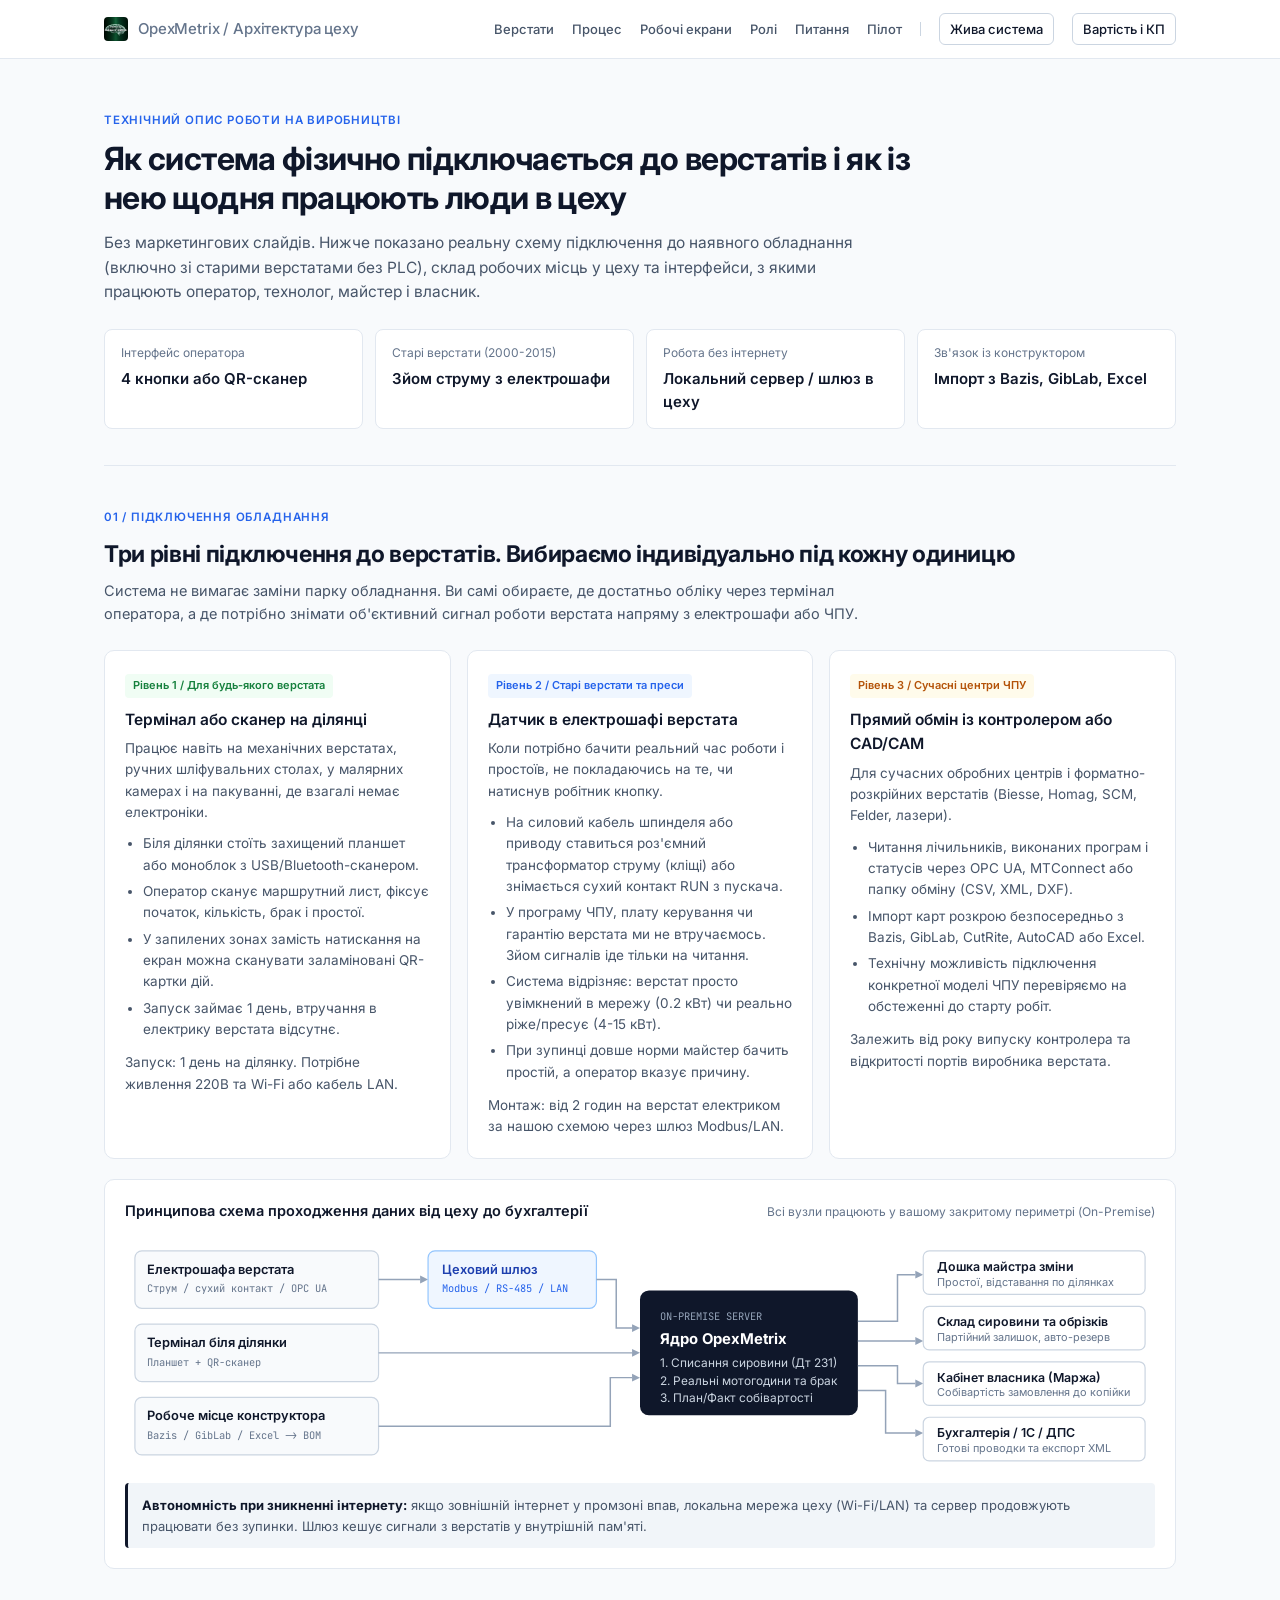
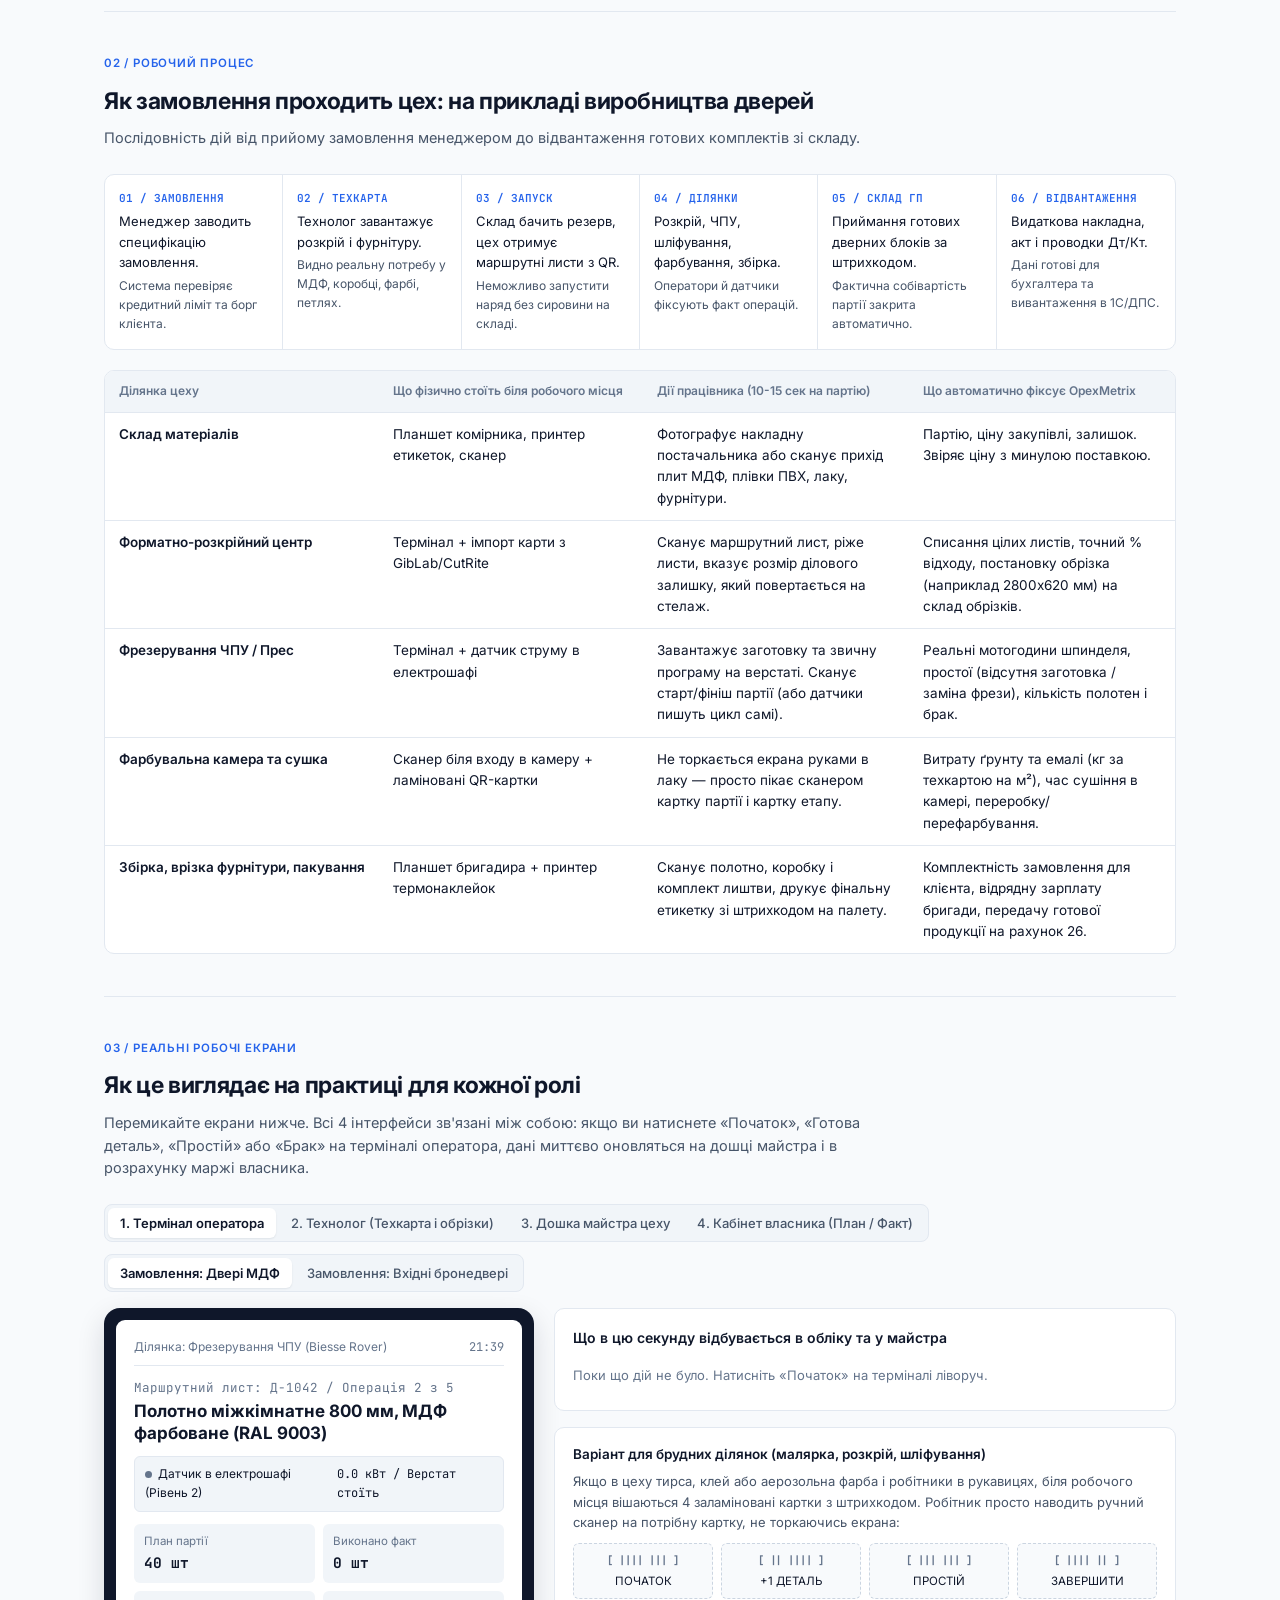
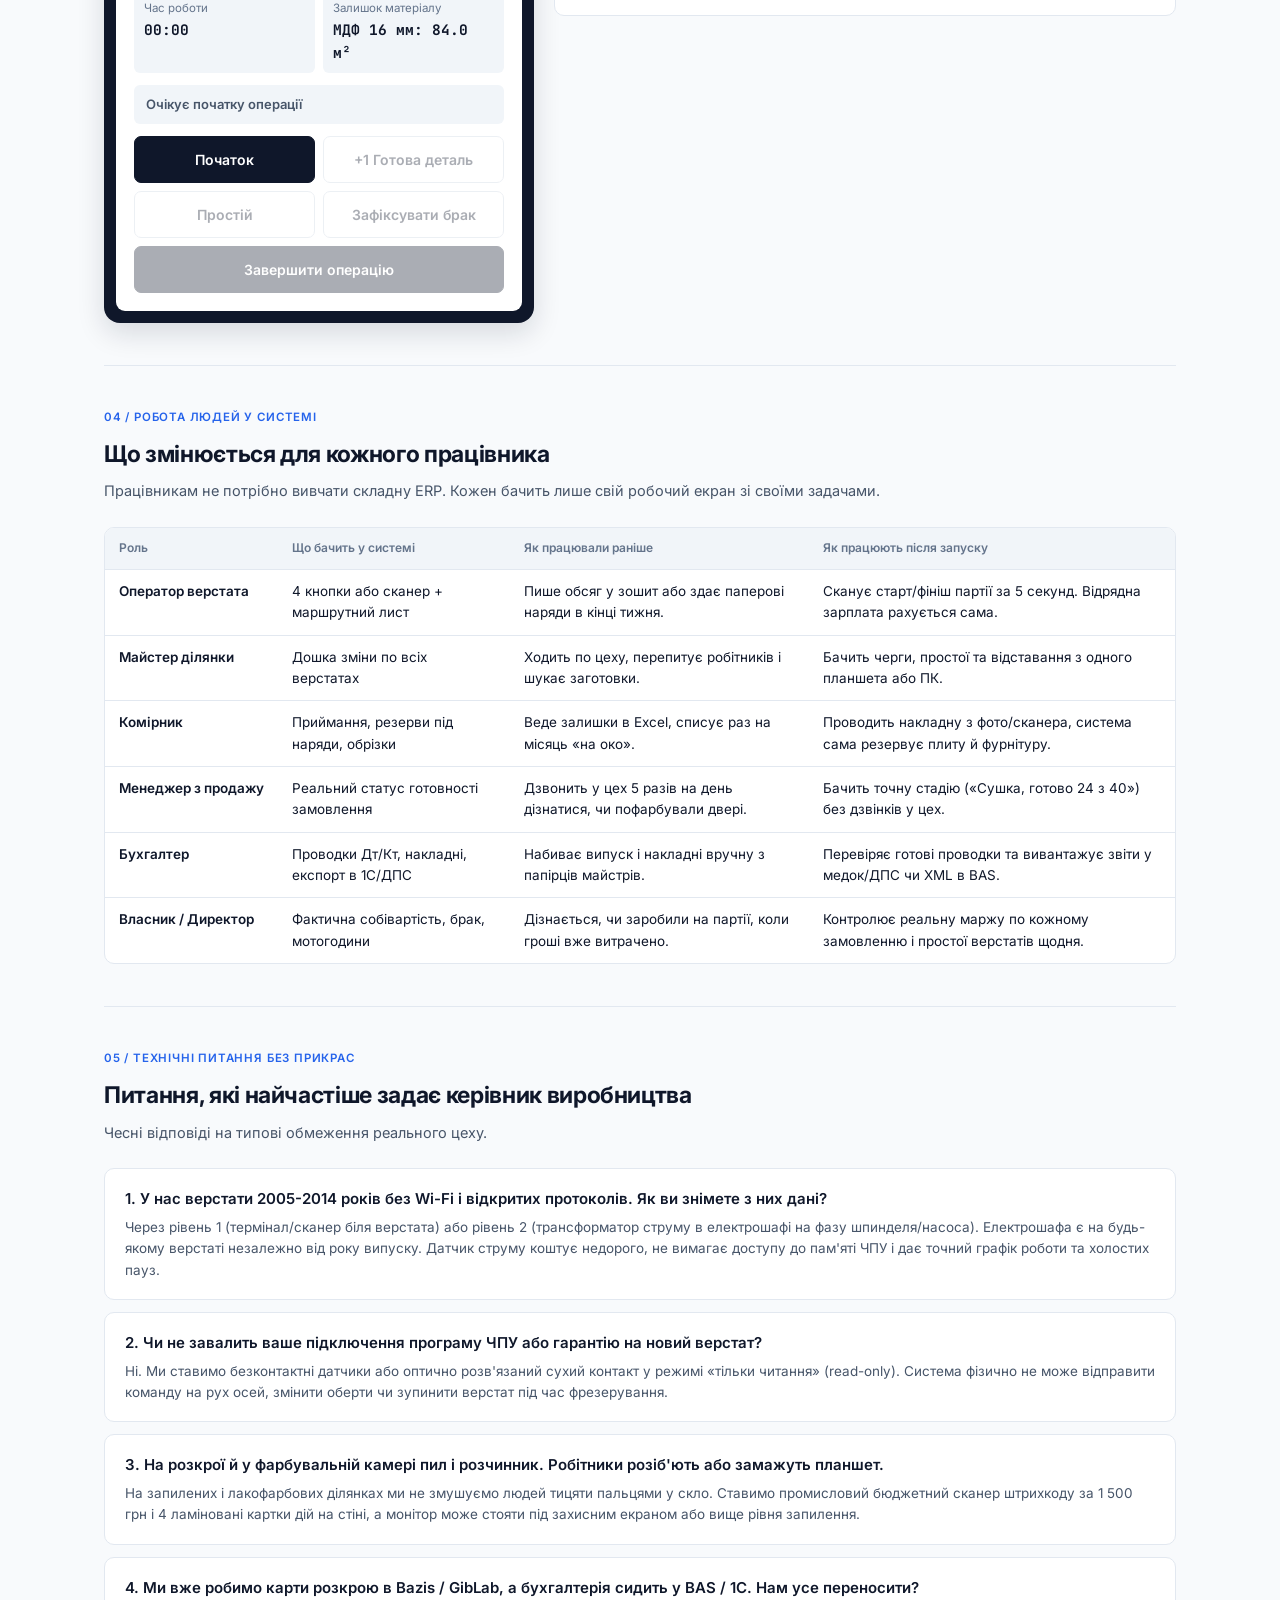
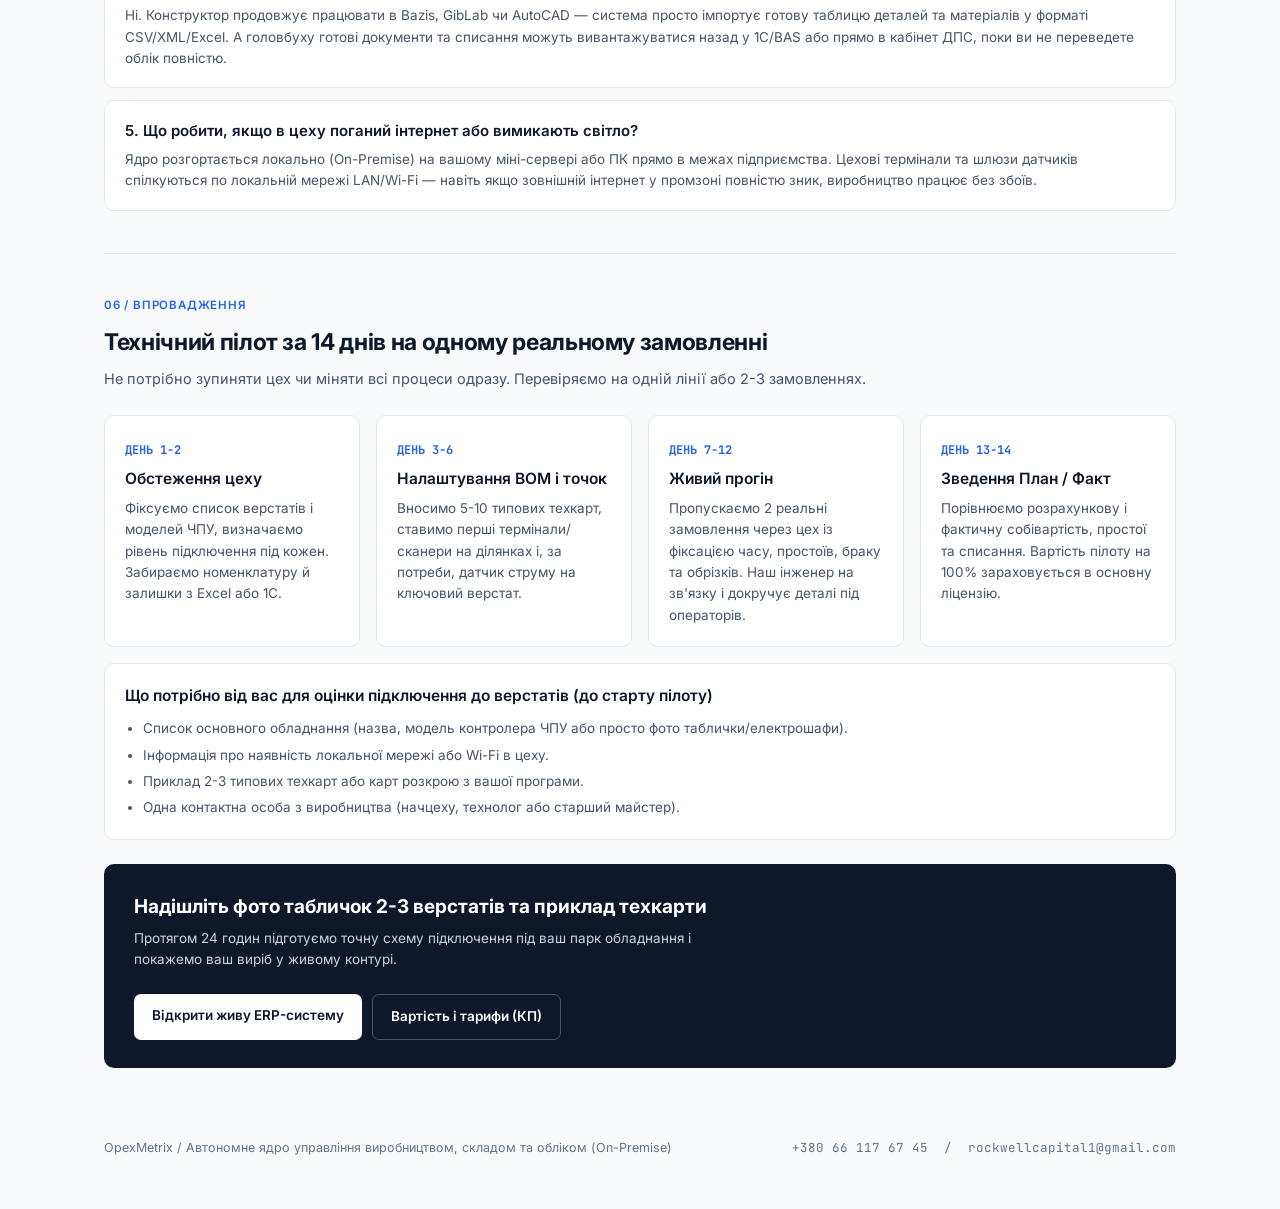
==== how-it-works.html @ ed842b0c "feat: add minimalist shopfloor & machine integration guide (how-it-works.html)" ====
<!DOCTYPE html>
<html lang="uk">
<head>
<meta charset="UTF-8" />
<meta name="viewport" content="width=device-width, initial-scale=1.0" />
<title>OpexMetrix — Архітектура цеху, підключення верстатів і робочі місця</title>
<link rel="icon" type="image/png" href="./opex-logo.png" />
<link rel="preconnect" href="https://fonts.googleapis.com" />
<link rel="preconnect" href="https://fonts.gstatic.com" crossorigin />
<link href="https://fonts.googleapis.com/css2?family=Inter:wght@400;500;600;700&family=JetBrains+Mono:wght@400;500;600&display=swap" rel="stylesheet" />
<style>
:root{
  --bg:#F8FAFC;
  --card:#FFFFFF;
  --subtle:#F1F5F9;
  --ink:#0F172A;
  --ink2:#475569;
  --muted:#64748B;
  --line:#E2E8F0;
  --line2:#CBD5E1;
  --blue:#2563EB;
  --blue-soft:#EFF6FF;
  --ok:#15803D;
  --ok-soft:#F0FDF4;
  --warn:#B45309;
  --warn-soft:#FFFBEB;
  --bad:#B91C1C;
  --bad-soft:#FEF2F2;
  --sans:'Inter',-apple-system,BlinkMacSystemFont,'Segoe UI',Roboto,sans-serif;
  --mono:'JetBrains Mono',monospace;
}
*{box-sizing:border-box;margin:0;padding:0}
html{scroll-behavior:smooth}
body{
  font-family:var(--sans);
  background:var(--bg);
  color:var(--ink);
  line-height:1.58;
  -webkit-font-smoothing:antialiased;
}
.mono{font-family:var(--mono);font-variant-numeric:tabular-nums}
.wrap{max-width:1120px;margin:0 auto;padding:0 24px}

header.top{
  position:sticky;
  top:0;
  z-index:40;
  background:rgba(255,255,255,0.96);
  backdrop-filter:blur(6px);
  border-bottom:1px solid var(--line);
}
header.top .wrap{
  display:flex;
  justify-content:space-between;
  align-items:center;
  min-height:58px;
  gap:16px;
  flex-wrap:wrap;
  padding-top:8px;
  padding-bottom:8px;
}
.brand{
  display:flex;
  align-items:center;
  gap:10px;
  font-weight:700;
  font-size:15px;
  letter-spacing:-0.01em;
  color:var(--ink);
  text-decoration:none;
}
.brand img{width:24px;height:24px;border-radius:4px}
.brand span{color:var(--muted);font-weight:500}
nav.nav{display:flex;align-items:center;gap:18px;flex-wrap:wrap}
nav.nav a{color:var(--ink2);text-decoration:none;font-size:13px;font-weight:500}
nav.nav a:hover{color:var(--ink)}
.nav-sep{width:1px;height:14px;background:var(--line2)}
.nav-link-out{
  padding:5px 10px;
  border:1px solid var(--line2);
  border-radius:6px;
  color:var(--ink) !important;
  background:#FFFFFF;
}
.nav-link-out:hover{background:var(--subtle)}

.hero{padding:52px 0 36px}
.eyebrow{
  font-size:11.5px;
  font-weight:600;
  color:var(--blue);
  letter-spacing:0.07em;
  text-transform:uppercase;
  margin-bottom:10px;
}
.hero h1{
  font-size:32px;
  line-height:1.22;
  letter-spacing:-0.02em;
  max-width:820px;
  font-weight:700;
}
.hero p{
  margin-top:14px;
  color:var(--ink2);
  max-width:760px;
  font-size:15.5px;
}
.hero-facts{
  display:grid;
  grid-template-columns:repeat(4,1fr);
  gap:12px;
  margin-top:24px;
}
.fact{
  background:var(--card);
  border:1px solid var(--line);
  border-radius:8px;
  padding:14px 16px;
}
.fact small{display:block;font-size:12px;color:var(--muted)}
.fact b{display:block;font-size:15px;margin-top:4px;font-weight:600}

section{padding:42px 0;border-top:1px solid var(--line)}
h2{font-size:23px;letter-spacing:-0.015em;font-weight:700;margin-bottom:8px}
.lead{color:var(--ink2);max-width:800px;margin-bottom:24px;font-size:14.5px}

.grid{display:grid;gap:16px}
.g3{grid-template-columns:repeat(3,1fr)}
.g2{grid-template-columns:repeat(2,1fr)}
.card{
  background:var(--card);
  border:1px solid var(--line);
  border-radius:10px;
  padding:20px;
}
.card h3{font-size:15.5px;font-weight:600;margin-bottom:6px}
.card p,.card li{font-size:13.5px;color:var(--ink2)}
.card ul{margin:10px 0 0 18px;display:flex;flex-direction:column;gap:5px}

.tag{
  display:inline-block;
  font-size:11px;
  font-weight:600;
  padding:3px 8px;
  border-radius:4px;
  background:var(--subtle);
  color:var(--ink2);
  margin-bottom:10px;
}
.tag.ok{background:var(--ok-soft);color:var(--ok)}
.tag.warn{background:var(--warn-soft);color:var(--warn)}
.tag.blue{background:var(--blue-soft);color:var(--blue)}
.note{font-size:12.5px;color:var(--muted);margin-top:12px}

.schema-box{
  margin-top:20px;
  background:var(--card);
  border:1px solid var(--line);
  border-radius:10px;
  padding:20px;
}
.schema-head{
  display:flex;
  justify-content:space-between;
  align-items:baseline;
  flex-wrap:wrap;
  gap:8px;
  margin-bottom:14px;
}
.schema-head h3{font-size:14.5px;font-weight:600}
.schema-head span{font-size:12px;color:var(--muted)}
.schema-svg{width:100%;height:auto;display:block}
.offline-note{
  margin-top:14px;
  padding:12px 14px;
  background:var(--subtle);
  border-left:3px solid var(--ink);
  border-radius:4px;
  font-size:13px;
  color:var(--ink2);
}
.offline-note strong{color:var(--ink)}

.flow{
  display:grid;
  grid-template-columns:repeat(6,1fr);
  border:1px solid var(--line);
  border-radius:10px;
  overflow:hidden;
  background:var(--card);
}
.flow div{padding:15px 14px;border-right:1px solid var(--line);font-size:13px}
.flow div:last-child{border-right:none}
.flow b{display:block;font-size:11px;color:var(--blue);margin-bottom:4px;font-weight:600;font-family:var(--mono)}
.flow span{color:var(--ink2);display:block;margin-top:4px;font-size:12px}

.table-wrap{overflow-x:auto;border:1px solid var(--line);border-radius:10px;background:var(--card)}
table{width:100%;border-collapse:collapse;font-size:13.5px}
th,td{text-align:left;padding:11px 14px;border-bottom:1px solid var(--line);vertical-align:top}
th{background:var(--subtle);font-size:12px;color:var(--muted);font-weight:600;white-space:nowrap}
tr:last-child td{border-bottom:none}
td.k{font-weight:600;white-space:nowrap;color:var(--ink)}

/* Live Workshop Workspace Controls */
.ws-bar{
  display:flex;
  justify-content:space-between;
  align-items:center;
  flex-wrap:wrap;
  gap:12px;
  margin-bottom:16px;
}
.seg{
  display:inline-flex;
  background:var(--subtle);
  border:1px solid var(--line);
  border-radius:8px;
  padding:3px;
  flex-wrap:wrap;
  gap:3px;
}
.seg button{
  border:none;
  background:transparent;
  padding:7px 12px;
  border-radius:6px;
  font:500 13px var(--sans);
  color:var(--ink2);
  cursor:pointer;
}
.seg button.active{
  background:var(--card);
  color:var(--ink);
  font-weight:600;
  box-shadow:0 1px 2px rgba(15,23,42,0.08);
}

.ws-panel{display:none}
.ws-panel.active{display:block}

/* Operator Terminal Mock */
.demo{display:grid;grid-template-columns:430px 1fr;gap:20px;align-items:start}
.tablet{background:#0F172A;border-radius:16px;padding:12px;box-shadow:0 10px 28px rgba(15,23,42,0.14)}
.screen{background:#FFFFFF;border-radius:9px;padding:18px;min-height:510px;display:flex;flex-direction:column;gap:12px}
.scr-head{display:flex;justify-content:space-between;align-items:center;font-size:12px;color:var(--muted);border-bottom:1px solid var(--line);padding-bottom:8px}
.scr-ord{font-size:12.5px;color:var(--muted)}
.scr-title{font-size:17px;font-weight:700;line-height:1.3;margin-top:2px}
.sensor-bar{
  display:flex;
  justify-content:space-between;
  align-items:center;
  padding:8px 10px;
  border-radius:6px;
  background:var(--subtle);
  border:1px solid var(--line);
  font-size:12px;
}
.sensor-dot{display:inline-block;width:7px;height:7px;border-radius:50%;background:var(--muted);margin-right:6px}
.sensor-bar.live .sensor-dot{background:var(--ok)}
.sensor-bar.idle .sensor-dot{background:var(--warn)}
.scr-meta{display:grid;grid-template-columns:1fr 1fr;gap:8px}
.scr-meta div{background:var(--subtle);border-radius:6px;padding:8px 10px;font-size:11.5px;color:var(--muted)}
.scr-meta b{display:block;color:var(--ink);font-size:14.5px;margin-top:2px}
.state{padding:9px 12px;border-radius:6px;font-size:13px;font-weight:600;background:var(--subtle);color:var(--ink2)}
.state.run{background:var(--ok-soft);color:var(--ok)}
.state.stop{background:var(--warn-soft);color:var(--warn)}

.reason-box{
  display:none;
  background:var(--subtle);
  border:1px solid var(--line2);
  border-radius:8px;
  padding:10px;
}
.reason-box.open{display:block}
.reason-box small{display:block;font-size:11.5px;font-weight:600;color:var(--ink);margin-bottom:8px}
.reason-grid{display:grid;grid-template-columns:1fr 1fr;gap:6px}
.reason-btn{
  border:1px solid var(--line2);
  background:#FFFFFF;
  border-radius:6px;
  padding:8px;
  font:500 12px var(--sans);
  color:var(--ink);
  cursor:pointer;
  text-align:left;
}
.reason-btn:hover{background:var(--blue-soft);border-color:var(--blue)}

.btns{display:grid;grid-template-columns:1fr 1fr;gap:8px;margin-top:auto}
.btn{
  border:1px solid var(--line2);
  background:#FFFFFF;
  border-radius:7px;
  padding:14px 10px;
  font:600 14px var(--sans);
  color:var(--ink);
  cursor:pointer;
}
.btn:hover:not(:disabled){background:var(--subtle)}
.btn.main{background:var(--ink);color:#FFFFFF;border-color:var(--ink)}
.btn.main:hover:not(:disabled){background:#1E293B}
.btn:disabled{opacity:0.35;cursor:not-allowed}

.side-stack{display:flex;flex-direction:column;gap:16px}
.log{background:var(--card);border:1px solid var(--line);border-radius:10px;padding:18px}
.log h3{font-size:14px;font-weight:600;margin-bottom:10px}
.log .row{
  display:grid;
  grid-template-columns:64px 1fr;
  gap:10px;
  padding:8px 0;
  border-bottom:1px solid var(--line);
  font-size:13px;
}
.log .row:last-child{border-bottom:none}
.log .t{font-family:var(--mono);color:var(--muted)}
.empty{color:var(--muted);font-size:13px;padding:6px 0}

.qr-hint{
  background:var(--card);
  border:1px solid var(--line);
  border-radius:10px;
  padding:16px 18px;
}
.qr-hint h4{font-size:13.5px;font-weight:600;margin-bottom:6px}
.qr-hint p{font-size:13px;color:var(--ink2);margin-bottom:10px}
.qr-cards{display:grid;grid-template-columns:repeat(4,1fr);gap:8px}
.qr-card{
  border:1px dashed var(--line2);
  border-radius:6px;
  padding:8px;
  text-align:center;
  font-size:11.5px;
  background:var(--bg);
}
.qr-card b{display:block;font-family:var(--mono);font-size:10.5px;color:var(--muted);margin-bottom:3px}

/* Other role views inside simulator */
.kpi{display:grid;grid-template-columns:repeat(4,1fr);gap:12px;margin-bottom:14px}
.kpi div{background:var(--card);border:1px solid var(--line);border-radius:10px;padding:14px}
.kpi small{color:var(--muted);font-size:12px}
.kpi b{display:block;font-size:21px;margin-top:2px;font-family:var(--mono)}
.board td.run{color:var(--ok);font-weight:600}
.board td.stop{color:var(--warn);font-weight:600}
.board td.wait{color:var(--muted);font-weight:600}

.faq-list{display:flex;flex-direction:column;gap:12px}
.faq-item{
  background:var(--card);
  border:1px solid var(--line);
  border-radius:10px;
  padding:18px 20px;
}
.faq-item h3{font-size:15px;font-weight:600;margin-bottom:6px;color:var(--ink)}
.faq-item p{font-size:13.5px;color:var(--ink2)}

.days{display:grid;grid-template-columns:repeat(4,1fr);gap:16px}
.days .card b{font-family:var(--mono);color:var(--blue);font-size:12px}

.cta{
  background:var(--ink);
  color:#FFFFFF;
  border-radius:10px;
  padding:28px 30px;
  display:flex;
  justify-content:space-between;
  align-items:center;
  gap:24px;
  flex-wrap:wrap;
  margin-top:24px;
}
.cta h3{font-size:19px;font-weight:700}
.cta p{color:#CBD5E1;font-size:13.5px;margin-top:6px;max-width:600px}
.cta-actions{display:flex;gap:10px;flex-wrap:wrap}
.cta a{
  background:#FFFFFF;
  color:var(--ink);
  padding:11px 18px;
  border-radius:7px;
  font-weight:600;
  text-decoration:none;
  font-size:13.5px;
}
.cta a.sec{
  background:transparent;
  color:#FFFFFF;
  border:1px solid #475569;
}

footer{
  padding:28px 0 52px;
  color:var(--muted);
  font-size:12.5px;
  display:flex;
  justify-content:space-between;
  flex-wrap:wrap;
  gap:12px;
}

@media(max-width:960px){
  .g3,.g2,.days,.hero-facts{grid-template-columns:1fr}
  .demo{grid-template-columns:1fr}
  .flow{grid-template-columns:1fr 1fr}
  .kpi{grid-template-columns:1fr 1fr}
  .qr-cards{grid-template-columns:1fr 1fr}
  .nav-sep{display:none}
}
@media(max-width:600px){
  .flow{grid-template-columns:1fr}
  .hero h1{font-size:26px}
}
</style>
</head>
<body>

<header class="top">
  <div class="wrap">
    <a href="./index.html" class="brand">
      <img src="./opex-logo.png" alt="OpexMetrix" />
      <span>OpexMetrix <span>/ Архітектура цеху</span></span>
    </a>
    <nav class="nav">
      <a href="#equipment">Верстати</a>
      <a href="#day">Процес</a>
      <a href="#screens">Робочі екрани</a>
      <a href="#roles">Ролі</a>
      <a href="#faq">Питання</a>
      <a href="#start">Пілот</a>
      <span class="nav-sep"></span>
      <a href="./index.html" class="nav-link-out">Жива система</a>
      <a href="./pitch.html" class="nav-link-out">Вартість і КП</a>
    </nav>
  </div>
</header>

<div class="wrap">

  <div class="hero">
    <div class="eyebrow">Технічний опис роботи на виробництві</div>
    <h1>Як система фізично підключається до верстатів і як із нею щодня працюють люди в цеху</h1>
    <p>Без маркетингових слайдів. Нижче показано реальну схему підключення до наявного обладнання (включно зі старими верстатами без PLC), склад робочих місць у цеху та інтерфейси, з якими працюють оператор, технолог, майстер і власник.</p>

    <div class="hero-facts">
      <div class="fact"><small>Інтерфейс оператора</small><b>4 кнопки або QR-сканер</b></div>
      <div class="fact"><small>Старі верстати (2000-2015)</small><b>Зйом струму з електрошафи</b></div>
      <div class="fact"><small>Робота без інтернету</small><b>Локальний сервер / шлюз в цеху</b></div>
      <div class="fact"><small>Зв'язок із конструктором</small><b>Імпорт з Bazis, GibLab, Excel</b></div>
    </div>
  </div>

  <!-- SECTION 1: MACHINE CONNECTION -->
  <section id="equipment">
    <div class="eyebrow">01 / Підключення обладнання</div>
    <h2>Три рівні підключення до верстатів. Вибираємо індивідуально під кожну одиницю</h2>
    <p class="lead">Система не вимагає заміни парку обладнання. Ви самі обираєте, де достатньо обліку через термінал оператора, а де потрібно знімати об'єктивний сигнал роботи верстата напряму з електрошафи або ЧПУ.</p>

    <div class="grid g3">
      <div class="card">
        <span class="tag ok">Рівень 1 / Для будь-якого верстата</span>
        <h3>Термінал або сканер на ділянці</h3>
        <p>Працює навіть на механічних верстатах, ручних шліфувальних столах, у малярних камерах і на пакуванні, де взагалі немає електроніки.</p>
        <ul>
          <li>Біля ділянки стоїть захищений планшет або моноблок з USB/Bluetooth-сканером.</li>
          <li>Оператор сканує маршрутний лист, фіксує початок, кількість, брак і простої.</li>
          <li>У запилених зонах замість натискання на екран можна сканувати заламіновані QR-картки дій.</li>
          <li>Запуск займає 1 день, втручання в електрику верстата відсутнє.</li>
        </ul>
        <p class="note">Запуск: 1 день на ділянку. Потрібне живлення 220В та Wi-Fi або кабель LAN.</p>
      </div>

      <div class="card">
        <span class="tag blue">Рівень 2 / Старі верстати та преси</span>
        <h3>Датчик в електрошафі верстата</h3>
        <p>Коли потрібно бачити реальний час роботи і простоїв, не покладаючись на те, чи натиснув робітник кнопку.</p>
        <ul>
          <li>На силовий кабель шпинделя або приводу ставиться роз'ємний трансформатор струму (кліщі) або знімається сухий контакт RUN з пускача.</li>
          <li>У програму ЧПУ, плату керування чи гарантію верстата ми не втручаємось. Зйом сигналів іде тільки на читання.</li>
          <li>Система відрізняє: верстат просто увімкнений в мережу (0.2 кВт) чи реально ріже/пресує (4-15 кВт).</li>
          <li>При зупинці довше норми майстер бачить простій, а оператор вказує причину.</li>
        </ul>
        <p class="note">Монтаж: від 2 годин на верстат електриком за нашою схемою через шлюз Modbus/LAN.</p>
      </div>

      <div class="card">
        <span class="tag warn">Рівень 3 / Сучасні центри ЧПУ</span>
        <h3>Прямий обмін із контролером або CAD/CAM</h3>
        <p>Для сучасних обробних центрів і форматно-розкрійних верстатів (Biesse, Homag, SCM, Felder, лазери).</p>
        <ul>
          <li>Читання лічильників, виконаних програм і статусів через OPC UA, MTConnect або папку обміну (CSV, XML, DXF).</li>
          <li>Імпорт карт розкрою безпосередньо з Bazis, GibLab, CutRite, AutoCAD або Excel.</li>
          <li>Технічну можливість підключення конкретної моделі ЧПУ перевіряємо на обстеженні до старту робіт.</li>
        </ul>
        <p class="note">Залежить від року випуску контролера та відкритості портів виробника верстата.</p>
      </div>
    </div>

    <div class="schema-box">
      <div class="schema-head">
        <h3>Принципова схема проходження даних від цеху до бухгалтерії</h3>
        <span>Всі вузли працюють у вашому закритому периметрі (On-Premise)</span>
      </div>
      <svg class="schema-svg" viewBox="0 0 1040 235" fill="none" xmlns="http://www.w3.org/2000/svg" role="img" aria-label="Схема підключення верстатів і терміналів до локального сервера OpexMetrix">
        <!-- Left column: sources -->
        <rect x="10" y="14" width="246" height="58" rx="7" fill="#F8FAFC" stroke="#CBD5E1" stroke-width="1.2"/>
        <text x="22" y="37" fill="#0F172A" font-family="Inter, sans-serif" font-size="13" font-weight="600">Електрошафа верстата</text>
        <text x="22" y="56" fill="#64748B" font-family="JetBrains Mono, monospace" font-size="10.5">Струм / сухий контакт / OPC UA</text>

        <rect x="10" y="88" width="246" height="58" rx="7" fill="#F8FAFC" stroke="#CBD5E1" stroke-width="1.2"/>
        <text x="22" y="111" fill="#0F172A" font-family="Inter, sans-serif" font-size="13" font-weight="600">Термінал біля ділянки</text>
        <text x="22" y="130" fill="#64748B" font-family="JetBrains Mono, monospace" font-size="10.5">Планшет + QR-сканер</text>

        <rect x="10" y="162" width="246" height="58" rx="7" fill="#F8FAFC" stroke="#CBD5E1" stroke-width="1.2"/>
        <text x="22" y="185" fill="#0F172A" font-family="Inter, sans-serif" font-size="13" font-weight="600">Робоче місце конструктора</text>
        <text x="22" y="204" fill="#64748B" font-family="JetBrains Mono, monospace" font-size="10.5">Bazis / GibLab / Excel -> BOM</text>

        <!-- Arrows col 1 -> col 2 -->
        <path d="M256 43 H298" stroke="#94A3B8" stroke-width="1.5"/>
        <polygon points="298,39 306,43 298,47" fill="#94A3B8"/>
        <path d="M256 117 H512" stroke="#94A3B8" stroke-width="1.5"/>
        <polygon points="512,113 520,117 512,121" fill="#94A3B8"/>
        <path d="M256 191 H490 V142 H512" stroke="#94A3B8" stroke-width="1.5"/>
        <polygon points="512,138 520,142 512,146" fill="#94A3B8"/>

        <!-- Gateway box -->
        <rect x="306" y="14" width="170" height="58" rx="7" fill="#EFF6FF" stroke="#93C5FD" stroke-width="1.2"/>
        <text x="320" y="37" fill="#1E40AF" font-family="Inter, sans-serif" font-size="13" font-weight="600">Цеховий шлюз</text>
        <text x="320" y="56" fill="#2563EB" font-family="JetBrains Mono, monospace" font-size="10.5">Modbus / RS-485 / LAN</text>

        <path d="M476 43 H496 V92 H512" stroke="#94A3B8" stroke-width="1.5"/>
        <polygon points="512,88 520,92 512,96" fill="#94A3B8"/>

        <!-- Core server -->
        <rect x="520" y="54" width="220" height="126" rx="9" fill="#0F172A"/>
        <text x="540" y="84" fill="#94A3B8" font-family="JetBrains Mono, monospace" font-size="10.5">ON-PREMISE SERVER</text>
        <text x="540" y="108" fill="#FFFFFF" font-family="Inter, sans-serif" font-size="15" font-weight="700">Ядро OpexMetrix</text>
        <text x="540" y="131" fill="#CBD5E1" font-family="Inter, sans-serif" font-size="12">1. Списання сировини (Дт 231)</text>
        <text x="540" y="149" fill="#CBD5E1" font-family="Inter, sans-serif" font-size="12">2. Реальні мотогодини та брак</text>
        <text x="540" y="167" fill="#CBD5E1" font-family="Inter, sans-serif" font-size="12">3. План/Факт собівартості</text>

        <!-- Arrows col 3 -> col 4 -->
        <path d="M740 85 H780 V38 H798" stroke="#94A3B8" stroke-width="1.5"/>
        <polygon points="798,34 806,38 798,42" fill="#94A3B8"/>
        <path d="M740 105 H798" stroke="#94A3B8" stroke-width="1.5"/>
        <polygon points="798,101 806,105 798,109" fill="#94A3B8"/>
        <path d="M740 130 H780 V148 H798" stroke="#94A3B8" stroke-width="1.5"/>
        <polygon points="798,144 806,148 798,152" fill="#94A3B8"/>
        <path d="M740 155 H768 V198 H798" stroke="#94A3B8" stroke-width="1.5"/>
        <polygon points="798,194 806,198 798,202" fill="#94A3B8"/>

        <!-- Outputs -->
        <rect x="806" y="14" width="224" height="44" rx="6" fill="#FFFFFF" stroke="#CBD5E1" stroke-width="1.2"/>
        <text x="820" y="34" fill="#0F172A" font-family="Inter, sans-serif" font-size="12.5" font-weight="600">Дошка майстра зміни</text>
        <text x="820" y="49" fill="#64748B" font-family="Inter, sans-serif" font-size="11">Простої, відставання по ділянках</text>

        <rect x="806" y="70" width="224" height="44" rx="6" fill="#FFFFFF" stroke="#CBD5E1" stroke-width="1.2"/>
        <text x="820" y="90" fill="#0F172A" font-family="Inter, sans-serif" font-size="12.5" font-weight="600">Склад сировини та обрізків</text>
        <text x="820" y="105" fill="#64748B" font-family="Inter, sans-serif" font-size="11">Партійний залишок, авто-резерв</text>

        <rect x="806" y="126" width="224" height="44" rx="6" fill="#FFFFFF" stroke="#CBD5E1" stroke-width="1.2"/>
        <text x="820" y="146" fill="#0F172A" font-family="Inter, sans-serif" font-size="12.5" font-weight="600">Кабінет власника (Маржа)</text>
        <text x="820" y="161" fill="#64748B" font-family="Inter, sans-serif" font-size="11">Собівартість замовлення до копійки</text>

        <rect x="806" y="182" width="224" height="44" rx="6" fill="#FFFFFF" stroke="#CBD5E1" stroke-width="1.2"/>
        <text x="820" y="202" fill="#0F172A" font-family="Inter, sans-serif" font-size="12.5" font-weight="600">Бухгалтерія / 1С / ДПС</text>
        <text x="820" y="217" fill="#64748B" font-family="Inter, sans-serif" font-size="11">Готові проводки та експорт XML</text>
      </svg>
      <div class="offline-note">
        <strong>Автономність при зникненні інтернету:</strong> якщо зовнішній інтернет у промзоні впав, локальна мережа цеху (Wi-Fi/LAN) та сервер продовжують працювати без зупинки. Шлюз кешує сигнали з верстатів у внутрішній пам'яті.
      </div>
    </div>
  </section>

  <!-- SECTION 2: ORDER JOURNEY -->
  <section id="day">
    <div class="eyebrow">02 / Робочий процес</div>
    <h2>Як замовлення проходить цех: на прикладі виробництва дверей</h2>
    <p class="lead">Послідовність дій від прийому замовлення менеджером до відвантаження готових комплектів зі складу.</p>

    <div class="flow">
      <div><b>01 / ЗАМОВЛЕННЯ</b>Менеджер заводить специфікацію замовлення.<span>Система перевіряє кредитний ліміт та борг клієнта.</span></div>
      <div><b>02 / ТЕХКАРТА</b>Технолог завантажує розкрій і фурнітуру.<span>Видно реальну потребу у МДФ, коробці, фарбі, петлях.</span></div>
      <div><b>03 / ЗАПУСК</b>Склад бачить резерв, цех отримує маршрутні листи з QR.<span>Неможливо запустити наряд без сировини на складі.</span></div>
      <div><b>04 / ДІЛЯНКИ</b>Розкрій, ЧПУ, шліфування, фарбування, збірка.<span>Оператори й датчики фіксують факт операцій.</span></div>
      <div><b>05 / СКЛАД ГП</b>Приймання готових дверних блоків за штрихкодом.<span>Фактична собівартість партії закрита автоматично.</span></div>
      <div><b>06 / ВІДВАНТАЖЕННЯ</b>Видаткова накладна, акт і проводки Дт/Кт.<span>Дані готові для бухгалтера та вивантаження в 1С/ДПС.</span></div>
    </div>

    <div class="table-wrap" style="margin-top:20px">
      <table>
        <thead>
          <tr>
            <th>Ділянка цеху</th>
            <th>Що фізично стоїть біля робочого місця</th>
            <th>Дії працівника (10-15 сек на партію)</th>
            <th>Що автоматично фіксує OpexMetrix</th>
          </tr>
        </thead>
        <tbody>
          <tr>
            <td class="k">Склад матеріалів</td>
            <td>Планшет комірника, принтер етикеток, сканер</td>
            <td>Фотографує накладну постачальника або сканує прихід плит МДФ, плівки ПВХ, лаку, фурнітури.</td>
            <td>Партію, ціну закупівлі, залишок. Звіряє ціну з минулою поставкою.</td>
          </tr>
          <tr>
            <td class="k">Форматно-розкрійний центр</td>
            <td>Термінал + імпорт карти з GibLab/CutRite</td>
            <td>Сканує маршрутний лист, ріже листи, вказує розмір ділового залишку, який повертається на стелаж.</td>
            <td>Списання цілих листів, точний % відходу, постановку обрізка (наприклад 2800x620 мм) на склад обрізків.</td>
          </tr>
          <tr>
            <td class="k">Фрезерування ЧПУ / Прес</td>
            <td>Термінал + датчик струму в електрошафі</td>
            <td>Завантажує заготовку та звичну програму на верстаті. Сканує старт/фініш партії (або датчики пишуть цикл самі).</td>
            <td>Реальні мотогодини шпинделя, простої (відсутня заготовка / заміна фрези), кількість полотен і брак.</td>
          </tr>
          <tr>
            <td class="k">Фарбувальна камера та сушка</td>
            <td>Сканер біля входу в камеру + ламіновані QR-картки</td>
            <td>Не торкається екрана руками в лаку — просто пікає сканером картку партії і картку етапу.</td>
            <td>Витрату ґрунту та емалі (кг за техкартою на м²), час сушіння в камері, переробку/перефарбування.</td>
          </tr>
          <tr>
            <td class="k">Збірка, врізка фурнітури, пакування</td>
            <td>Планшет бригадира + принтер термонаклейок</td>
            <td>Сканує полотно, коробку і комплект лиштви, друкує фінальну етикетку зі штрихкодом на палету.</td>
            <td>Комплектність замовлення для клієнта, відрядну зарплату бригади, передачу готової продукції на рахунок 26.</td>
          </tr>
        </tbody>
      </table>
    </div>
  </section>

  <!-- SECTION 3: INTERACTIVE LIVE WORKSPACE -->
  <section id="screens">
    <div class="eyebrow">03 / Реальні робочі екрани</div>
    <h2>Як це виглядає на практиці для кожної ролі</h2>
    <p class="lead">Перемикайте екрани нижче. Всі 4 інтерфейси зв'язані між собою: якщо ви натиснете «Початок», «Готова деталь», «Простій» або «Брак» на терміналі оператора, дані миттєво оновляться на дошці майстра і в розрахунку маржі власника.</p>

    <div class="ws-bar">
      <div class="seg" id="role-tabs">
        <button type="button" class="active" data-role="operator">1. Термінал оператора</button>
        <button type="button" data-role="tech">2. Технолог (Техкарта і обрізки)</button>
        <button type="button" data-role="master">3. Дошка майстра цеху</button>
        <button type="button" data-role="owner">4. Кабінет власника (План / Факт)</button>
      </div>
      <div class="seg" id="preset-tabs">
        <button type="button" class="active" data-preset="doors">Замовлення: Двері МДФ</button>
        <button type="button" data-preset="metal">Замовлення: Вхідні бронедвері</button>
      </div>
    </div>

    <!-- ROLE 1: OPERATOR TERMINAL -->
    <div class="ws-panel active" id="panel-operator">
      <div class="demo">
        <div class="tablet">
          <div class="screen">
            <div class="scr-head">
              <span id="op-station">Ділянка: Фрезерування ЧПУ (Biesse Rover)</span>
              <span class="mono" id="clock">08:00</span>
            </div>

            <div>
              <div class="scr-ord mono" id="op-order-id">Маршрутний лист: Д-1042 / Операція 2 з 5</div>
              <div class="scr-title" id="op-title">Полотно міжкімнатне 800 мм, МДФ фарбоване</div>
            </div>

            <div class="sensor-bar" id="sensor-bar">
              <span><span class="sensor-dot"></span><span id="sensor-label">Датчик в електрошафі (Рівень 2)</span></span>
              <span class="mono" id="sensor-val">0.2 кВт / Очікує</span>
            </div>

            <div class="scr-meta">
              <div>План партії<b class="mono" id="op-plan">40 шт</b></div>
              <div>Виконано факт<b class="mono" id="done">0 шт</b></div>
              <div>Час роботи<b class="mono" id="elapsed">00:00</b></div>
              <div>Залишок матеріалу<b class="mono" id="op-mat-left">МДФ 16мм: 84.0 м²</b></div>
            </div>

            <div class="state" id="state">Очікує початку операції</div>

            <div class="reason-box" id="reason-box">
              <small id="reason-title">Оберіть причину простою:</small>
              <div class="reason-grid" id="reason-grid"></div>
            </div>

            <div class="btns">
              <button type="button" class="btn main" id="bStart">Початок</button>
              <button type="button" class="btn" id="bPiece" disabled>+1 Готова деталь</button>
              <button type="button" class="btn" id="bStop" disabled>Простій</button>
              <button type="button" class="btn" id="bScrap" disabled>Зафіксувати брак</button>
              <button type="button" class="btn main" id="bEnd" style="grid-column:1/3" disabled>Завершити операцію</button>
            </div>
          </div>
        </div>

        <div class="side-stack">
          <div class="log">
            <h3>Що в цю секунду відбувається в обліку та у майстра</h3>
            <div id="logbox"><div class="empty">Поки що дій не було. Натисніть «Початок» на терміналі ліворуч.</div></div>
          </div>

          <div class="qr-hint">
            <h4>Варіант для брудних ділянок (малярка, розкрій, шліфування)</h4>
            <p>Якщо в цеху тирса, клей або аерозольна фарба і робітники в рукавицях, біля робочого місця вішаються 4 заламіновані картки з штрихкодом. Робітник просто наводить ручний сканер на потрібну картку, не торкаючись екрана:</p>
            <div class="qr-cards">
              <div class="qr-card"><b>[ |||| ||| ]</b>ПОЧАТОК</div>
              <div class="qr-card"><b>[ || |||| ]</b>+1 ДЕТАЛЬ</div>
              <div class="qr-card"><b>[ ||| ||| ]</b>ПРОСТІЙ</div>
              <div class="qr-card"><b>[ |||| || ]</b>ЗАВЕРШИТИ</div>
            </div>
          </div>
        </div>
      </div>
    </div>

    <!-- ROLE 2: TECHNOLOGIST / BOM -->
    <div class="ws-panel" id="panel-tech">
      <div class="card">
        <div class="ws-bar" style="margin-bottom:14px">
          <div>
            <h3 id="tech-title">Технологічна карта (BOM) і розрахунок сировини на 40 шт — Замовлення Д-1042</h3>
            <p class="note" style="margin-top:2px">Завантажено з карти розкрою (CSV/XML з GibLab/Bazis). Списання зі складу йде рівно за цими нормами.</p>
          </div>
          <span class="tag ok" id="tech-badge">Сировина зарезервована на складі (Рах. 201)</span>
        </div>
        <div class="table-wrap">
          <table>
            <thead>
              <tr>
                <th>Матеріал / комплектуючий</th>
                <th>Джерело</th>
                <th>Норма на 1 виріб</th>
                <th>Потреба на партію</th>
                <th>Залишок на складі</th>
                <th>Вартість у партії</th>
              </tr>
            </thead>
            <tbody id="tech-tbody"></tbody>
          </table>
        </div>
        <div class="offline-note" id="tech-remnant" style="margin-top:14px"></div>
      </div>
    </div>

    <!-- ROLE 3: MASTER SHIFT BOARD -->
    <div class="ws-panel" id="panel-master">
      <div class="kpi">
        <div><small>Виконано за зміну</small><b id="kpi-shift-done">186 / 240</b></div>
        <div><small>Зафіксовано простоїв</small><b id="kpi-shift-idle">1.8 год</b></div>
        <div><small>Брак по цеху</small><b id="kpi-shift-scrap">2.4%</b></div>
        <div><small>Поточна ділянка (ЧПУ/Прес)</small><b id="kpi-shift-station">0 / 40</b></div>
      </div>
      <div class="table-wrap">
        <table class="board">
          <thead>
            <tr>
              <th>Ділянка</th>
              <th>Замовлення</th>
              <th>Датчик / Статус</th>
              <th>План / Факт</th>
              <th>Примітка майстра в реальному часі</th>
            </tr>
          </thead>
          <tbody id="master-tbody"></tbody>
        </table>
      </div>
      <p class="note">Спробуйте на вкладці «1. Термінал оператора» натиснути «Початок», додати пару деталей чи ввімкнути «Простій» — рядок вашої ділянки тут оновиться миттєво.</p>
    </div>

    <!-- ROLE 4: OWNER COST & MARGIN -->
    <div class="ws-panel" id="panel-owner">
      <div class="kpi">
        <div><small>Виручка по замовленню</small><b id="own-rev">420 000 ₴</b></div>
        <div><small>Планова собівартість</small><b id="own-plan-cost">268 400 ₴</b></div>
        <div><small>Фактичні втрати на брак</small><b id="own-scrap-cost">0 ₴</b></div>
        <div><small>Прогноз маржі зараз</small><b id="own-margin">36.1%</b></div>
      </div>
      <div class="table-wrap">
        <table>
          <thead>
            <tr>
              <th>Стаття витрат по замовленню</th>
              <th>План (за техкартою)</th>
              <th>Факт (за даними цеху зараз)</th>
              <th>Відхилення</th>
            </tr>
          </thead>
          <tbody id="owner-tbody"></tbody>
        </table>
      </div>
      <p class="note">Власник бачить перевитрату сировини, вартість браку і збиток від простоїв до відвантаження замовлення, а не через три тижні після закриття місяця в 1С.</p>
    </div>
  </section>

  <!-- SECTION 4: ROLES MATRIX -->
  <section id="roles">
    <div class="eyebrow">04 / Робота людей у системі</div>
    <h2>Що змінюється для кожного працівника</h2>
    <p class="lead">Працівникам не потрібно вивчати складну ERP. Кожен бачить лише свій робочий екран зі своїми задачами.</p>
    <div class="table-wrap">
      <table>
        <thead>
          <tr>
            <th>Роль</th>
            <th>Що бачить у системі</th>
            <th>Як працювали раніше</th>
            <th>Як працюють після запуску</th>
          </tr>
        </thead>
        <tbody>
          <tr>
            <td class="k">Оператор верстата</td>
            <td>4 кнопки або сканер + маршрутний лист</td>
            <td>Пише обсяг у зошит або здає паперові наряди в кінці тижня.</td>
            <td>Сканує старт/фініш партії за 5 секунд. Відрядна зарплата рахується сама.</td>
          </tr>
          <tr>
            <td class="k">Майстер ділянки</td>
            <td>Дошка зміни по всіх верстатах</td>
            <td>Ходить по цеху, перепитує робітників і шукає заготовки.</td>
            <td>Бачить черги, простої та відставання з одного планшета або ПК.</td>
          </tr>
          <tr>
            <td class="k">Комірник</td>
            <td>Приймання, резерви під наряди, обрізки</td>
            <td>Веде залишки в Excel, списує раз на місяць «на око».</td>
            <td>Проводить накладну з фото/сканера, система сама резервує плиту й фурнітуру.</td>
          </tr>
          <tr>
            <td class="k">Менеджер з продажу</td>
            <td>Реальний статус готовності замовлення</td>
            <td>Дзвонить у цех 5 разів на день дізнатися, чи пофарбували двері.</td>
            <td>Бачить точну стадію («Сушка, готово 24 з 40») без дзвінків у цех.</td>
          </tr>
          <tr>
            <td class="k">Бухгалтер</td>
            <td>Проводки Дт/Кт, накладні, експорт в 1С/ДПС</td>
            <td>Набиває випуск і накладні вручну з папірців майстрів.</td>
            <td>Перевіряє готові проводки та вивантажує звіти у медок/ДПС чи XML в BAS.</td>
          </tr>
          <tr>
            <td class="k">Власник / Директор</td>
            <td>Фактична собівартість, брак, мотогодини</td>
            <td>Дізнається, чи заробили на партії, коли гроші вже витрачено.</td>
            <td>Контролює реальну маржу по кожному замовленню і простої верстатів щодня.</td>
          </tr>
        </tbody>
      </table>
    </div>
  </section>

  <!-- SECTION 5: HARD TECHNICAL FAQ -->
  <section id="faq">
    <div class="eyebrow">05 / Технічні питання без прикрас</div>
    <h2>Питання, які найчастіше задає керівник виробництва</h2>
    <p class="lead">Чесні відповіді на типові обмеження реального цеху.</p>

    <div class="faq-list">
      <div class="faq-item">
        <h3>1. У нас верстати 2005-2014 років без Wi-Fi і відкритих протоколів. Як ви знімете з них дані?</h3>
        <p>Через рівень 1 (термінал/сканер біля верстата) або рівень 2 (трансформатор струму в електрошафі на фазу шпинделя/насоса). Електрошафа є на будь-якому верстаті незалежно від року випуску. Датчик струму коштує недорого, не вимагає доступу до пам'яті ЧПУ і дає точний графік роботи та холостих пауз.</p>
      </div>
      <div class="faq-item">
        <h3>2. Чи не завалить ваше підключення програму ЧПУ або гарантію на новий верстат?</h3>
        <p>Ні. Ми ставимо безконтактні датчики або оптично розв'язаний сухий контакт у режимі «тільки читання» (read-only). Система фізично не може відправити команду на рух осей, змінити оберти чи зупинити верстат під час фрезерування.</p>
      </div>
      <div class="faq-item">
        <h3>3. На розкрої й у фарбувальній камері пил і розчинник. Робітники розіб'ють або замажуть планшет.</h3>
        <p>На запилених і лакофарбових ділянках ми не змушуємо людей тицяти пальцями у скло. Ставимо промисловий бюджетний сканер штрихкоду за 1 500 грн і 4 ламіновані картки дій на стіні, а монітор може стояти під захисним екраном або вище рівня запилення.</p>
      </div>
      <div class="faq-item">
        <h3>4. Ми вже робимо карти розкрою в Bazis / GibLab, а бухгалтерія сидить у BAS / 1С. Нам усе переносити?</h3>
        <p>Ні. Конструктор продовжує працювати в Bazis, GibLab чи AutoCAD — система просто імпортує готову таблицю деталей та матеріалів у форматі CSV/XML/Excel. А головбуху готові документи та списання можуть вивантажуватися назад у 1С/BAS або прямо в кабінет ДПС, поки ви не переведете облік повністю.</p>
      </div>
      <div class="faq-item">
        <h3>5. Що робити, якщо в цеху поганий інтернет або вимикають світло?</h3>
        <p>Ядро розгортається локально (On-Premise) на вашому міні-сервері або ПК прямо в межах підприємства. Цехові термінали та шлюзи датчиків спілкуються по локальній мережі LAN/Wi-Fi — навіть якщо зовнішній інтернет у промзоні повністю зник, виробництво працює без збоїв.</p>
      </div>
    </div>
  </section>

  <!-- SECTION 6: PILOT -->
  <section id="start">
    <div class="eyebrow">06 / Впровадження</div>
    <h2>Технічний пілот за 14 днів на одному реальному замовленні</h2>
    <p class="lead">Не потрібно зупиняти цех чи міняти всі процеси одразу. Перевіряємо на одній лінії або 2-3 замовленнях.</p>

    <div class="days">
      <div class="card"><b>ДЕНЬ 1-2</b><h3 style="margin-top:6px">Обстеження цеху</h3><p>Фіксуємо список верстатів і моделей ЧПУ, визначаємо рівень підключення під кожен. Забираємо номенклатуру й залишки з Excel або 1С.</p></div>
      <div class="card"><b>ДЕНЬ 3-6</b><h3 style="margin-top:6px">Налаштування BOM і точок</h3><p>Вносимо 5-10 типових техкарт, ставимо перші термінали/сканери на ділянках і, за потреби, датчик струму на ключовий верстат.</p></div>
      <div class="card"><b>ДЕНЬ 7-12</b><h3 style="margin-top:6px">Живий прогін</h3><p>Пропускаємо 2 реальні замовлення через цех із фіксацією часу, простоїв, браку та обрізків. Наш інженер на зв'язку і докручує деталі під операторів.</p></div>
      <div class="card"><b>ДЕНЬ 13-14</b><h3 style="margin-top:6px">Зведення План / Факт</h3><p>Порівнюємо розрахункову і фактичну собівартість, простої та списання. Вартість пілоту на 100% зараховується в основну ліцензію.</p></div>
    </div>

    <div class="card" style="margin-top:16px">
      <h3>Що потрібно від вас для оцінки підключення до верстатів (до старту пілоту)</h3>
      <ul>
        <li>Список основного обладнання (назва, модель контролера ЧПУ або просто фото таблички/електрошафи).</li>
        <li>Інформація про наявність локальної мережі або Wi-Fi в цеху.</li>
        <li>Приклад 2-3 типових техкарт або карт розкрою з вашої програми.</li>
        <li>Одна контактна особа з виробництва (начцеху, технолог або старший майстер).</li>
      </ul>
    </div>

    <div class="cta">
      <div>
        <h3>Надішліть фото табличок 2-3 верстатів та приклад техкарти</h3>
        <p>Протягом 24 годин підготуємо точну схему підключення під ваш парк обладнання і покажемо ваш виріб у живому контурі.</p>
      </div>
      <div class="cta-actions">
        <a href="./index.html">Відкрити живу ERP-систему</a>
        <a href="./pitch.html" class="sec">Вартість і тарифи (КП)</a>
      </div>
    </div>
  </section>

  <footer>
    <span>OpexMetrix / Автономне ядро управління виробництвом, складом та обліком (On-Premise)</span>
    <span class="mono">+380 66 117 67 45 &nbsp;/&nbsp; rockwellcapital1@gmail.com</span>
  </footer>

</div>

<script>
(function () {
  var PRESETS = {
    doors: {
      station: 'Ділянка: Фрезерування ЧПУ (Biesse Rover)',
      orderId: 'Маршрутний лист: Д-1042 / Операція 2 з 5',
      shortOrder: 'Д-1042',
      title: 'Полотно міжкімнатне 800 мм, МДФ фарбоване (RAL 9003)',
      planQty: 40,
      unit: 'шт',
      matName: 'МДФ 16 мм',
      matStart: 84.0,
      matPerUnit: 0.74,
      matUnit: 'м²',
      unitMatCost: 890,
      unitScrapCost: 1450,
      revenue: 420000,
      planMatTotal: 196000,
      planLaborTotal: 44000,
      planOverTotal: 28400,
      runKw: '5.4 кВт / Шпиндель активний',
      idleKw: '0.2 кВт / Холостий хід',
      bom: [
        ['Плита МДФ шліфована 16 мм (2800x2070)', 'Склад / карта GibLab', '0.74 м²', '29.6 м² (6 листів)', '84.0 м²', '35 520 ₴'],
        ['Брус сосновий зрощений (каркас полотна)', 'Склад сировини', '4.6 пог.м', '184 пог.м', '620 пог.м', '29 440 ₴'],
        ['Наповнювач стільниковий / звукоізоляція', 'Склад сировини', '1.42 м²', '56.8 м²', '140 м²', '14 200 ₴'],
        ['Ґрунт ізолятор + Емаль поліуретанова RAL 9003', 'Техкарта малярки', '0.65 кг', '26.0 кг', '95.0 кг', '36 400 ₴'],
        ['Комплект фурнітури (петлі приховані + магн. замок)', 'Резерв замовлення Д-1042', '1 компл.', '40 компл.', '72 компл.', '80 440 ₴']
      ],
      remnant: '<strong>Діловий обрізок на ділянці розкрою:</strong> після розкрою 6 листів МДФ залишок 2800x620 мм (3 листи) не списано у сміття, а оприбутковано в «Банк ділового залишку» під наличники або добори.',
      boardRows: [
        { st: 'Форматно-розкрійний', ord: 'Д-1042', stat: 'Завершено', cls: 'run', pf: '40 / 40', note: 'Залишок 2800x620 мм повернено на стелаж обрізків' },
        { st: 'Фрезерування ЧПУ (Активна)', ord: 'Д-1042', stat: '', cls: '', pf: '', note: '', isLive: true },
        { st: 'Фарбувальна камера №1', ord: 'Д-1038', stat: 'Простій 35 хв (Датчик 0.0 кВт)', cls: 'stop', pf: '30 / 12', note: 'Оператор пікнув QR-картку: очікуємо ґрунт зі складу' },
        { st: 'Врізка фурнітури та збірка', ord: 'Д-1035', stat: 'В роботі', cls: 'run', pf: '25 / 22', note: 'Норма 18 хв/комплект, без відхилень' },
        { st: 'Пакування та Склад ГП', ord: 'Д-1031', stat: 'Готово', cls: 'run', pf: '18 / 18', note: 'Етикетки надруковано, очікує відвантаження клієнту' }
      ]
    },
    metal: {
      station: 'Ділянка: Лазерне різання і згинання листа',
      orderId: 'Маршрутний лист: М-208 / Операція 1 з 4',
      shortOrder: 'М-208',
      title: 'Вхідні бронедвері 960х2050 мм (Лист х/к 2.0 мм + гнутий короб)',
      planQty: 15,
      unit: 'шт',
      matName: 'Лист х/к 2.0 мм',
      matStart: 120.0,
      matPerUnit: 2.35,
      matUnit: 'м²',
      unitMatCost: 2420,
      unitScrapCost: 3100,
      revenue: 345000,
      planMatTotal: 198000,
      planLaborTotal: 39000,
      planOverTotal: 24500,
      runKw: '18.2 кВт / Портал ріже',
      idleKw: '0.4 кВт / Очікує лист',
      bom: [
        ['Лист сталевий х/к 2.0 мм (1250x2500)', 'Карта розкрою лазера DXF', '2.35 м²', '35.25 м² (12 листів)', '120.0 м²', '72 600 ₴'],
        ['Профільна труба 40x20x2 мм (каркас ребер)', 'Склад металопрокату', '11.5 пог.м', '172.5 пог.м', '490 пог.м', '27 600 ₴'],
        ['Мінвата 50 мм + ущільнювач 2 контури', 'Склад комплектуючих', '1 компл.', '15 компл.', '44 компл.', '16 800 ₴'],
        ['Порошкова фарба RAL 7016 + цинковий ґрунт', 'Фарбувальна лінія', '1.8 кг', '27.0 кг', '85.0 кг', '21 500 ₴'],
        ['Замкова група Kale 252 + девіатори + накладка МДФ', 'Резерв замовлення М-208', '1 компл.', '15 компл.', '29 компл.', '59 500 ₴']
      ],
      remnant: '<strong>Діловий обрізок на лазері:</strong> 4 смуги сталі 1250x420 мм автоматично поставлені в резерв для виготовлення внутрішніх петельних пластин та монтажних вух.',
      boardRows: [
        { st: 'Лазер + Листозгин (Активна)', ord: 'М-208', stat: '', cls: '', pf: '', note: '', isLive: true },
        { st: 'Зварювальний пост №2', ord: 'М-205', stat: 'В роботі (Датчик 7.1 кВт)', cls: 'run', pf: '20 / 14', note: 'Збирають дверні коробки, йдуть у графіку' },
        { st: 'Порошкова камера полімеризації', ord: 'М-203', stat: 'Простій 20 хв', cls: 'stop', pf: '12 / 8', note: 'Зміна кольору порошку на RAL 7016' },
        { st: 'Монтаж замків і МДФ-накладок', ord: 'М-201', stat: 'Готово', cls: 'run', pf: '10 / 10', note: 'Передано на склад готової продукції' }
      ]
    }
  };

  var IDLE_REASONS = ['Немає заготовки зі складу', 'Заміна фрези / налагодження', 'Аварія / очікування сервісу', 'Відсутність електроживлення'];
  var SCRAP_REASONS = ['Скол / тріщина кромки', 'Збій програми розкрою', 'Прихований дефект плити/листа', 'Помилка бази / геометрії'];

  var $ = function (id) { return document.getElementById(id); };
  var state = {
    presetKey: 'doors',
    running: false,
    paused: false,
    done: 0,
    scrap: 0,
    sec: 0,
    idleSec: 0,
    idleReason: '',
    logs: [],
    timer: null
  };

  function pad(n) { return (n < 10 ? '0' : '') + n; }
  function nowStr() { var d = new Date(); return pad(d.getHours()) + ':' + pad(d.getMinutes()); }
  function fmtNum(n) { return Math.round(n).toLocaleString('uk-UA') + ' ₴'; }

  function addLog(msg) {
    state.logs.unshift({ t: nowStr(), m: msg });
    renderLogs();
  }

  function renderLogs() {
    if (!state.logs.length) {
      $('logbox').innerHTML = '<div class="empty">Поки що дій не було. Натисніть «Початок» на терміналі ліворуч.</div>';
      return;
    }
    $('logbox').innerHTML = state.logs.slice(0, 8).map(function (l) {
      return '<div class="row"><span class="t">' + l.t + '</span><span>' + l.m + '</span></div>';
    }).join('');
  }

  function closeReasonBox() {
    $('reason-box').classList.remove('open');
  }

  function openReasonBox(mode) {
    var box = $('reason-box');
    var list = mode === 'idle' ? IDLE_REASONS : SCRAP_REASONS;
    $('reason-title').textContent = mode === 'idle' ? 'Вкажіть причину простою:' : 'Вкажіть причину браку (списується з партії):';
    $('reason-grid').innerHTML = list.map(function (r) {
      return '<button type="button" class="reason-btn" data-mode="' + mode + '" data-reason="' + r + '">' + r + '</button>';
    }).join('');
    box.classList.add('open');
  }

  function renderTerminal() {
    var p = PRESETS[state.presetKey];
    $('op-station').textContent = p.station;
    $('op-order-id').textContent = p.orderId;
    $('op-title').textContent = p.title;
    $('op-plan').textContent = p.planQty + ' ' + p.unit;
    $('done').textContent = state.done + ' ' + p.unit;
    var usedMat = (state.done + state.scrap) * p.matPerUnit;
    var leftMat = Math.max(0, p.matStart - usedMat);
    $('op-mat-left').textContent = p.matName + ': ' + leftMat.toFixed(1) + ' ' + p.matUnit;
    $('elapsed').textContent = pad(Math.floor(state.sec / 60)) + ':' + pad(state.sec % 60);

    var sBar = $('sensor-bar');
    var sVal = $('sensor-val');
    var st = $('state');
    sBar.className = 'sensor-bar';
    if (state.running && !state.paused) {
      sBar.className = 'sensor-bar live';
      sVal.textContent = p.runKw;
      st.className = 'state run';
      st.textContent = 'В роботі • Сигнал датчика підтверджено';
    } else if (state.running && state.paused) {
      sBar.className = 'sensor-bar idle';
      sVal.textContent = p.idleKw;
      st.className = 'state stop';
      st.textContent = 'Простій: ' + (state.idleReason || 'Причина вказується');
    } else {
      sVal.textContent = '0.0 кВт / Верстат стоїть';
      st.className = 'state';
      st.textContent = state.done > 0 ? 'Операцію закрито (' + state.done + ' ' + p.unit + ')' : 'Очікує початку операції';
    }

    $('bStart').disabled = state.running;
    $('bPiece').disabled = !state.running || state.paused;
    $('bScrap').disabled = !state.running || state.paused;
    $('bEnd').disabled = !state.running;
    $('bStop').disabled = !state.running;
    $('bStop').textContent = state.paused ? 'Продовжити роботу' : 'Простій';
  }

  function renderTech() {
    var p = PRESETS[state.presetKey];
    $('tech-title').textContent = 'Технологічна карта (BOM) і резерв на ' + p.planQty + ' ' + p.unit + ' — Замовлення ' + p.shortOrder;
    $('tech-tbody').innerHTML = p.bom.map(function (row) {
      return '<tr><td class="k">' + row[0] + '</td><td>' + row[1] + '</td><td class="mono">' + row[2] + '</td><td class="mono">' + row[3] + '</td><td class="mono">' + row[4] + '</td><td class="mono">' + row[5] + '</td></tr>';
    }).join('');
    $('tech-remnant').innerHTML = p.remnant;
  }

  function renderMasterAndOwner() {
    var p = PRESETS[state.presetKey];
    $('kpi-shift-done').textContent = (186 + state.done) + ' / ' + (240);
    $('kpi-shift-idle').textContent = (1.8 + state.idleSec / 3600).toFixed(2) + ' год';
    var scrapPct = (2.4 + state.scrap * 0.4).toFixed(1);
    $('kpi-shift-scrap').textContent = scrapPct + '%';
    $('kpi-shift-station').textContent = state.done + ' / ' + p.planQty;

    $('master-tbody').innerHTML = p.boardRows.map(function (r) {
      if (!r.isLive) {
        return '<tr><td class="k">' + r.st + '</td><td class="mono">' + r.ord + '</td><td class="' + r.cls + '">' + r.stat + '</td><td class="mono">' + r.pf + '</td><td>' + r.note + '</td></tr>';
      }
      var liveStat = 'Очікує старту';
      var liveCls = 'wait';
      var liveNote = 'Оператор ще не сканував лист ' + p.shortOrder;
      if (state.running && !state.paused) {
        liveStat = 'В роботі (' + p.runKw.split('/')[0].trim() + ')';
        liveCls = 'run';
        liveNote = 'Проводиться випуск деталей, списання йде в онлайн-режимі (брак: ' + state.scrap + ' ' + p.unit + ')';
      } else if (state.running && state.paused) {
        liveStat = 'Простій (' + p.idleKw.split('/')[0].trim() + ')';
        liveCls = 'stop';
        liveNote = 'Причина оператора: ' + (state.idleReason || 'не вказано');
      } else if (state.done > 0) {
        liveStat = 'Зміну закрито';
        liveCls = 'run';
        liveNote = 'Передано на наступну ділянку: ' + state.done + ' ' + p.unit + ', брак: ' + state.scrap;
      }
      return '<tr style="background:#F8FAFF"><td class="k">' + r.st + '</td><td class="mono">' + r.ord + '</td><td class="' + liveCls + '">' + liveStat + '</td><td class="mono">' + p.planQty + ' / ' + state.done + '</td><td>' + liveNote + '</td></tr>';
    }).join('');

    // Owner Plan vs Fact
    var scrapMoney = state.scrap * p.unitScrapCost;
    var extraMatMoney = state.scrap * p.unitMatCost;
    var idleCost = Math.round((state.idleSec / 60) * 35); // 35 UAH/min machine idle overhead
    var planTotalCost = p.planMatTotal + p.planLaborTotal + p.planOverTotal;
    var factMatTotal = p.planMatTotal + extraMatMoney;
    var factOverTotal = p.planOverTotal + idleCost;
    var factTotalCost = factMatTotal + p.planLaborTotal + factOverTotal + scrapMoney;
    var marginPct = Math.max(0, ((p.revenue - factTotalCost) / p.revenue) * 100);

    $('own-rev').textContent = fmtNum(p.revenue);
    $('own-plan-cost').textContent = fmtNum(planTotalCost);
    $('own-scrap-cost').textContent = fmtNum(scrapMoney + extraMatMoney);
    $('own-margin').textContent = marginPct.toFixed(1) + '%';

    $('owner-tbody').innerHTML = [
      ['Сировина та комплектуючі (Рах. 201 -> 231)', fmtNum(p.planMatTotal), fmtNum(factMatTotal), extraMatMoney > 0 ? '+' + fmtNum(extraMatMoney) + ' (перевитрата)' : '0 ₴ (в нормі)'],
      ['Втрати на брак і переробку', '0 ₴', fmtNum(scrapMoney), scrapMoney > 0 ? '+' + fmtNum(scrapMoney) + ' (' + state.scrap + ' ' + p.unit + ')' : '0 ₴'],
      ['Відрядна оплата цеху (за фактом випуску)', fmtNum(p.planLaborTotal), fmtNum(p.planLaborTotal), '0 ₴ (по нормі)'],
      ['Загальноцехові витрати та простої обладнання', fmtNum(p.planOverTotal), fmtNum(factOverTotal), idleCost > 0 ? '+' + fmtNum(idleCost) + ' (простій)' : '0 ₴'],
      ['Прибуток до оподаткування по замовленню', fmtNum(p.revenue - planTotalCost), fmtNum(p.revenue - factTotalCost), (factTotalCost - planTotalCost) > 0 ? '-' + fmtNum(factTotalCost - planTotalCost) + ' маржі' : 'За планом']
    ].map(function (row, idx) {
      var bold = idx === 4 ? ' style="background:#F8FAFC;font-weight:600"' : '';
      return '<tr' + bold + '><td class="k">' + row[0] + '</td><td class="mono">' + row[1] + '</td><td class="mono">' + row[2] + '</td><td class="mono">' + row[3] + '</td></tr>';
    }).join('');
  }

  function renderAll() {
    renderTerminal();
    renderTech();
    renderMasterAndOwner();
  }

  function startTick() {
    clearInterval(state.timer);
    state.timer = setInterval(function () {
      if (!state.running) return;
      if (state.paused) state.idleSec++;
      else state.sec++;
      $('elapsed').textContent = pad(Math.floor(state.sec / 60)) + ':' + pad(state.sec % 60);
      if (state.paused) renderMasterAndOwner();
    }, 1000);
  }

  $('clock').textContent = nowStr();

  $('bStart').onclick = function () {
    var p = PRESETS[state.presetKey];
    state.running = true;
    state.paused = false;
    state.done = 0;
    state.scrap = 0;
    state.sec = 0;
    state.idleSec = 0;
    state.idleReason = '';
    closeReasonBox();
    startTick();
    addLog('Старт операції по листу ' + p.shortOrder + '. Датчик у шафі зафіксував навантаження ' + p.runKw.split('/')[0].trim() + '.');
    renderAll();
  };

  $('bPiece').onclick = function () {
    var p = PRESETS[state.presetKey];
    state.done++;
    closeReasonBox();
    addLog('Випуск ' + state.done + '/' + p.planQty + ' ' + p.unit + '. Списано ' + p.matPerUnit + ' ' + p.matUnit + ' (' + p.matName + ') -> Дт 231 / Кт 201.');
    renderAll();
  };

  $('bStop').onclick = function () {
    if (!state.paused) {
      openReasonBox('idle');
    } else {
      state.paused = false;
      state.idleReason = '';
      closeReasonBox();
      addLog('Простій завершено. Верстат повернуто в роботу.');
      renderAll();
    }
  };

  $('bScrap').onclick = function () {
    openReasonBox('scrap');
  };

  $('reason-grid').onclick = function (e) {
    var btn = e.target.closest('.reason-btn');
    if (!btn) return;
    var mode = btn.getAttribute('data-mode');
    var reason = btn.getAttribute('data-reason');
    var p = PRESETS[state.presetKey];
    closeReasonBox();
    if (mode === 'idle') {
      state.paused = true;
      state.idleReason = reason;
      addLog('Простій зафіксовано. Причина: ' + reason + '. Майстер бачить сповіщення на дошці.');
    } else {
      state.scrap++;
      addLog('Брак #' + state.scrap + ' (' + reason + '). Матеріал списано на втрати (' + fmtNum(p.unitScrapCost + p.unitMatCost) + ').');
    }
    renderAll();
  };

  $('bEnd').onclick = function () {
    var p = PRESETS[state.presetKey];
    state.running = false;
    state.paused = false;
    clearInterval(state.timer);
    closeReasonBox();
    addLog('Операцію закрито: готово ' + state.done + ' ' + p.unit + ', брак ' + state.scrap + ' ' + p.unit + ', час ' + pad(Math.floor(state.sec / 60)) + ':' + pad(state.sec % 60) + '. Проводка сформована.');
    renderAll();
  };

  $('role-tabs').onclick = function (e) {
    var btn = e.target.closest('button[data-role]');
    if (!btn) return;
    var role = btn.getAttribute('data-role');
    Array.prototype.forEach.call($('role-tabs').querySelectorAll('button'), function (b) {
      b.classList.toggle('active', b === btn);
    });
    Array.prototype.forEach.call(document.querySelectorAll('.ws-panel'), function (panel) {
      panel.classList.toggle('active', panel.id === 'panel-' + role);
    });
  };

  $('preset-tabs').onclick = function (e) {
    var btn = e.target.closest('button[data-preset]');
    if (!btn) return;
    state.presetKey = btn.getAttribute('data-preset');
    state.running = false;
    state.paused = false;
    state.done = 0;
    state.scrap = 0;
    state.sec = 0;
    state.idleSec = 0;
    state.idleReason = '';
    state.logs = [];
    clearInterval(state.timer);
    closeReasonBox();
    Array.prototype.forEach.call($('preset-tabs').querySelectorAll('button'), function (b) {
      b.classList.toggle('active', b === btn);
    });
    renderLogs();
    renderAll();
  };

  renderAll();
})();
</script>
</body>
</html>
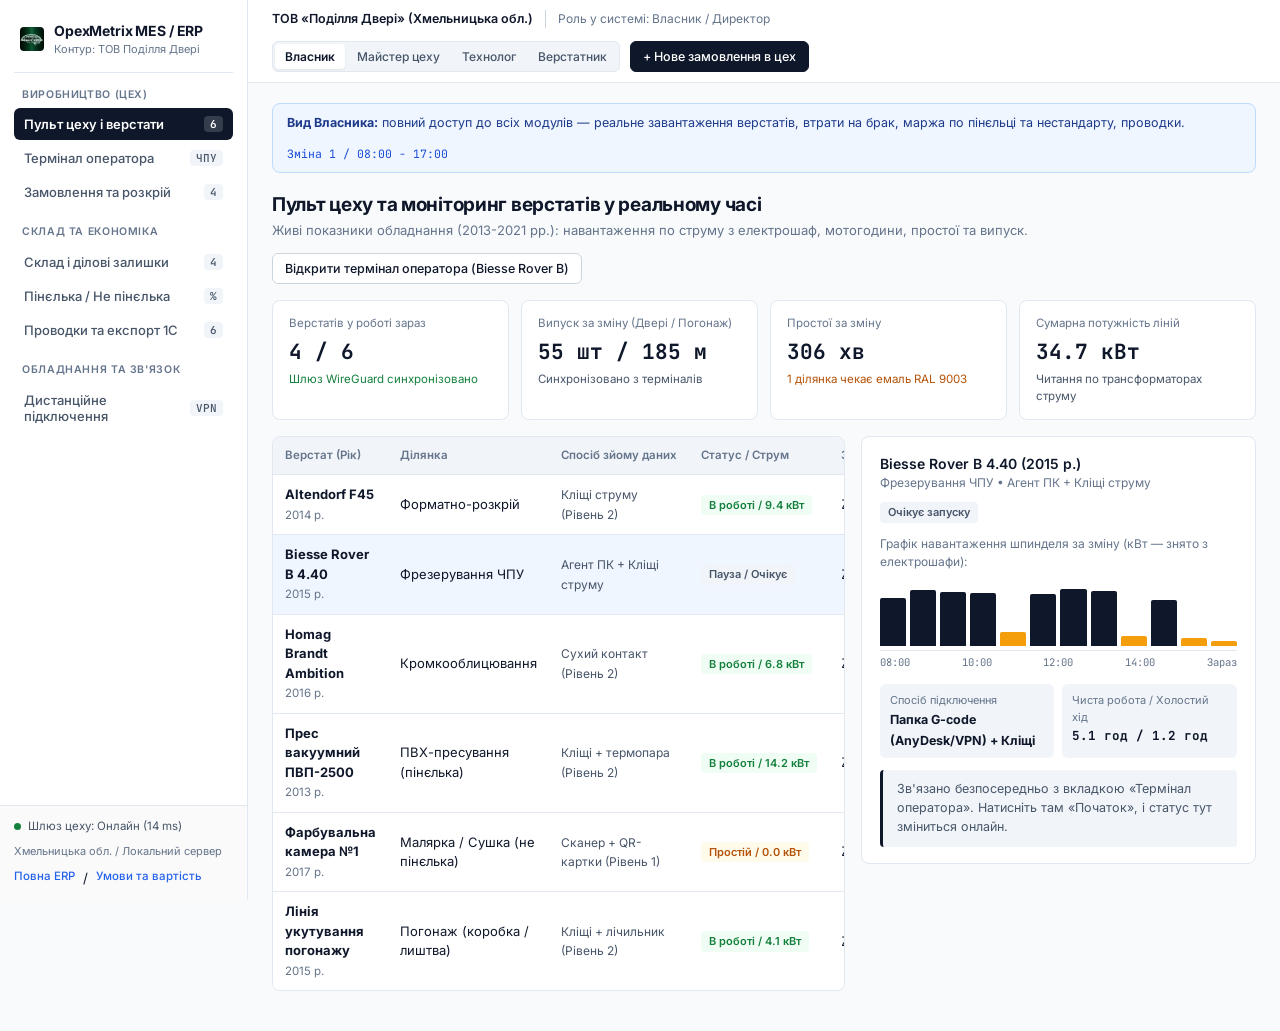
==== commit d3afa7d5: "feat: rebuild how-it-works as live minimalist MES/ERP factory app with remote machine setup and Pine" ====
--- a/how-it-works.html
+++ b/how-it-works.html
@@ -3,1275 +3,1877 @@
 <head>
 <meta charset="UTF-8" />
 <meta name="viewport" content="width=device-width, initial-scale=1.0" />
-<title>OpexMetrix — Архітектура цеху, підключення верстатів і робочі місця</title>
+<title>OpexMetrix MES / ERP — Виробничий контур (Дверне виробництво)</title>
 <link rel="icon" type="image/png" href="./opex-logo.png" />
 <link rel="preconnect" href="https://fonts.googleapis.com" />
 <link rel="preconnect" href="https://fonts.gstatic.com" crossorigin />
 <link href="https://fonts.googleapis.com/css2?family=Inter:wght@400;500;600;700&family=JetBrains+Mono:wght@400;500;600&display=swap" rel="stylesheet" />
 <style>
-:root{
-  --bg:#F8FAFC;
-  --card:#FFFFFF;
-  --subtle:#F1F5F9;
-  --ink:#0F172A;
-  --ink2:#475569;
-  --muted:#64748B;
-  --line:#E2E8F0;
-  --line2:#CBD5E1;
-  --blue:#2563EB;
-  --blue-soft:#EFF6FF;
-  --ok:#15803D;
-  --ok-soft:#F0FDF4;
-  --warn:#B45309;
-  --warn-soft:#FFFBEB;
-  --bad:#B91C1C;
-  --bad-soft:#FEF2F2;
-  --sans:'Inter',-apple-system,BlinkMacSystemFont,'Segoe UI',Roboto,sans-serif;
-  --mono:'JetBrains Mono',monospace;
-}
-*{box-sizing:border-box;margin:0;padding:0}
-html{scroll-behavior:smooth}
-body{
-  font-family:var(--sans);
-  background:var(--bg);
-  color:var(--ink);
-  line-height:1.58;
-  -webkit-font-smoothing:antialiased;
-}
-.mono{font-family:var(--mono);font-variant-numeric:tabular-nums}
-.wrap{max-width:1120px;margin:0 auto;padding:0 24px}
-
-header.top{
-  position:sticky;
-  top:0;
-  z-index:40;
-  background:rgba(255,255,255,0.96);
-  backdrop-filter:blur(6px);
-  border-bottom:1px solid var(--line);
-}
-header.top .wrap{
-  display:flex;
-  justify-content:space-between;
-  align-items:center;
-  min-height:58px;
-  gap:16px;
-  flex-wrap:wrap;
-  padding-top:8px;
-  padding-bottom:8px;
-}
-.brand{
-  display:flex;
-  align-items:center;
-  gap:10px;
-  font-weight:700;
-  font-size:15px;
-  letter-spacing:-0.01em;
-  color:var(--ink);
-  text-decoration:none;
-}
-.brand img{width:24px;height:24px;border-radius:4px}
-.brand span{color:var(--muted);font-weight:500}
-nav.nav{display:flex;align-items:center;gap:18px;flex-wrap:wrap}
-nav.nav a{color:var(--ink2);text-decoration:none;font-size:13px;font-weight:500}
-nav.nav a:hover{color:var(--ink)}
-.nav-sep{width:1px;height:14px;background:var(--line2)}
-.nav-link-out{
-  padding:5px 10px;
-  border:1px solid var(--line2);
-  border-radius:6px;
-  color:var(--ink) !important;
-  background:#FFFFFF;
-}
-.nav-link-out:hover{background:var(--subtle)}
-
-.hero{padding:52px 0 36px}
-.eyebrow{
-  font-size:11.5px;
-  font-weight:600;
-  color:var(--blue);
-  letter-spacing:0.07em;
-  text-transform:uppercase;
-  margin-bottom:10px;
-}
-.hero h1{
-  font-size:32px;
-  line-height:1.22;
-  letter-spacing:-0.02em;
-  max-width:820px;
-  font-weight:700;
-}
-.hero p{
-  margin-top:14px;
-  color:var(--ink2);
-  max-width:760px;
-  font-size:15.5px;
-}
-.hero-facts{
-  display:grid;
-  grid-template-columns:repeat(4,1fr);
-  gap:12px;
-  margin-top:24px;
-}
-.fact{
-  background:var(--card);
-  border:1px solid var(--line);
-  border-radius:8px;
-  padding:14px 16px;
-}
-.fact small{display:block;font-size:12px;color:var(--muted)}
-.fact b{display:block;font-size:15px;margin-top:4px;font-weight:600}
-
-section{padding:42px 0;border-top:1px solid var(--line)}
-h2{font-size:23px;letter-spacing:-0.015em;font-weight:700;margin-bottom:8px}
-.lead{color:var(--ink2);max-width:800px;margin-bottom:24px;font-size:14.5px}
-
-.grid{display:grid;gap:16px}
-.g3{grid-template-columns:repeat(3,1fr)}
-.g2{grid-template-columns:repeat(2,1fr)}
-.card{
-  background:var(--card);
-  border:1px solid var(--line);
-  border-radius:10px;
-  padding:20px;
-}
-.card h3{font-size:15.5px;font-weight:600;margin-bottom:6px}
-.card p,.card li{font-size:13.5px;color:var(--ink2)}
-.card ul{margin:10px 0 0 18px;display:flex;flex-direction:column;gap:5px}
-
-.tag{
-  display:inline-block;
-  font-size:11px;
-  font-weight:600;
-  padding:3px 8px;
-  border-radius:4px;
-  background:var(--subtle);
-  color:var(--ink2);
-  margin-bottom:10px;
-}
-.tag.ok{background:var(--ok-soft);color:var(--ok)}
-.tag.warn{background:var(--warn-soft);color:var(--warn)}
-.tag.blue{background:var(--blue-soft);color:var(--blue)}
-.note{font-size:12.5px;color:var(--muted);margin-top:12px}
-
-.schema-box{
-  margin-top:20px;
-  background:var(--card);
-  border:1px solid var(--line);
-  border-radius:10px;
-  padding:20px;
-}
-.schema-head{
-  display:flex;
-  justify-content:space-between;
-  align-items:baseline;
-  flex-wrap:wrap;
-  gap:8px;
-  margin-bottom:14px;
-}
-.schema-head h3{font-size:14.5px;font-weight:600}
-.schema-head span{font-size:12px;color:var(--muted)}
-.schema-svg{width:100%;height:auto;display:block}
-.offline-note{
-  margin-top:14px;
-  padding:12px 14px;
-  background:var(--subtle);
-  border-left:3px solid var(--ink);
-  border-radius:4px;
-  font-size:13px;
-  color:var(--ink2);
-}
-.offline-note strong{color:var(--ink)}
-
-.flow{
-  display:grid;
-  grid-template-columns:repeat(6,1fr);
-  border:1px solid var(--line);
-  border-radius:10px;
-  overflow:hidden;
-  background:var(--card);
-}
-.flow div{padding:15px 14px;border-right:1px solid var(--line);font-size:13px}
-.flow div:last-child{border-right:none}
-.flow b{display:block;font-size:11px;color:var(--blue);margin-bottom:4px;font-weight:600;font-family:var(--mono)}
-.flow span{color:var(--ink2);display:block;margin-top:4px;font-size:12px}
-
-.table-wrap{overflow-x:auto;border:1px solid var(--line);border-radius:10px;background:var(--card)}
-table{width:100%;border-collapse:collapse;font-size:13.5px}
-th,td{text-align:left;padding:11px 14px;border-bottom:1px solid var(--line);vertical-align:top}
-th{background:var(--subtle);font-size:12px;color:var(--muted);font-weight:600;white-space:nowrap}
-tr:last-child td{border-bottom:none}
-td.k{font-weight:600;white-space:nowrap;color:var(--ink)}
-
-/* Live Workshop Workspace Controls */
-.ws-bar{
-  display:flex;
-  justify-content:space-between;
-  align-items:center;
-  flex-wrap:wrap;
-  gap:12px;
-  margin-bottom:16px;
-}
-.seg{
-  display:inline-flex;
-  background:var(--subtle);
-  border:1px solid var(--line);
-  border-radius:8px;
-  padding:3px;
-  flex-wrap:wrap;
-  gap:3px;
-}
-.seg button{
-  border:none;
-  background:transparent;
-  padding:7px 12px;
-  border-radius:6px;
-  font:500 13px var(--sans);
-  color:var(--ink2);
-  cursor:pointer;
-}
-.seg button.active{
-  background:var(--card);
-  color:var(--ink);
-  font-weight:600;
-  box-shadow:0 1px 2px rgba(15,23,42,0.08);
-}
-
-.ws-panel{display:none}
-.ws-panel.active{display:block}
-
-/* Operator Terminal Mock */
-.demo{display:grid;grid-template-columns:430px 1fr;gap:20px;align-items:start}
-.tablet{background:#0F172A;border-radius:16px;padding:12px;box-shadow:0 10px 28px rgba(15,23,42,0.14)}
-.screen{background:#FFFFFF;border-radius:9px;padding:18px;min-height:510px;display:flex;flex-direction:column;gap:12px}
-.scr-head{display:flex;justify-content:space-between;align-items:center;font-size:12px;color:var(--muted);border-bottom:1px solid var(--line);padding-bottom:8px}
-.scr-ord{font-size:12.5px;color:var(--muted)}
-.scr-title{font-size:17px;font-weight:700;line-height:1.3;margin-top:2px}
-.sensor-bar{
-  display:flex;
-  justify-content:space-between;
-  align-items:center;
-  padding:8px 10px;
-  border-radius:6px;
-  background:var(--subtle);
-  border:1px solid var(--line);
-  font-size:12px;
-}
-.sensor-dot{display:inline-block;width:7px;height:7px;border-radius:50%;background:var(--muted);margin-right:6px}
-.sensor-bar.live .sensor-dot{background:var(--ok)}
-.sensor-bar.idle .sensor-dot{background:var(--warn)}
-.scr-meta{display:grid;grid-template-columns:1fr 1fr;gap:8px}
-.scr-meta div{background:var(--subtle);border-radius:6px;padding:8px 10px;font-size:11.5px;color:var(--muted)}
-.scr-meta b{display:block;color:var(--ink);font-size:14.5px;margin-top:2px}
-.state{padding:9px 12px;border-radius:6px;font-size:13px;font-weight:600;background:var(--subtle);color:var(--ink2)}
-.state.run{background:var(--ok-soft);color:var(--ok)}
-.state.stop{background:var(--warn-soft);color:var(--warn)}
-
-.reason-box{
-  display:none;
-  background:var(--subtle);
-  border:1px solid var(--line2);
-  border-radius:8px;
-  padding:10px;
-}
-.reason-box.open{display:block}
-.reason-box small{display:block;font-size:11.5px;font-weight:600;color:var(--ink);margin-bottom:8px}
-.reason-grid{display:grid;grid-template-columns:1fr 1fr;gap:6px}
-.reason-btn{
-  border:1px solid var(--line2);
-  background:#FFFFFF;
-  border-radius:6px;
-  padding:8px;
-  font:500 12px var(--sans);
-  color:var(--ink);
-  cursor:pointer;
-  text-align:left;
-}
-.reason-btn:hover{background:var(--blue-soft);border-color:var(--blue)}
-
-.btns{display:grid;grid-template-columns:1fr 1fr;gap:8px;margin-top:auto}
-.btn{
-  border:1px solid var(--line2);
-  background:#FFFFFF;
-  border-radius:7px;
-  padding:14px 10px;
-  font:600 14px var(--sans);
-  color:var(--ink);
-  cursor:pointer;
-}
-.btn:hover:not(:disabled){background:var(--subtle)}
-.btn.main{background:var(--ink);color:#FFFFFF;border-color:var(--ink)}
-.btn.main:hover:not(:disabled){background:#1E293B}
-.btn:disabled{opacity:0.35;cursor:not-allowed}
-
-.side-stack{display:flex;flex-direction:column;gap:16px}
-.log{background:var(--card);border:1px solid var(--line);border-radius:10px;padding:18px}
-.log h3{font-size:14px;font-weight:600;margin-bottom:10px}
-.log .row{
-  display:grid;
-  grid-template-columns:64px 1fr;
-  gap:10px;
-  padding:8px 0;
-  border-bottom:1px solid var(--line);
-  font-size:13px;
-}
-.log .row:last-child{border-bottom:none}
-.log .t{font-family:var(--mono);color:var(--muted)}
-.empty{color:var(--muted);font-size:13px;padding:6px 0}
-
-.qr-hint{
-  background:var(--card);
-  border:1px solid var(--line);
-  border-radius:10px;
-  padding:16px 18px;
-}
-.qr-hint h4{font-size:13.5px;font-weight:600;margin-bottom:6px}
-.qr-hint p{font-size:13px;color:var(--ink2);margin-bottom:10px}
-.qr-cards{display:grid;grid-template-columns:repeat(4,1fr);gap:8px}
-.qr-card{
-  border:1px dashed var(--line2);
-  border-radius:6px;
-  padding:8px;
-  text-align:center;
-  font-size:11.5px;
-  background:var(--bg);
-}
-.qr-card b{display:block;font-family:var(--mono);font-size:10.5px;color:var(--muted);margin-bottom:3px}
-
-/* Other role views inside simulator */
-.kpi{display:grid;grid-template-columns:repeat(4,1fr);gap:12px;margin-bottom:14px}
-.kpi div{background:var(--card);border:1px solid var(--line);border-radius:10px;padding:14px}
-.kpi small{color:var(--muted);font-size:12px}
-.kpi b{display:block;font-size:21px;margin-top:2px;font-family:var(--mono)}
-.board td.run{color:var(--ok);font-weight:600}
-.board td.stop{color:var(--warn);font-weight:600}
-.board td.wait{color:var(--muted);font-weight:600}
-
-.faq-list{display:flex;flex-direction:column;gap:12px}
-.faq-item{
-  background:var(--card);
-  border:1px solid var(--line);
-  border-radius:10px;
-  padding:18px 20px;
-}
-.faq-item h3{font-size:15px;font-weight:600;margin-bottom:6px;color:var(--ink)}
-.faq-item p{font-size:13.5px;color:var(--ink2)}
-
-.days{display:grid;grid-template-columns:repeat(4,1fr);gap:16px}
-.days .card b{font-family:var(--mono);color:var(--blue);font-size:12px}
-
-.cta{
-  background:var(--ink);
-  color:#FFFFFF;
-  border-radius:10px;
-  padding:28px 30px;
-  display:flex;
-  justify-content:space-between;
-  align-items:center;
-  gap:24px;
-  flex-wrap:wrap;
-  margin-top:24px;
-}
-.cta h3{font-size:19px;font-weight:700}
-.cta p{color:#CBD5E1;font-size:13.5px;margin-top:6px;max-width:600px}
-.cta-actions{display:flex;gap:10px;flex-wrap:wrap}
-.cta a{
-  background:#FFFFFF;
-  color:var(--ink);
-  padding:11px 18px;
-  border-radius:7px;
-  font-weight:600;
-  text-decoration:none;
-  font-size:13.5px;
-}
-.cta a.sec{
-  background:transparent;
-  color:#FFFFFF;
-  border:1px solid #475569;
-}
-
-footer{
-  padding:28px 0 52px;
-  color:var(--muted);
-  font-size:12.5px;
-  display:flex;
-  justify-content:space-between;
-  flex-wrap:wrap;
-  gap:12px;
-}
-
-@media(max-width:960px){
-  .g3,.g2,.days,.hero-facts{grid-template-columns:1fr}
-  .demo{grid-template-columns:1fr}
-  .flow{grid-template-columns:1fr 1fr}
-  .kpi{grid-template-columns:1fr 1fr}
-  .qr-cards{grid-template-columns:1fr 1fr}
-  .nav-sep{display:none}
-}
-@media(max-width:600px){
-  .flow{grid-template-columns:1fr}
-  .hero h1{font-size:26px}
+:root {
+  --bg: #F8FAFC;
+  --surface: #FFFFFF;
+  --subtle: #F1F5F9;
+  --ink: #0F172A;
+  --ink2: #475569;
+  --muted: #64748B;
+  --line: #E2E8F0;
+  --line2: #CBD5E1;
+  --blue: #2563EB;
+  --blue-soft: #EFF6FF;
+  --ok: #15803D;
+  --ok-soft: #F0FDF4;
+  --warn: #B45309;
+  --warn-soft: #FFFBEB;
+  --bad: #B91C1C;
+  --bad-soft: #FEF2F2;
+  --sans: 'Inter', -apple-system, BlinkMacSystemFont, 'Segoe UI', Roboto, sans-serif;
+  --mono: 'JetBrains Mono', monospace;
+}
+* { box-sizing: border-box; margin: 0; padding: 0; }
+html, body { height: 100%; }
+body {
+  font-family: var(--sans);
+  background: var(--bg);
+  color: var(--ink);
+  font-size: 13.5px;
+  line-height: 1.5;
+  -webkit-font-smoothing: antialiased;
+}
+.mono { font-family: var(--mono); font-variant-numeric: tabular-nums; }
+
+/* App Shell Layout */
+.app {
+  display: grid;
+  grid-template-columns: 248px 1fr;
+  min-height: 100vh;
+}
+
+/* Sidebar */
+.sidebar {
+  background: var(--surface);
+  border-right: 1px solid var(--line);
+  display: flex;
+  flex-direction: column;
+  justify-content: space-between;
+  position: sticky;
+  top: 0;
+  height: 100vh;
+  overflow-y: auto;
+}
+.sb-top { padding: 16px 14px; }
+.brand {
+  display: flex;
+  align-items: center;
+  gap: 10px;
+  padding: 4px 6px 14px;
+  border-bottom: 1px solid var(--line);
+  margin-bottom: 14px;
+  text-decoration: none;
+  color: var(--ink);
+}
+.brand img { width: 24px; height: 24px; border-radius: 4px; }
+.brand-txt b { display: block; font-size: 14px; font-weight: 700; letter-spacing: -0.01em; }
+.brand-txt span { display: block; font-size: 11px; color: var(--muted); }
+
+.nav-group { margin-bottom: 16px; }
+.nav-label {
+  font-size: 10.5px;
+  font-weight: 600;
+  text-transform: uppercase;
+  letter-spacing: 0.06em;
+  color: var(--muted);
+  padding: 0 8px 6px;
+}
+.nav-btn {
+  width: 100%;
+  display: flex;
+  align-items: center;
+  justify-content: space-between;
+  gap: 8px;
+  padding: 8px 10px;
+  border: none;
+  border-radius: 6px;
+  background: transparent;
+  color: var(--ink2);
+  font: 500 13px var(--sans);
+  cursor: pointer;
+  text-align: left;
+  margin-bottom: 2px;
+}
+.nav-btn:hover { background: var(--subtle); color: var(--ink); }
+.nav-btn.active {
+  background: var(--ink);
+  color: #FFFFFF;
+  font-weight: 600;
+}
+.nav-count {
+  font-family: var(--mono);
+  font-size: 11px;
+  padding: 1px 6px;
+  border-radius: 4px;
+  background: var(--subtle);
+  color: var(--ink2);
+}
+.nav-btn.active .nav-count {
+  background: rgba(255,255,255,0.16);
+  color: #FFFFFF;
+}
+
+.sb-foot {
+  border-top: 1px solid var(--line);
+  padding: 12px 14px;
+  display: flex;
+  flex-direction: column;
+  gap: 8px;
+  background: #FAFAFA;
+}
+.gw-status {
+  font-size: 11.5px;
+  color: var(--ink2);
+  display: flex;
+  align-items: center;
+  gap: 7px;
+}
+.dot { width: 7px; height: 7px; border-radius: 50%; background: var(--ok); flex-shrink: 0; }
+.dot.warn { background: var(--warn); }
+.dot.bad { background: var(--bad); }
+.dot.muted { background: var(--muted); }
+.sb-links {
+  display: flex;
+  gap: 8px;
+  flex-wrap: wrap;
+}
+.sb-links a {
+  font-size: 11.5px;
+  color: var(--blue);
+  text-decoration: none;
+  font-weight: 500;
+}
+.sb-links a:hover { text-decoration: underline; }
+
+/* Main Workspace */
+.main {
+  display: flex;
+  flex-direction: column;
+  min-width: 0;
+}
+.topbar {
+  background: var(--surface);
+  border-bottom: 1px solid var(--line);
+  padding: 10px 24px;
+  display: flex;
+  justify-content: space-between;
+  align-items: center;
+  gap: 12px;
+  flex-wrap: wrap;
+  position: sticky;
+  top: 0;
+  z-index: 20;
+}
+.tb-left { display: flex; align-items: center; gap: 12px; flex-wrap: wrap; }
+.plant-pill {
+  font-size: 12.5px;
+  font-weight: 600;
+  color: var(--ink);
+}
+.plant-sub {
+  font-size: 12px;
+  color: var(--muted);
+  border-left: 1px solid var(--line2);
+  padding-left: 12px;
+}
+.tb-right { display: flex; align-items: center; gap: 10px; flex-wrap: wrap; }
+
+.role-switch {
+  display: inline-flex;
+  background: var(--subtle);
+  border: 1px solid var(--line);
+  border-radius: 6px;
+  padding: 2px;
+  gap: 2px;
+  flex-wrap: wrap;
+}
+.role-switch button {
+  border: none;
+  background: transparent;
+  padding: 5px 10px;
+  border-radius: 4px;
+  font: 500 12px var(--sans);
+  color: var(--ink2);
+  cursor: pointer;
+}
+.role-switch button.active {
+  background: var(--surface);
+  color: var(--ink);
+  font-weight: 600;
+  box-shadow: 0 1px 2px rgba(15,23,42,0.08);
+}
+
+.btn {
+  border: 1px solid var(--line2);
+  background: var(--surface);
+  color: var(--ink);
+  border-radius: 6px;
+  padding: 7px 12px;
+  font: 500 12.5px var(--sans);
+  cursor: pointer;
+  display: inline-flex;
+  align-items: center;
+  gap: 6px;
+}
+.btn:hover:not(:disabled) { background: var(--subtle); }
+.btn.primary {
+  background: var(--ink);
+  color: #FFFFFF;
+  border-color: var(--ink);
+}
+.btn.primary:hover:not(:disabled) { background: #1E293B; }
+.btn.blue {
+  background: var(--blue);
+  color: #FFFFFF;
+  border-color: var(--blue);
+}
+.btn.blue:hover:not(:disabled) { background: #1D4ED8; }
+.btn:disabled { opacity: 0.35; cursor: not-allowed; }
+
+.content {
+  padding: 20px 24px 40px;
+  display: flex;
+  flex-direction: column;
+  gap: 18px;
+}
+.view { display: none; flex-direction: column; gap: 16px; }
+.view.active { display: flex; }
+
+.view-head {
+  display: flex;
+  justify-content: space-between;
+  align-items: flex-end;
+  gap: 12px;
+  flex-wrap: wrap;
+}
+.view-head h1 { font-size: 19px; font-weight: 700; letter-spacing: -0.015em; }
+.view-head p { font-size: 13px; color: var(--muted); margin-top: 2px; }
+
+/* Role Banner */
+.role-banner {
+  background: var(--blue-soft);
+  border: 1px solid #BFDBFE;
+  border-radius: 8px;
+  padding: 10px 14px;
+  font-size: 12.5px;
+  color: #1E3A8A;
+  display: flex;
+  justify-content: space-between;
+  align-items: center;
+  gap: 12px;
+  flex-wrap: wrap;
+}
+
+/* KPI Grid */
+.kpis {
+  display: grid;
+  grid-template-columns: repeat(4, 1fr);
+  gap: 12px;
+}
+.kpi {
+  background: var(--surface);
+  border: 1px solid var(--line);
+  border-radius: 8px;
+  padding: 14px 16px;
+}
+.kpi small { display: block; font-size: 11.5px; color: var(--muted); }
+.kpi b { display: block; font-size: 21px; font-weight: 700; font-family: var(--mono); margin-top: 4px; }
+.kpi .sub { display: block; font-size: 11.5px; color: var(--ink2); margin-top: 3px; }
+.kpi .sub.ok { color: var(--ok); }
+.kpi .sub.warn { color: var(--warn); }
+.kpi .sub.bad { color: var(--bad); }
+
+/* Cards & Grids */
+.grid-2 { display: grid; grid-template-columns: 1fr 1fr; gap: 16px; }
+.grid-3 { display: grid; grid-template-columns: repeat(3, 1fr); gap: 14px; }
+.grid-split { display: grid; grid-template-columns: 1.45fr 1fr; gap: 16px; align-items: start; }
+
+.card {
+  background: var(--surface);
+  border: 1px solid var(--line);
+  border-radius: 8px;
+  padding: 16px 18px;
+}
+.card-head {
+  display: flex;
+  justify-content: space-between;
+  align-items: center;
+  gap: 10px;
+  margin-bottom: 12px;
+  flex-wrap: wrap;
+}
+.card-title { font-size: 14px; font-weight: 600; }
+.card-sub { font-size: 12px; color: var(--muted); }
+
+/* Tables */
+.table-wrap {
+  background: var(--surface);
+  border: 1px solid var(--line);
+  border-radius: 8px;
+  overflow-x: auto;
+}
+table { width: 100%; border-collapse: collapse; font-size: 13px; }
+th, td {
+  text-align: left;
+  padding: 10px 12px;
+  border-bottom: 1px solid var(--line);
+  vertical-align: middle;
+}
+th {
+  background: var(--subtle);
+  font-size: 11.5px;
+  font-weight: 600;
+  color: var(--muted);
+  white-space: nowrap;
+}
+tr:last-child td { border-bottom: none; }
+tbody tr.clickable { cursor: pointer; }
+tbody tr.clickable:hover { background: #F8FAFF; }
+tbody tr.selected { background: var(--blue-soft); }
+
+.badge {
+  display: inline-flex;
+  align-items: center;
+  gap: 5px;
+  font-size: 11px;
+  font-weight: 600;
+  padding: 2px 8px;
+  border-radius: 4px;
+  background: var(--subtle);
+  color: var(--ink2);
+  white-space: nowrap;
+}
+.badge.ok { background: var(--ok-soft); color: var(--ok); }
+.badge.warn { background: var(--warn-soft); color: var(--warn); }
+.badge.bad { background: var(--bad-soft); color: var(--bad); }
+.badge.blue { background: var(--blue-soft); color: var(--blue); }
+
+/* Telemetry Load Bars */
+.pulse-bars {
+  display: flex;
+  align-items: flex-end;
+  gap: 4px;
+  height: 76px;
+  padding: 8px 0 4px;
+  border-bottom: 1px solid var(--line);
+}
+.pulse-col {
+  flex: 1;
+  display: flex;
+  flex-direction: column;
+  align-items: center;
+  justify-content: flex-end;
+  height: 100%;
+}
+.pulse-bar {
+  width: 100%;
+  border-radius: 2px 2px 0 0;
+  background: var(--ink);
+  min-height: 3px;
+}
+.pulse-bar.idle { background: #E2E8F0; }
+.pulse-bar.low { background: #F59E0B; }
+.pulse-times {
+  display: flex;
+  justify-content: space-between;
+  font-family: var(--mono);
+  font-size: 10.5px;
+  color: var(--muted);
+  margin-top: 4px;
+}
+
+/* Operator Terminal Shell */
+.op-grid {
+  display: grid;
+  grid-template-columns: 440px 1fr;
+  gap: 16px;
+  align-items: start;
+}
+.terminal-frame {
+  background: #0F172A;
+  border-radius: 14px;
+  padding: 12px;
+}
+.terminal-screen {
+  background: #FFFFFF;
+  border-radius: 8px;
+  padding: 16px;
+  display: flex;
+  flex-direction: column;
+  gap: 12px;
+  min-height: 520px;
+}
+.term-top {
+  display: flex;
+  justify-content: space-between;
+  align-items: center;
+  font-size: 12px;
+  color: var(--muted);
+  border-bottom: 1px solid var(--line);
+  padding-bottom: 8px;
+}
+.term-select {
+  width: 100%;
+  padding: 8px 10px;
+  border: 1px solid var(--line2);
+  border-radius: 6px;
+  font: 500 13px var(--sans);
+  color: var(--ink);
+  background: var(--surface);
+}
+.term-meta {
+  display: grid;
+  grid-template-columns: 1fr 1fr;
+  gap: 8px;
+}
+.term-meta div {
+  background: var(--subtle);
+  border-radius: 6px;
+  padding: 8px 10px;
+  font-size: 11.5px;
+  color: var(--muted);
+}
+.term-meta b { display: block; color: var(--ink); font-size: 14px; margin-top: 2px; }
+.term-sensor {
+  display: flex;
+  justify-content: space-between;
+  align-items: center;
+  padding: 8px 10px;
+  border-radius: 6px;
+  background: var(--subtle);
+  border: 1px solid var(--line);
+  font-size: 12px;
+}
+.term-state {
+  padding: 9px 12px;
+  border-radius: 6px;
+  font-size: 13px;
+  font-weight: 600;
+  background: var(--subtle);
+  color: var(--ink2);
+}
+.term-state.run { background: var(--ok-soft); color: var(--ok); }
+.term-state.stop { background: var(--warn-soft); color: var(--warn); }
+
+.reason-drawer {
+  display: none;
+  background: var(--subtle);
+  border: 1px solid var(--line2);
+  border-radius: 6px;
+  padding: 10px;
+}
+.reason-drawer.open { display: block; }
+.reason-drawer small { display: block; font-size: 11.5px; font-weight: 600; margin-bottom: 6px; }
+.reason-grid { display: grid; grid-template-columns: 1fr 1fr; gap: 6px; }
+.reason-opt {
+  border: 1px solid var(--line2);
+  background: #FFFFFF;
+  border-radius: 5px;
+  padding: 7px 8px;
+  font: 500 12px var(--sans);
+  color: var(--ink);
+  cursor: pointer;
+  text-align: left;
+}
+.reason-opt:hover { border-color: var(--blue); background: var(--blue-soft); }
+
+.term-actions { display: grid; grid-template-columns: 1fr 1fr; gap: 8px; margin-top: auto; }
+.term-actions .btn { padding: 14px 10px; font-size: 13.5px; font-weight: 600; justify-content: center; }
+
+.qr-deck {
+  display: grid;
+  grid-template-columns: repeat(4, 1fr);
+  gap: 8px;
+  margin-top: 8px;
+}
+.qr-action-btn {
+  border: 1px dashed var(--line2);
+  border-radius: 6px;
+  padding: 10px 6px;
+  background: var(--bg);
+  text-align: center;
+  cursor: pointer;
+  font: 600 11.5px var(--sans);
+  color: var(--ink);
+}
+.qr-action-btn:hover:not(:disabled) { border-color: var(--blue); background: var(--blue-soft); }
+.qr-action-btn:disabled { opacity: 0.4; cursor: not-allowed; }
+.qr-action-btn span { display: block; font-family: var(--mono); font-size: 10px; color: var(--muted); margin-bottom: 3px; }
+
+.feed-row {
+  display: grid;
+  grid-template-columns: 58px 1fr;
+  gap: 10px;
+  padding: 8px 0;
+  border-bottom: 1px solid var(--line);
+  font-size: 12.5px;
+}
+.feed-row:last-child { border-bottom: none; }
+
+/* Progress Bar */
+.bar-bg {
+  width: 100%;
+  height: 6px;
+  background: var(--subtle);
+  border-radius: 3px;
+  overflow: hidden;
+  margin-top: 6px;
+}
+.bar-fill { height: 100%; background: var(--ink); }
+.bar-fill.ok { background: var(--ok); }
+.bar-fill.warn { background: var(--warn); }
+.bar-fill.bad { background: var(--bad); }
+
+/* Modal */
+.modal-backdrop {
+  position: fixed;
+  inset: 0;
+  background: rgba(15,23,42,0.45);
+  display: none;
+  align-items: center;
+  justify-content: center;
+  z-index: 100;
+  padding: 16px;
+}
+.modal-backdrop.open { display: flex; }
+.modal {
+  background: var(--surface);
+  border: 1px solid var(--line);
+  border-radius: 10px;
+  width: 100%;
+  max-width: 520px;
+  padding: 20px;
+  display: flex;
+  flex-direction: column;
+  gap: 14px;
+}
+.modal h2 { font-size: 16px; font-weight: 700; }
+.form-row { display: flex; flex-direction: column; gap: 5px; }
+.form-row label { font-size: 12px; font-weight: 600; color: var(--ink2); }
+.form-row input, .form-row select {
+  padding: 8px 10px;
+  border: 1px solid var(--line2);
+  border-radius: 6px;
+  font: 500 13px var(--sans);
+  color: var(--ink);
+}
+
+.xml-box {
+  background: #0F172A;
+  color: #E2E8F0;
+  font-family: var(--mono);
+  font-size: 11.5px;
+  padding: 14px;
+  border-radius: 6px;
+  overflow-x: auto;
+  white-space: pre;
+  line-height: 1.5;
+}
+
+.note-box {
+  background: var(--subtle);
+  border-left: 3px solid var(--ink);
+  padding: 10px 14px;
+  border-radius: 4px;
+  font-size: 12.5px;
+  color: var(--ink2);
+}
+.note-box strong { color: var(--ink); }
+
+@media (max-width: 1024px) {
+  .app { grid-template-columns: 1fr; }
+  .sidebar { position: static; height: auto; border-right: none; border-bottom: 1px solid var(--line); }
+  .op-grid, .grid-split, .grid-2, .grid-3, .kpis { grid-template-columns: 1fr; }
+}
+@media (max-width: 600px) {
+  .qr-deck { grid-template-columns: 1fr 1fr; }
 }
 </style>
 </head>
 <body>
 
-<header class="top">
-  <div class="wrap">
-    <a href="./index.html" class="brand">
-      <img src="./opex-logo.png" alt="OpexMetrix" />
-      <span>OpexMetrix <span>/ Архітектура цеху</span></span>
-    </a>
-    <nav class="nav">
-      <a href="#equipment">Верстати</a>
-      <a href="#day">Процес</a>
-      <a href="#screens">Робочі екрани</a>
-      <a href="#roles">Ролі</a>
-      <a href="#faq">Питання</a>
-      <a href="#start">Пілот</a>
-      <span class="nav-sep"></span>
-      <a href="./index.html" class="nav-link-out">Жива система</a>
-      <a href="./pitch.html" class="nav-link-out">Вартість і КП</a>
-    </nav>
-  </div>
-</header>
-
-<div class="wrap">
-
-  <div class="hero">
-    <div class="eyebrow">Технічний опис роботи на виробництві</div>
-    <h1>Як система фізично підключається до верстатів і як із нею щодня працюють люди в цеху</h1>
-    <p>Без маркетингових слайдів. Нижче показано реальну схему підключення до наявного обладнання (включно зі старими верстатами без PLC), склад робочих місць у цеху та інтерфейси, з якими працюють оператор, технолог, майстер і власник.</p>
-
-    <div class="hero-facts">
-      <div class="fact"><small>Інтерфейс оператора</small><b>4 кнопки або QR-сканер</b></div>
-      <div class="fact"><small>Старі верстати (2000-2015)</small><b>Зйом струму з електрошафи</b></div>
-      <div class="fact"><small>Робота без інтернету</small><b>Локальний сервер / шлюз в цеху</b></div>
-      <div class="fact"><small>Зв'язок із конструктором</small><b>Імпорт з Bazis, GibLab, Excel</b></div>
-    </div>
-  </div>
-
-  <!-- SECTION 1: MACHINE CONNECTION -->
-  <section id="equipment">
-    <div class="eyebrow">01 / Підключення обладнання</div>
-    <h2>Три рівні підключення до верстатів. Вибираємо індивідуально під кожну одиницю</h2>
-    <p class="lead">Система не вимагає заміни парку обладнання. Ви самі обираєте, де достатньо обліку через термінал оператора, а де потрібно знімати об'єктивний сигнал роботи верстата напряму з електрошафи або ЧПУ.</p>
-
-    <div class="grid g3">
-      <div class="card">
-        <span class="tag ok">Рівень 1 / Для будь-якого верстата</span>
-        <h3>Термінал або сканер на ділянці</h3>
-        <p>Працює навіть на механічних верстатах, ручних шліфувальних столах, у малярних камерах і на пакуванні, де взагалі немає електроніки.</p>
-        <ul>
-          <li>Біля ділянки стоїть захищений планшет або моноблок з USB/Bluetooth-сканером.</li>
-          <li>Оператор сканує маршрутний лист, фіксує початок, кількість, брак і простої.</li>
-          <li>У запилених зонах замість натискання на екран можна сканувати заламіновані QR-картки дій.</li>
-          <li>Запуск займає 1 день, втручання в електрику верстата відсутнє.</li>
-        </ul>
-        <p class="note">Запуск: 1 день на ділянку. Потрібне живлення 220В та Wi-Fi або кабель LAN.</p>
+<div class="app">
+
+  <!-- LEFT SIDEBAR -->
+  <aside class="sidebar">
+    <div class="sb-top">
+      <a href="./index.html" class="brand">
+        <img src="./opex-logo.png" alt="OpexMetrix" />
+        <div class="brand-txt">
+          <b>OpexMetrix MES / ERP</b>
+          <span>Контур: ТОВ Поділля Двері</span>
+        </div>
+      </a>
+
+      <div class="nav-group">
+        <div class="nav-label">Виробництво (Цех)</div>
+        <button type="button" class="nav-btn active" data-view="machines">
+          <span>Пульт цеху і верстати</span>
+          <span class="nav-count" id="cnt-machines">6</span>
+        </button>
+        <button type="button" class="nav-btn" data-view="terminal">
+          <span>Термінал оператора</span>
+          <span class="nav-count">ЧПУ</span>
+        </button>
+        <button type="button" class="nav-btn" data-view="orders">
+          <span>Замовлення та розкрій</span>
+          <span class="nav-count" id="cnt-orders">4</span>
+        </button>
       </div>
 
-      <div class="card">
-        <span class="tag blue">Рівень 2 / Старі верстати та преси</span>
-        <h3>Датчик в електрошафі верстата</h3>
-        <p>Коли потрібно бачити реальний час роботи і простоїв, не покладаючись на те, чи натиснув робітник кнопку.</p>
-        <ul>
-          <li>На силовий кабель шпинделя або приводу ставиться роз'ємний трансформатор струму (кліщі) або знімається сухий контакт RUN з пускача.</li>
-          <li>У програму ЧПУ, плату керування чи гарантію верстата ми не втручаємось. Зйом сигналів іде тільки на читання.</li>
-          <li>Система відрізняє: верстат просто увімкнений в мережу (0.2 кВт) чи реально ріже/пресує (4-15 кВт).</li>
-          <li>При зупинці довше норми майстер бачить простій, а оператор вказує причину.</li>
-        </ul>
-        <p class="note">Монтаж: від 2 годин на верстат електриком за нашою схемою через шлюз Modbus/LAN.</p>
+      <div class="nav-group">
+        <div class="nav-label">Склад та Економіка</div>
+        <button type="button" class="nav-btn" data-view="warehouse">
+          <span>Склад і ділові залишки</span>
+          <span class="nav-count" id="cnt-remnants">4</span>
+        </button>
+        <button type="button" class="nav-btn" data-view="analytics">
+          <span>Пінєлька / Не пінєлька</span>
+          <span class="nav-count">%</span>
+        </button>
+        <button type="button" class="nav-btn" data-view="accounting">
+          <span>Проводки та експорт 1С</span>
+          <span class="nav-count" id="cnt-ledger">6</span>
+        </button>
       </div>
 
-      <div class="card">
-        <span class="tag warn">Рівень 3 / Сучасні центри ЧПУ</span>
-        <h3>Прямий обмін із контролером або CAD/CAM</h3>
-        <p>Для сучасних обробних центрів і форматно-розкрійних верстатів (Biesse, Homag, SCM, Felder, лазери).</p>
-        <ul>
-          <li>Читання лічильників, виконаних програм і статусів через OPC UA, MTConnect або папку обміну (CSV, XML, DXF).</li>
-          <li>Імпорт карт розкрою безпосередньо з Bazis, GibLab, CutRite, AutoCAD або Excel.</li>
-          <li>Технічну можливість підключення конкретної моделі ЧПУ перевіряємо на обстеженні до старту робіт.</li>
-        </ul>
-        <p class="note">Залежить від року випуску контролера та відкритості портів виробника верстата.</p>
+      <div class="nav-group">
+        <div class="nav-label">Обладнання та зв'язок</div>
+        <button type="button" class="nav-btn" data-view="remote">
+          <span>Дистанційне підключення</span>
+          <span class="nav-count">VPN</span>
+        </button>
       </div>
     </div>
 
-    <div class="schema-box">
-      <div class="schema-head">
-        <h3>Принципова схема проходження даних від цеху до бухгалтерії</h3>
-        <span>Всі вузли працюють у вашому закритому периметрі (On-Premise)</span>
+    <div class="sb-foot">
+      <div class="gw-status">
+        <span class="dot" id="gw-dot"></span>
+        <span>Шлюз цеху: Онлайн (14 ms)</span>
       </div>
-      <svg class="schema-svg" viewBox="0 0 1040 235" fill="none" xmlns="http://www.w3.org/2000/svg" role="img" aria-label="Схема підключення верстатів і терміналів до локального сервера OpexMetrix">
-        <!-- Left column: sources -->
-        <rect x="10" y="14" width="246" height="58" rx="7" fill="#F8FAFC" stroke="#CBD5E1" stroke-width="1.2"/>
-        <text x="22" y="37" fill="#0F172A" font-family="Inter, sans-serif" font-size="13" font-weight="600">Електрошафа верстата</text>
-        <text x="22" y="56" fill="#64748B" font-family="JetBrains Mono, monospace" font-size="10.5">Струм / сухий контакт / OPC UA</text>
-
-        <rect x="10" y="88" width="246" height="58" rx="7" fill="#F8FAFC" stroke="#CBD5E1" stroke-width="1.2"/>
-        <text x="22" y="111" fill="#0F172A" font-family="Inter, sans-serif" font-size="13" font-weight="600">Термінал біля ділянки</text>
-        <text x="22" y="130" fill="#64748B" font-family="JetBrains Mono, monospace" font-size="10.5">Планшет + QR-сканер</text>
-
-        <rect x="10" y="162" width="246" height="58" rx="7" fill="#F8FAFC" stroke="#CBD5E1" stroke-width="1.2"/>
-        <text x="22" y="185" fill="#0F172A" font-family="Inter, sans-serif" font-size="13" font-weight="600">Робоче місце конструктора</text>
-        <text x="22" y="204" fill="#64748B" font-family="JetBrains Mono, monospace" font-size="10.5">Bazis / GibLab / Excel -> BOM</text>
-
-        <!-- Arrows col 1 -> col 2 -->
-        <path d="M256 43 H298" stroke="#94A3B8" stroke-width="1.5"/>
-        <polygon points="298,39 306,43 298,47" fill="#94A3B8"/>
-        <path d="M256 117 H512" stroke="#94A3B8" stroke-width="1.5"/>
-        <polygon points="512,113 520,117 512,121" fill="#94A3B8"/>
-        <path d="M256 191 H490 V142 H512" stroke="#94A3B8" stroke-width="1.5"/>
-        <polygon points="512,138 520,142 512,146" fill="#94A3B8"/>
-
-        <!-- Gateway box -->
-        <rect x="306" y="14" width="170" height="58" rx="7" fill="#EFF6FF" stroke="#93C5FD" stroke-width="1.2"/>
-        <text x="320" y="37" fill="#1E40AF" font-family="Inter, sans-serif" font-size="13" font-weight="600">Цеховий шлюз</text>
-        <text x="320" y="56" fill="#2563EB" font-family="JetBrains Mono, monospace" font-size="10.5">Modbus / RS-485 / LAN</text>
-
-        <path d="M476 43 H496 V92 H512" stroke="#94A3B8" stroke-width="1.5"/>
-        <polygon points="512,88 520,92 512,96" fill="#94A3B8"/>
-
-        <!-- Core server -->
-        <rect x="520" y="54" width="220" height="126" rx="9" fill="#0F172A"/>
-        <text x="540" y="84" fill="#94A3B8" font-family="JetBrains Mono, monospace" font-size="10.5">ON-PREMISE SERVER</text>
-        <text x="540" y="108" fill="#FFFFFF" font-family="Inter, sans-serif" font-size="15" font-weight="700">Ядро OpexMetrix</text>
-        <text x="540" y="131" fill="#CBD5E1" font-family="Inter, sans-serif" font-size="12">1. Списання сировини (Дт 231)</text>
-        <text x="540" y="149" fill="#CBD5E1" font-family="Inter, sans-serif" font-size="12">2. Реальні мотогодини та брак</text>
-        <text x="540" y="167" fill="#CBD5E1" font-family="Inter, sans-serif" font-size="12">3. План/Факт собівартості</text>
-
-        <!-- Arrows col 3 -> col 4 -->
-        <path d="M740 85 H780 V38 H798" stroke="#94A3B8" stroke-width="1.5"/>
-        <polygon points="798,34 806,38 798,42" fill="#94A3B8"/>
-        <path d="M740 105 H798" stroke="#94A3B8" stroke-width="1.5"/>
-        <polygon points="798,101 806,105 798,109" fill="#94A3B8"/>
-        <path d="M740 130 H780 V148 H798" stroke="#94A3B8" stroke-width="1.5"/>
-        <polygon points="798,144 806,148 798,152" fill="#94A3B8"/>
-        <path d="M740 155 H768 V198 H798" stroke="#94A3B8" stroke-width="1.5"/>
-        <polygon points="798,194 806,198 798,202" fill="#94A3B8"/>
-
-        <!-- Outputs -->
-        <rect x="806" y="14" width="224" height="44" rx="6" fill="#FFFFFF" stroke="#CBD5E1" stroke-width="1.2"/>
-        <text x="820" y="34" fill="#0F172A" font-family="Inter, sans-serif" font-size="12.5" font-weight="600">Дошка майстра зміни</text>
-        <text x="820" y="49" fill="#64748B" font-family="Inter, sans-serif" font-size="11">Простої, відставання по ділянках</text>
-
-        <rect x="806" y="70" width="224" height="44" rx="6" fill="#FFFFFF" stroke="#CBD5E1" stroke-width="1.2"/>
-        <text x="820" y="90" fill="#0F172A" font-family="Inter, sans-serif" font-size="12.5" font-weight="600">Склад сировини та обрізків</text>
-        <text x="820" y="105" fill="#64748B" font-family="Inter, sans-serif" font-size="11">Партійний залишок, авто-резерв</text>
-
-        <rect x="806" y="126" width="224" height="44" rx="6" fill="#FFFFFF" stroke="#CBD5E1" stroke-width="1.2"/>
-        <text x="820" y="146" fill="#0F172A" font-family="Inter, sans-serif" font-size="12.5" font-weight="600">Кабінет власника (Маржа)</text>
-        <text x="820" y="161" fill="#64748B" font-family="Inter, sans-serif" font-size="11">Собівартість замовлення до копійки</text>
-
-        <rect x="806" y="182" width="224" height="44" rx="6" fill="#FFFFFF" stroke="#CBD5E1" stroke-width="1.2"/>
-        <text x="820" y="202" fill="#0F172A" font-family="Inter, sans-serif" font-size="12.5" font-weight="600">Бухгалтерія / 1С / ДПС</text>
-        <text x="820" y="217" fill="#64748B" font-family="Inter, sans-serif" font-size="11">Готові проводки та експорт XML</text>
-      </svg>
-      <div class="offline-note">
-        <strong>Автономність при зникненні інтернету:</strong> якщо зовнішній інтернет у промзоні впав, локальна мережа цеху (Wi-Fi/LAN) та сервер продовжують працювати без зупинки. Шлюз кешує сигнали з верстатів у внутрішній пам'яті.
+      <div style="font-size:11px; color:var(--muted);">Хмельницька обл. / Локальний сервер</div>
+      <div class="sb-links">
+        <a href="./index.html">Повна ERP</a>
+        <span>/</span>
+        <a href="./pitch.html">Умови та вартість</a>
       </div>
     </div>
-  </section>
-
-  <!-- SECTION 2: ORDER JOURNEY -->
-  <section id="day">
-    <div class="eyebrow">02 / Робочий процес</div>
-    <h2>Як замовлення проходить цех: на прикладі виробництва дверей</h2>
-    <p class="lead">Послідовність дій від прийому замовлення менеджером до відвантаження готових комплектів зі складу.</p>
-
-    <div class="flow">
-      <div><b>01 / ЗАМОВЛЕННЯ</b>Менеджер заводить специфікацію замовлення.<span>Система перевіряє кредитний ліміт та борг клієнта.</span></div>
-      <div><b>02 / ТЕХКАРТА</b>Технолог завантажує розкрій і фурнітуру.<span>Видно реальну потребу у МДФ, коробці, фарбі, петлях.</span></div>
-      <div><b>03 / ЗАПУСК</b>Склад бачить резерв, цех отримує маршрутні листи з QR.<span>Неможливо запустити наряд без сировини на складі.</span></div>
-      <div><b>04 / ДІЛЯНКИ</b>Розкрій, ЧПУ, шліфування, фарбування, збірка.<span>Оператори й датчики фіксують факт операцій.</span></div>
-      <div><b>05 / СКЛАД ГП</b>Приймання готових дверних блоків за штрихкодом.<span>Фактична собівартість партії закрита автоматично.</span></div>
-      <div><b>06 / ВІДВАНТАЖЕННЯ</b>Видаткова накладна, акт і проводки Дт/Кт.<span>Дані готові для бухгалтера та вивантаження в 1С/ДПС.</span></div>
-    </div>
-
-    <div class="table-wrap" style="margin-top:20px">
-      <table>
-        <thead>
-          <tr>
-            <th>Ділянка цеху</th>
-            <th>Що фізично стоїть біля робочого місця</th>
-            <th>Дії працівника (10-15 сек на партію)</th>
-            <th>Що автоматично фіксує OpexMetrix</th>
-          </tr>
-        </thead>
-        <tbody>
-          <tr>
-            <td class="k">Склад матеріалів</td>
-            <td>Планшет комірника, принтер етикеток, сканер</td>
-            <td>Фотографує накладну постачальника або сканує прихід плит МДФ, плівки ПВХ, лаку, фурнітури.</td>
-            <td>Партію, ціну закупівлі, залишок. Звіряє ціну з минулою поставкою.</td>
-          </tr>
-          <tr>
-            <td class="k">Форматно-розкрійний центр</td>
-            <td>Термінал + імпорт карти з GibLab/CutRite</td>
-            <td>Сканує маршрутний лист, ріже листи, вказує розмір ділового залишку, який повертається на стелаж.</td>
-            <td>Списання цілих листів, точний % відходу, постановку обрізка (наприклад 2800x620 мм) на склад обрізків.</td>
-          </tr>
-          <tr>
-            <td class="k">Фрезерування ЧПУ / Прес</td>
-            <td>Термінал + датчик струму в електрошафі</td>
-            <td>Завантажує заготовку та звичну програму на верстаті. Сканує старт/фініш партії (або датчики пишуть цикл самі).</td>
-            <td>Реальні мотогодини шпинделя, простої (відсутня заготовка / заміна фрези), кількість полотен і брак.</td>
-          </tr>
-          <tr>
-            <td class="k">Фарбувальна камера та сушка</td>
-            <td>Сканер біля входу в камеру + ламіновані QR-картки</td>
-            <td>Не торкається екрана руками в лаку — просто пікає сканером картку партії і картку етапу.</td>
-            <td>Витрату ґрунту та емалі (кг за техкартою на м²), час сушіння в камері, переробку/перефарбування.</td>
-          </tr>
-          <tr>
-            <td class="k">Збірка, врізка фурнітури, пакування</td>
-            <td>Планшет бригадира + принтер термонаклейок</td>
-            <td>Сканує полотно, коробку і комплект лиштви, друкує фінальну етикетку зі штрихкодом на палету.</td>
-            <td>Комплектність замовлення для клієнта, відрядну зарплату бригади, передачу готової продукції на рахунок 26.</td>
-          </tr>
-        </tbody>
-      </table>
-    </div>
-  </section>
-
-  <!-- SECTION 3: INTERACTIVE LIVE WORKSPACE -->
-  <section id="screens">
-    <div class="eyebrow">03 / Реальні робочі екрани</div>
-    <h2>Як це виглядає на практиці для кожної ролі</h2>
-    <p class="lead">Перемикайте екрани нижче. Всі 4 інтерфейси зв'язані між собою: якщо ви натиснете «Початок», «Готова деталь», «Простій» або «Брак» на терміналі оператора, дані миттєво оновляться на дошці майстра і в розрахунку маржі власника.</p>
-
-    <div class="ws-bar">
-      <div class="seg" id="role-tabs">
-        <button type="button" class="active" data-role="operator">1. Термінал оператора</button>
-        <button type="button" data-role="tech">2. Технолог (Техкарта і обрізки)</button>
-        <button type="button" data-role="master">3. Дошка майстра цеху</button>
-        <button type="button" data-role="owner">4. Кабінет власника (План / Факт)</button>
+  </aside>
+
+  <!-- MAIN WORKSPACE -->
+  <div class="main">
+    <header class="topbar">
+      <div class="tb-left">
+        <span class="plant-pill">ТОВ «Поділля Двері» (Хмельницька обл.)</span>
+        <span class="plant-sub" id="active-role-label">Роль у системі: Власник / Директор</span>
       </div>
-      <div class="seg" id="preset-tabs">
-        <button type="button" class="active" data-preset="doors">Замовлення: Двері МДФ</button>
-        <button type="button" data-preset="metal">Замовлення: Вхідні бронедвері</button>
+      <div class="tb-right">
+        <div class="role-switch" id="role-switch" title="Перемикає інтерфейс під конкретну посаду на заводі">
+          <button type="button" class="active" data-persona="owner">Власник</button>
+          <button type="button" data-persona="master">Майстер цеху</button>
+          <button type="button" data-persona="tech">Технолог</button>
+          <button type="button" data-persona="operator">Верстатник</button>
+        </div>
+        <button type="button" class="btn primary" id="btn-open-new-order">+ Нове замовлення в цех</button>
       </div>
-    </div>
-
-    <!-- ROLE 1: OPERATOR TERMINAL -->
-    <div class="ws-panel active" id="panel-operator">
-      <div class="demo">
-        <div class="tablet">
-          <div class="screen">
-            <div class="scr-head">
-              <span id="op-station">Ділянка: Фрезерування ЧПУ (Biesse Rover)</span>
-              <span class="mono" id="clock">08:00</span>
+    </header>
+
+    <div class="content">
+      <div class="role-banner" id="role-banner">
+        <span id="role-banner-text"><strong>Вид Власника:</strong> повний доступ до всіх модулів — реальне завантаження верстатів, втрати на брак, маржа по пінєльці та нестандарту, проводки.</span>
+        <span class="mono" style="font-size:11.5px; color:#1D4ED8;" id="live-clock-bar">Зміна 1 / 08:00 - 17:00</span>
+      </div>
+
+      <!-- VIEW 1: MACHINES & FLOOR MONITOR -->
+      <section class="view active" id="view-machines">
+        <div class="view-head">
+          <div>
+            <h1>Пульт цеху та моніторинг верстатів у реальному часі</h1>
+            <p>Живі показники обладнання (2013-2021 рр.): навантаження по струму з електрошаф, мотогодини, простої та випуск.</p>
+          </div>
+          <button type="button" class="btn" id="btn-go-terminal">Відкрити термінал оператора (Biesse Rover B)</button>
+        </div>
+
+        <div class="kpis">
+          <div class="kpi"><small>Верстатів у роботі зараз</small><b id="kpi-mach-run">5 / 6</b><span class="sub ok">Шлюз WireGuard синхронізовано</span></div>
+          <div class="kpi"><small>Випуск за зміну (Двері / Погонаж)</small><b id="kpi-shift-out">148 шт / 185 м</b><span class="sub">Синхронізовано з терміналів</span></div>
+          <div class="kpi"><small>Простої за зміну</small><b id="kpi-mach-idle">47 хв</b><span class="sub warn" id="kpi-idle-reason">1 ділянка чекає емаль RAL 9003</span></div>
+          <div class="kpi"><small>Сумарна потужність ліній</small><b id="kpi-kw-total">34.5 кВт</b><span class="sub">Читання по трансформаторах струму</span></div>
+        </div>
+
+        <div class="grid-split">
+          <div class="table-wrap">
+            <table>
+              <thead>
+                <tr>
+                  <th>Верстат (Рік)</th>
+                  <th>Ділянка</th>
+                  <th>Спосіб зйому даних</th>
+                  <th>Статус / Струм</th>
+                  <th>Замовлення</th>
+                  <th>Факт / План</th>
+                </tr>
+              </thead>
+              <tbody id="machines-tbody"></tbody>
+            </table>
+          </div>
+
+          <div class="card" id="machine-detail-card">
+            <div class="card-head">
+              <div>
+                <div class="card-title" id="md-name">Biesse Rover B 4.40 (2015 р.)</div>
+                <div class="card-sub" id="md-sub">Ділянка фрезерування ЧПУ • Стійка Windows 7 + Шлюз струму</div>
+              </div>
+              <span class="badge" id="md-badge">Очікує запуску</span>
             </div>
 
+            <div style="font-size:12px; color:var(--muted); margin-bottom:4px;">Графік навантаження шпинделя за зміну (кВт — знято з електрошафи):</div>
+            <div class="pulse-bars" id="md-bars"></div>
+            <div class="pulse-times"><span>08:00</span><span>10:00</span><span>12:00</span><span>14:00</span><span>Зараз</span></div>
+
+            <div style="margin-top:14px; display:grid; grid-template-columns:1fr 1fr; gap:8px;">
+              <div style="background:var(--subtle); padding:8px 10px; border-radius:6px;">
+                <small style="font-size:11px; color:var(--muted); display:block;">Спосіб підключення</small>
+                <b style="font-size:12.5px;" id="md-conn">Папка G-code (VPN) + Кліщі струму</b>
+              </div>
+              <div style="background:var(--subtle); padding:8px 10px; border-radius:6px;">
+                <small style="font-size:11px; color:var(--muted); display:block;">Чиста робота / Холостий хід</small>
+                <b class="mono" style="font-size:12.5px;" id="md-hours">6.1 год / 0.8 год</b>
+              </div>
+            </div>
+
+            <div class="note-box" style="margin-top:12px;" id="md-note">
+              Навіть якщо оператор не натиснув кнопку на планшеті, система бачить по падінню струму нижче 0.5 кВт, коли шпиндель реально зупинився.
+            </div>
+          </div>
+        </div>
+      </section>
+
+      <!-- VIEW 2: OPERATOR TERMINAL -->
+      <section class="view" id="view-terminal">
+        <div class="view-head">
+          <div>
+            <h1>Робоче місце оператора біля верстата</h1>
+            <p>Те, що бачить верстатник на планшеті. Натисніть кнопки нижче — дані підуть у пульт цеху, на склад, в аналітику та проводки.</p>
+          </div>
+          <span class="badge blue" id="op-mode-badge">Зв'язано з Biesse Rover B (2015 р.)</span>
+        </div>
+
+        <div class="op-grid">
+          <div class="terminal-frame">
+            <div class="terminal-screen">
+              <div class="term-top">
+                <span>Верстат: Biesse Rover B (ЧПУ)</span>
+                <span class="mono" id="op-clock">08:00</span>
+              </div>
+
+              <div>
+                <label style="font-size:11px; font-weight:600; color:var(--muted); display:block; margin-bottom:4px;">Активне замовлення (маршрутний лист):</label>
+                <select class="term-select" id="op-order-select"></select>
+              </div>
+
+              <div class="term-sensor">
+                <span style="display:flex; align-items:center; gap:6px;">
+                  <span class="dot muted" id="op-sensor-dot"></span>
+                  <span>Сигнал з електрошафи (кліщі 3Ф)</span>
+                </span>
+                <span class="mono" id="op-sensor-kw">0.2 кВт / Стоїть</span>
+              </div>
+
+              <div class="term-meta">
+                <div>План партії<b class="mono" id="op-plan">40 шт</b></div>
+                <div>Виконано факт<b class="mono" id="op-done">0 шт</b></div>
+                <div>Час циклу<b class="mono" id="op-elapsed">00:00</b></div>
+                <div>Резерв сировини<b class="mono" id="op-mat-left">84.0 м²</b></div>
+              </div>
+
+              <div class="term-state" id="op-state">Очікує сканування маршрутного листа</div>
+
+              <div class="reason-drawer" id="op-reason-drawer">
+                <small id="op-reason-title">Оберіть причину:</small>
+                <div class="reason-grid" id="op-reason-grid"></div>
+              </div>
+
+              <div class="term-actions">
+                <button type="button" class="btn primary" id="bStart">Початок</button>
+                <button type="button" class="btn" id="bPiece" disabled>+1 Готова од.</button>
+                <button type="button" class="btn" id="bStop" disabled>Простій</button>
+                <button type="button" class="btn" id="bScrap" disabled>Зафіксувати брак</button>
+                <button type="button" class="btn primary" id="bEnd" style="grid-column:1/3" disabled>Завершити зміну / партію</button>
+              </div>
+            </div>
+          </div>
+
+          <div style="display:flex; flex-direction:column; gap:14px;">
+            <div class="card">
+              <div class="card-head">
+                <div class="card-title">Живий журнал подій цеху (онлайн для майстра і бухгалтера)</div>
+                <span class="card-sub">Оновлюється в момент натискання</span>
+              </div>
+              <div id="op-logbox"><div style="color:var(--muted); padding:6px 0;">Поки що операцій не зафіксовано. Натисніть «Початок» на терміналі ліворуч.</div></div>
+            </div>
+
+            <div class="card">
+              <div class="card-head">
+                <div class="card-title">Альтернатива для малярки й розкрою: керування сканером (без дотику до екрана)</div>
+              </div>
+              <p style="font-size:12.5px; color:var(--ink2);">Де тирса, клей або аерозольна фарба і люди в рукавицях — біля сканера висять 4 заламіновані картки зі штрихкодом. Натисніть будь-яку картку нижче, щоб зімітувати «пік» сканером:</p>
+              <div class="qr-deck">
+                <button type="button" class="qr-action-btn" data-qr="start"><span>[ |||| ||| ]</span>ПОЧАТОК</button>
+                <button type="button" class="qr-action-btn" data-qr="piece" disabled><span>[ || |||| ]</span>+1 ДЕТАЛЬ</button>
+                <button type="button" class="qr-action-btn" data-qr="idle" disabled><span>[ ||| ||| ]</span>ПРОСТІЙ</button>
+                <button type="button" class="qr-action-btn" data-qr="end" disabled><span>[ |||| || ]</span>ЗАВЕРШИТИ</button>
+              </div>
+            </div>
+          </div>
+        </div>
+      </section>
+
+      <!-- VIEW 3: ORDERS & BOM -->
+      <section class="view" id="view-orders">
+        <div class="view-head">
+          <div>
+            <h1>Виробничі замовлення, техкарти (BOM) та імпорт розкрою</h1>
+            <p>Кожне замовлення класифікується на «Пінєльку» (серійне полотно), «Погонаж» або «Нестандарт» для точного розрахунку маржі.</p>
+          </div>
+          <div style="display:flex; gap:8px; flex-wrap:wrap;">
+            <button type="button" class="btn" id="btn-import-giblab">Імпортувати карту розкрою (GibLab / Bazis CSV)</button>
+            <button type="button" class="btn primary" id="btn-open-new-order-2">+ Додати замовлення</button>
+          </div>
+        </div>
+
+        <div class="grid-split">
+          <div class="table-wrap">
+            <table>
+              <thead>
+                <tr>
+                  <th>Номер</th>
+                  <th>Виріб</th>
+                  <th>Категорія</th>
+                  <th>План / Факт</th>
+                  <th>Виручка</th>
+                  <th>Статус</th>
+                </tr>
+              </thead>
+              <tbody id="orders-tbody"></tbody>
+            </table>
+          </div>
+
+          <div class="card">
+            <div class="card-head">
+              <div>
+                <div class="card-title" id="ord-bom-title">Техкарта замовлення ЗМ-1042</div>
+                <div class="card-sub" id="ord-bom-sub">Матеріали резервуються на складі до запуску в цех</div>
+              </div>
+              <span class="badge ok">Резерв підтверджено</span>
+            </div>
+            <div class="table-wrap">
+              <table>
+                <thead>
+                  <tr>
+                    <th>Сировина / Вузол</th>
+                    <th>Норма/од.</th>
+                    <th>Потреба</th>
+                    <th>Ціна у партії</th>
+                  </tr>
+                </thead>
+                <tbody id="ord-bom-tbody"></tbody>
+              </table>
+            </div>
+            <div class="note-box" style="margin-top:12px;" id="ord-bom-note"></div>
+          </div>
+        </div>
+      </section>
+
+      <!-- VIEW 4: WAREHOUSE & REMNANTS -->
+      <section class="view" id="view-warehouse">
+        <div class="view-head">
+          <div>
+            <h1>Склад матеріалів та Банк ділового залишку (обрізки)</h1>
+            <p>Списання відбувається автоматично по факту випуску деталей на терміналах. Кожен великий обрізок повертається на стелаж із точними розмірами.</p>
+          </div>
+        </div>
+
+        <div class="card">
+          <div class="card-head">
+            <div class="card-title">Основна сировина та фурнітура (Рахунок 201)</div>
+            <span class="card-sub">Залишки зменшуються при роботі оператора у вкладці «Термінал оператора»</span>
+          </div>
+          <div class="table-wrap">
+            <table>
+              <thead>
+                <tr>
+                  <th>Найменування</th>
+                  <th>Партія / Постачальник</th>
+                  <th>Фізичний залишок</th>
+                  <th>Резерв під цех</th>
+                  <th>Вільний залишок</th>
+                  <th>Середня ціна</th>
+                </tr>
+              </thead>
+              <tbody id="wh-tbody"></tbody>
+            </table>
+          </div>
+        </div>
+
+        <div class="card">
+          <div class="card-head">
+            <div class="card-title">Банк ділового обрізка (Щоб не різати нові цілі листи на добір і лиштву)</div>
+            <span class="badge blue">Облік у м² та пог.м</span>
+          </div>
+          <div class="table-wrap">
+            <table>
+              <thead>
+                <tr>
+                  <th>Штрихкод залишку</th>
+                  <th>Матеріал</th>
+                  <th>Точний розмір (мм)</th>
+                  <th>Кількість листів/відрізків</th>
+                  <th>З якого замовлення залишилось</th>
+                  <th>Придатний для</th>
+                </tr>
+              </thead>
+              <tbody id="remnants-tbody"></tbody>
+            </table>
+          </div>
+        </div>
+      </section>
+
+      <!-- VIEW 5: PINELKA / NON-PINELKA ANALYTICS -->
+      <section class="view" id="view-analytics">
+        <div class="view-head">
+          <div>
+            <h1>Аналітика прибутковості: «Пінєлька» проти «Не пінєльки»</h1>
+            <p>Головний інструмент власника: розкладає виробництво на серійні полотна (пінєльку), погонаж і складний нестандарт — показує, де заробляються гроші, а де переналагодження й брак з'їдають маржу.</p>
+          </div>
+          <span class="badge ok">Оновлюється в реальному часі від дій у цеху</span>
+        </div>
+
+        <div class="grid-3" id="an-cards"></div>
+
+        <div class="card">
+          <div class="card-head">
             <div>
-              <div class="scr-ord mono" id="op-order-id">Маршрутний лист: Д-1042 / Операція 2 з 5</div>
-              <div class="scr-title" id="op-title">Полотно міжкімнатне 800 мм, МДФ фарбоване</div>
+              <div class="card-title">Порівняльний зріз по групах продукції (План по техкарті vs Факт з цеху і датчиків)</div>
+              <div class="card-sub">Зверніть увагу на частку часу переналагодження і перефарбувань у непінєльці (нестандарт/фільонка)</div>
             </div>
-
-            <div class="sensor-bar" id="sensor-bar">
-              <span><span class="sensor-dot"></span><span id="sensor-label">Датчик в електрошафі (Рівень 2)</span></span>
-              <span class="mono" id="sensor-val">0.2 кВт / Очікує</span>
+          </div>
+          <div class="table-wrap">
+            <table>
+              <thead>
+                <tr>
+                  <th>Напрям виробництва</th>
+                  <th>Одиниця обліку</th>
+                  <th>Випуск (Факт)</th>
+                  <th>Час переналагоджень</th>
+                  <th>Факт. брак</th>
+                  <th>План маржі</th>
+                  <th>Факт маржі (Чиста)</th>
+                  <th>Результат</th>
+                </tr>
+              </thead>
+              <tbody id="an-tbody"></tbody>
+            </table>
+          </div>
+        </div>
+
+        <div class="card">
+          <div class="card-head">
+            <div>
+              <div class="card-title">Юніт-економіка по кожному замовленню (Детальний розбір План / Факт)</div>
+              <div class="card-sub">Якщо на терміналі оператора з'явився брак або простій — перевитрата одразу падає в конкретне замовлення</div>
             </div>
-
-            <div class="scr-meta">
-              <div>План партії<b class="mono" id="op-plan">40 шт</b></div>
-              <div>Виконано факт<b class="mono" id="done">0 шт</b></div>
-              <div>Час роботи<b class="mono" id="elapsed">00:00</b></div>
-              <div>Залишок матеріалу<b class="mono" id="op-mat-left">МДФ 16мм: 84.0 м²</b></div>
-            </div>
-
-            <div class="state" id="state">Очікує початку операції</div>
-
-            <div class="reason-box" id="reason-box">
-              <small id="reason-title">Оберіть причину простою:</small>
-              <div class="reason-grid" id="reason-grid"></div>
-            </div>
-
-            <div class="btns">
-              <button type="button" class="btn main" id="bStart">Початок</button>
-              <button type="button" class="btn" id="bPiece" disabled>+1 Готова деталь</button>
-              <button type="button" class="btn" id="bStop" disabled>Простій</button>
-              <button type="button" class="btn" id="bScrap" disabled>Зафіксувати брак</button>
-              <button type="button" class="btn main" id="bEnd" style="grid-column:1/3" disabled>Завершити операцію</button>
-            </div>
-          </div>
-        </div>
-
-        <div class="side-stack">
-          <div class="log">
-            <h3>Що в цю секунду відбувається в обліку та у майстра</h3>
-            <div id="logbox"><div class="empty">Поки що дій не було. Натисніть «Початок» на терміналі ліворуч.</div></div>
-          </div>
-
-          <div class="qr-hint">
-            <h4>Варіант для брудних ділянок (малярка, розкрій, шліфування)</h4>
-            <p>Якщо в цеху тирса, клей або аерозольна фарба і робітники в рукавицях, біля робочого місця вішаються 4 заламіновані картки з штрихкодом. Робітник просто наводить ручний сканер на потрібну картку, не торкаючись екрана:</p>
-            <div class="qr-cards">
-              <div class="qr-card"><b>[ |||| ||| ]</b>ПОЧАТОК</div>
-              <div class="qr-card"><b>[ || |||| ]</b>+1 ДЕТАЛЬ</div>
-              <div class="qr-card"><b>[ ||| ||| ]</b>ПРОСТІЙ</div>
-              <div class="qr-card"><b>[ |||| || ]</b>ЗАВЕРШИТИ</div>
-            </div>
-          </div>
-        </div>
-      </div>
-    </div>
-
-    <!-- ROLE 2: TECHNOLOGIST / BOM -->
-    <div class="ws-panel" id="panel-tech">
-      <div class="card">
-        <div class="ws-bar" style="margin-bottom:14px">
+          </div>
+          <div class="table-wrap">
+            <table>
+              <thead>
+                <tr>
+                  <th>Замовлення</th>
+                  <th>Група</th>
+                  <th>Виручка</th>
+                  <th>План собівартості</th>
+                  <th>Перевитрата / Брак / Простій</th>
+                  <th>Факт собівартості</th>
+                  <th>Факт. чистий прибуток</th>
+                </tr>
+              </thead>
+              <tbody id="an-orders-tbody"></tbody>
+            </table>
+          </div>
+        </div>
+      </section>
+
+      <!-- VIEW 6: ACCOUNTING & 1C EXPORT -->
+      <section class="view" id="view-accounting">
+        <div class="view-head">
           <div>
-            <h3 id="tech-title">Технологічна карта (BOM) і розрахунок сировини на 40 шт — Замовлення Д-1042</h3>
-            <p class="note" style="margin-top:2px">Завантажено з карти розкрою (CSV/XML з GibLab/Bazis). Списання зі складу йде рівно за цими нормами.</p>
-          </div>
-          <span class="tag ok" id="tech-badge">Сировина зарезервована на складі (Рах. 201)</span>
-        </div>
+            <h1>Автоматичні проводки (Дт/Кт) та вивантаження в 1С / BAS / ДПС</h1>
+            <p>Бухгалтер не перебиває цехові наряди вручну. Всі списання та випуски з терміналів формують подвійний запис.</p>
+          </div>
+          <button type="button" class="btn primary" id="btn-gen-xml">Сформувати XML-пакет обміну для 1С / BAS</button>
+        </div>
+
         <div class="table-wrap">
           <table>
             <thead>
               <tr>
-                <th>Матеріал / комплектуючий</th>
-                <th>Джерело</th>
-                <th>Норма на 1 виріб</th>
-                <th>Потреба на партію</th>
-                <th>Залишок на складі</th>
-                <th>Вартість у партії</th>
+                <th>Час</th>
+                <th>Підстава (Подія цеху)</th>
+                <th>Дт</th>
+                <th>Кт</th>
+                <th>Сума, ₴</th>
+                <th>Коментар</th>
               </tr>
             </thead>
-            <tbody id="tech-tbody"></tbody>
+            <tbody id="ledger-tbody"></tbody>
           </table>
         </div>
-        <div class="offline-note" id="tech-remnant" style="margin-top:14px"></div>
+
+        <div class="card" id="xml-preview-card" style="display:none;">
+          <div class="card-head">
+            <div class="card-title">Сформований пакет XML (Стандарт обміну BAS / 1С:Підприємство)</div>
+            <span class="badge ok">Готово до імпорту без програміста</span>
+          </div>
+          <div class="xml-box" id="xml-box"></div>
+        </div>
+      </section>
+
+      <!-- VIEW 7: REMOTE DEPLOYMENT (KHMELNYTSKYI / OLD MACHINES) -->
+      <section class="view" id="view-remote">
+        <div class="view-head">
+          <div>
+            <h1>Дистанційне підключення старих верстатів (Без виїзду на об'єкт)</h1>
+            <p>Регламент запуску виробництва у Хмельницькій або будь-якій іншій області: поєднання поштової доставки налаштованих шлюзів і віддаленого доступу.</p>
+          </div>
+          <button type="button" class="btn blue" id="btn-ping-gw">Перевірити зв'язок зі шлюзом Хмельницький</button>
+        </div>
+
+        <div id="ping-result" class="note-box" style="display:none;"></div>
+
+        <div class="grid-3">
+          <div class="card">
+            <span class="badge warn">Старі верстати 2010-2016 рр.</span>
+            <h3 style="font-size:15px; margin:8px 0 6px;">1. Комплект «Шлюз + Кліщі струму» Новою Поштою</h3>
+            <p style="font-size:13px; color:var(--ink2);">Якщо верстату 10+ років (форматник Altendorf, прес, кромка, укутування) і в ньому немає Wi-Fi чи відкритого інтерфейсу:</p>
+            <ul style="margin:8px 0 0 18px; font-size:12.5px; color:var(--ink2); display:flex; flex-direction:column; gap:5px;">
+              <li>Ми вдома збираємо й прошиваємо компактний промисловий шлюз Modbus/LAN та відправляємо вам Новою Поштою (бюджет заліза ~4 000 грн).</li>
+              <li>Ваш штатний електрик по нашій фото-схемі та відеодзвінку з інженером за 30 хв защіпає роз'ємні кліщі на фазу двигуна в електрошафі (кабель не ріжеться).</li>
+              <li>Шлюз вмикається в роутер цеху — за хвилину ми в онлайні бачимо графіки роботи й простоїв старого верстата.</li>
+            </ul>
+          </div>
+
+          <div class="card">
+            <span class="badge blue">ЧПУ з ПК (Biesse, Homag, Syntec)</span>
+            <h3 style="font-size:15px; margin:8px 0 6px;">2. Підключення через AnyDesk / VPN за 20 хвилин</h3>
+            <p style="font-size:13px; color:var(--ink2);">Якщо біля ЧПУ вже стоїть стійка чи комп'ютер оператора на Windows (навіть Windows XP / 7):</p>
+            <ul style="margin:8px 0 0 18px; font-size:12.5px; color:var(--ink2); display:flex; flex-direction:column; gap:5px;">
+              <li>Ваш адміністратор або майстер запускає AnyDesk / RustDesk на 15 хвилин.</li>
+              <li>Наш інженер підключає в режимі «тільки читання» папку виконаних програм (G-code / CIX / BPP) або статистику циклів.</li>
+              <li>В керування осями і програму верстата ми не ліземо, гарантія та налаштування не зачіпаються.</li>
+            </ul>
+          </div>
+
+          <div class="card">
+            <span class="badge ok">Ручні ділянки та запуск за 1 день</span>
+            <h3 style="font-size:15px; margin:8px 0 6px;">3. Термінали та QR-картки у браузері</h3>
+            <p style="font-size:13px; color:var(--ink2);">Для малярки, шліфування, збірки та складу виїзд інженера взагалі не потрібен:</p>
+            <ul style="margin:8px 0 0 18px; font-size:12.5px; color:var(--ink2); display:flex; flex-direction:column; gap:5px;">
+              <li>На будь-якому планшеті або старому ноутбуці відкривається робочий екран (як у вкладці «Термінал оператора»).</li>
+              <li>Підключається USB-сканер за 1 500 грн, друкуються на вашому принтері заламіновані QR-картки операцій.</li>
+              <li>Запускається за один робочий день дистанційно з Києва.</li>
+            </ul>
+          </div>
+        </div>
+
+        <div class="card">
+          <div class="card-head">
+            <div class="card-title">Чеклист дистанційного запуску (Що потрібно від заводу в Хмельницькій обл. для старту)</div>
+            <span class="card-sub">Оцінку даємо за 24 години безкоштовно</span>
+          </div>
+          <div class="table-wrap">
+            <table>
+              <thead>
+                <tr>
+                  <th>Крок</th>
+                  <th>Що робить ваш завод на місці</th>
+                  <th>Що робить команда OpexMetrix віддалено</th>
+                  <th>Термін</th>
+                </tr>
+              </thead>
+              <tbody>
+                <tr>
+                  <td class="k">Крок 1. Аудит парку</td>
+                  <td>Фото шильдиків (табличок) основних 4-6 верстатів + фото всередині електрошафи та приклад 2 техкарт/розкрою.</td>
+                  <td>Визначаємо, де потрібен датчик струму в шафу, а де достатньо читати папку G-code чи поставити QR-сканер.</td>
+                  <td class="mono">1 день</td>
+                </tr>
+                <tr>
+                  <td class="k">Крок 2. Поставка шлюзів</td>
+                  <td>Отримуєте прошитий шлюз і датчики на Новій Пошті. Електрик за 30 хв підключає кліщі по відеозв'язку.</td>
+                  <td>Попередньо налаштовуємо тунель WireGuard, перевіряємо перші імпульси струму по кожному верстату в онлайні.</td>
+                  <td class="mono">2-3 дні</td>
+                </tr>
+                <tr>
+                  <td class="k">Крок 3. База і пілот</td>
+                  <td>Скидаєте вивантаження номенклатури з 1С або Excel (плити, фурнітура, емаль, моделі дверей).</td>
+                  <td>Завантажуємо довідники, розмежовуємо аналітику Пінєлька / Погонаж / Нестандарт і ведемо перші 2 тижні.</td>
+                  <td class="mono">10 днів</td>
+                </tr>
+              </tbody>
+            </table>
+          </div>
+        </div>
+      </section>
+
+    </div>
+  </div>
+</div>
+
+<!-- MODAL: NEW ORDER -->
+<div class="modal-backdrop" id="modal-new-order">
+  <div class="modal">
+    <div style="display:flex; justify-content:space-between; align-items:center;">
+      <h2>Створити нове виробниче замовлення</h2>
+      <button type="button" class="btn" id="btn-close-modal">Закрити</button>
+    </div>
+    <div class="form-row">
+      <label>Категорія виробу (для аналітики Пінєлька / Не пінєлька)</label>
+      <select id="new-ord-cat">
+        <option value="pinelka">Пінєлька (Серійне щитове полотно МДФ, шт/м²)</option>
+        <option value="pogonazh">Не пінєлька: Погонаж (Коробка + лиштва + добір, пог.м)</option>
+        <option value="nonstd">Не пінєлька: Нестандарт / Фільонка / Емаль RAL (нормо-години)</option>
+      </select>
+    </div>
+    <div class="form-row">
+      <label>Назва моделі / партії</label>
+      <input type="text" id="new-ord-title" value="Полотно ПВХ Софія 800х2000 (Білий мат)" />
+    </div>
+    <div style="display:grid; grid-template-columns:1fr 1fr; gap:10px;">
+      <div class="form-row">
+        <label>Кількість (шт або пог.м)</label>
+        <input type="number" id="new-ord-qty" value="25" min="1" />
+      </div>
+      <div class="form-row">
+        <label>Вартість замовлення, ₴</label>
+        <input type="number" id="new-ord-rev" value="215000" min="1000" step="1000" />
       </div>
     </div>
-
-    <!-- ROLE 3: MASTER SHIFT BOARD -->
-    <div class="ws-panel" id="panel-master">
-      <div class="kpi">
-        <div><small>Виконано за зміну</small><b id="kpi-shift-done">186 / 240</b></div>
-        <div><small>Зафіксовано простоїв</small><b id="kpi-shift-idle">1.8 год</b></div>
-        <div><small>Брак по цеху</small><b id="kpi-shift-scrap">2.4%</b></div>
-        <div><small>Поточна ділянка (ЧПУ/Прес)</small><b id="kpi-shift-station">0 / 40</b></div>
-      </div>
-      <div class="table-wrap">
-        <table class="board">
-          <thead>
-            <tr>
-              <th>Ділянка</th>
-              <th>Замовлення</th>
-              <th>Датчик / Статус</th>
-              <th>План / Факт</th>
-              <th>Примітка майстра в реальному часі</th>
-            </tr>
-          </thead>
-          <tbody id="master-tbody"></tbody>
-        </table>
-      </div>
-      <p class="note">Спробуйте на вкладці «1. Термінал оператора» натиснути «Початок», додати пару деталей чи ввімкнути «Простій» — рядок вашої ділянки тут оновиться миттєво.</p>
-    </div>
-
-    <!-- ROLE 4: OWNER COST & MARGIN -->
-    <div class="ws-panel" id="panel-owner">
-      <div class="kpi">
-        <div><small>Виручка по замовленню</small><b id="own-rev">420 000 ₴</b></div>
-        <div><small>Планова собівартість</small><b id="own-plan-cost">268 400 ₴</b></div>
-        <div><small>Фактичні втрати на брак</small><b id="own-scrap-cost">0 ₴</b></div>
-        <div><small>Прогноз маржі зараз</small><b id="own-margin">36.1%</b></div>
-      </div>
-      <div class="table-wrap">
-        <table>
-          <thead>
-            <tr>
-              <th>Стаття витрат по замовленню</th>
-              <th>План (за техкартою)</th>
-              <th>Факт (за даними цеху зараз)</th>
-              <th>Відхилення</th>
-            </tr>
-          </thead>
-          <tbody id="owner-tbody"></tbody>
-        </table>
-      </div>
-      <p class="note">Власник бачить перевитрату сировини, вартість браку і збиток від простоїв до відвантаження замовлення, а не через три тижні після закриття місяця в 1С.</p>
-    </div>
-  </section>
-
-  <!-- SECTION 4: ROLES MATRIX -->
-  <section id="roles">
-    <div class="eyebrow">04 / Робота людей у системі</div>
-    <h2>Що змінюється для кожного працівника</h2>
-    <p class="lead">Працівникам не потрібно вивчати складну ERP. Кожен бачить лише свій робочий екран зі своїми задачами.</p>
-    <div class="table-wrap">
-      <table>
-        <thead>
-          <tr>
-            <th>Роль</th>
-            <th>Що бачить у системі</th>
-            <th>Як працювали раніше</th>
-            <th>Як працюють після запуску</th>
-          </tr>
-        </thead>
-        <tbody>
-          <tr>
-            <td class="k">Оператор верстата</td>
-            <td>4 кнопки або сканер + маршрутний лист</td>
-            <td>Пише обсяг у зошит або здає паперові наряди в кінці тижня.</td>
-            <td>Сканує старт/фініш партії за 5 секунд. Відрядна зарплата рахується сама.</td>
-          </tr>
-          <tr>
-            <td class="k">Майстер ділянки</td>
-            <td>Дошка зміни по всіх верстатах</td>
-            <td>Ходить по цеху, перепитує робітників і шукає заготовки.</td>
-            <td>Бачить черги, простої та відставання з одного планшета або ПК.</td>
-          </tr>
-          <tr>
-            <td class="k">Комірник</td>
-            <td>Приймання, резерви під наряди, обрізки</td>
-            <td>Веде залишки в Excel, списує раз на місяць «на око».</td>
-            <td>Проводить накладну з фото/сканера, система сама резервує плиту й фурнітуру.</td>
-          </tr>
-          <tr>
-            <td class="k">Менеджер з продажу</td>
-            <td>Реальний статус готовності замовлення</td>
-            <td>Дзвонить у цех 5 разів на день дізнатися, чи пофарбували двері.</td>
-            <td>Бачить точну стадію («Сушка, готово 24 з 40») без дзвінків у цех.</td>
-          </tr>
-          <tr>
-            <td class="k">Бухгалтер</td>
-            <td>Проводки Дт/Кт, накладні, експорт в 1С/ДПС</td>
-            <td>Набиває випуск і накладні вручну з папірців майстрів.</td>
-            <td>Перевіряє готові проводки та вивантажує звіти у медок/ДПС чи XML в BAS.</td>
-          </tr>
-          <tr>
-            <td class="k">Власник / Директор</td>
-            <td>Фактична собівартість, брак, мотогодини</td>
-            <td>Дізнається, чи заробили на партії, коли гроші вже витрачено.</td>
-            <td>Контролює реальну маржу по кожному замовленню і простої верстатів щодня.</td>
-          </tr>
-        </tbody>
-      </table>
-    </div>
-  </section>
-
-  <!-- SECTION 5: HARD TECHNICAL FAQ -->
-  <section id="faq">
-    <div class="eyebrow">05 / Технічні питання без прикрас</div>
-    <h2>Питання, які найчастіше задає керівник виробництва</h2>
-    <p class="lead">Чесні відповіді на типові обмеження реального цеху.</p>
-
-    <div class="faq-list">
-      <div class="faq-item">
-        <h3>1. У нас верстати 2005-2014 років без Wi-Fi і відкритих протоколів. Як ви знімете з них дані?</h3>
-        <p>Через рівень 1 (термінал/сканер біля верстата) або рівень 2 (трансформатор струму в електрошафі на фазу шпинделя/насоса). Електрошафа є на будь-якому верстаті незалежно від року випуску. Датчик струму коштує недорого, не вимагає доступу до пам'яті ЧПУ і дає точний графік роботи та холостих пауз.</p>
-      </div>
-      <div class="faq-item">
-        <h3>2. Чи не завалить ваше підключення програму ЧПУ або гарантію на новий верстат?</h3>
-        <p>Ні. Ми ставимо безконтактні датчики або оптично розв'язаний сухий контакт у режимі «тільки читання» (read-only). Система фізично не може відправити команду на рух осей, змінити оберти чи зупинити верстат під час фрезерування.</p>
-      </div>
-      <div class="faq-item">
-        <h3>3. На розкрої й у фарбувальній камері пил і розчинник. Робітники розіб'ють або замажуть планшет.</h3>
-        <p>На запилених і лакофарбових ділянках ми не змушуємо людей тицяти пальцями у скло. Ставимо промисловий бюджетний сканер штрихкоду за 1 500 грн і 4 ламіновані картки дій на стіні, а монітор може стояти під захисним екраном або вище рівня запилення.</p>
-      </div>
-      <div class="faq-item">
-        <h3>4. Ми вже робимо карти розкрою в Bazis / GibLab, а бухгалтерія сидить у BAS / 1С. Нам усе переносити?</h3>
-        <p>Ні. Конструктор продовжує працювати в Bazis, GibLab чи AutoCAD — система просто імпортує готову таблицю деталей та матеріалів у форматі CSV/XML/Excel. А головбуху готові документи та списання можуть вивантажуватися назад у 1С/BAS або прямо в кабінет ДПС, поки ви не переведете облік повністю.</p>
-      </div>
-      <div class="faq-item">
-        <h3>5. Що робити, якщо в цеху поганий інтернет або вимикають світло?</h3>
-        <p>Ядро розгортається локально (On-Premise) на вашому міні-сервері або ПК прямо в межах підприємства. Цехові термінали та шлюзи датчиків спілкуються по локальній мережі LAN/Wi-Fi — навіть якщо зовнішній інтернет у промзоні повністю зник, виробництво працює без збоїв.</p>
-      </div>
-    </div>
-  </section>
-
-  <!-- SECTION 6: PILOT -->
-  <section id="start">
-    <div class="eyebrow">06 / Впровадження</div>
-    <h2>Технічний пілот за 14 днів на одному реальному замовленні</h2>
-    <p class="lead">Не потрібно зупиняти цех чи міняти всі процеси одразу. Перевіряємо на одній лінії або 2-3 замовленнях.</p>
-
-    <div class="days">
-      <div class="card"><b>ДЕНЬ 1-2</b><h3 style="margin-top:6px">Обстеження цеху</h3><p>Фіксуємо список верстатів і моделей ЧПУ, визначаємо рівень підключення під кожен. Забираємо номенклатуру й залишки з Excel або 1С.</p></div>
-      <div class="card"><b>ДЕНЬ 3-6</b><h3 style="margin-top:6px">Налаштування BOM і точок</h3><p>Вносимо 5-10 типових техкарт, ставимо перші термінали/сканери на ділянках і, за потреби, датчик струму на ключовий верстат.</p></div>
-      <div class="card"><b>ДЕНЬ 7-12</b><h3 style="margin-top:6px">Живий прогін</h3><p>Пропускаємо 2 реальні замовлення через цех із фіксацією часу, простоїв, браку та обрізків. Наш інженер на зв'язку і докручує деталі під операторів.</p></div>
-      <div class="card"><b>ДЕНЬ 13-14</b><h3 style="margin-top:6px">Зведення План / Факт</h3><p>Порівнюємо розрахункову і фактичну собівартість, простої та списання. Вартість пілоту на 100% зараховується в основну ліцензію.</p></div>
-    </div>
-
-    <div class="card" style="margin-top:16px">
-      <h3>Що потрібно від вас для оцінки підключення до верстатів (до старту пілоту)</h3>
-      <ul>
-        <li>Список основного обладнання (назва, модель контролера ЧПУ або просто фото таблички/електрошафи).</li>
-        <li>Інформація про наявність локальної мережі або Wi-Fi в цеху.</li>
-        <li>Приклад 2-3 типових техкарт або карт розкрою з вашої програми.</li>
-        <li>Одна контактна особа з виробництва (начцеху, технолог або старший майстер).</li>
-      </ul>
-    </div>
-
-    <div class="cta">
-      <div>
-        <h3>Надішліть фото табличок 2-3 верстатів та приклад техкарти</h3>
-        <p>Протягом 24 годин підготуємо точну схему підключення під ваш парк обладнання і покажемо ваш виріб у живому контурі.</p>
-      </div>
-      <div class="cta-actions">
-        <a href="./index.html">Відкрити живу ERP-систему</a>
-        <a href="./pitch.html" class="sec">Вартість і тарифи (КП)</a>
-      </div>
-    </div>
-  </section>
-
-  <footer>
-    <span>OpexMetrix / Автономне ядро управління виробництвом, складом та обліком (On-Premise)</span>
-    <span class="mono">+380 66 117 67 45 &nbsp;/&nbsp; rockwellcapital1@gmail.com</span>
-  </footer>
-
+    <button type="button" class="btn primary" id="btn-save-order">Запустити в цех і зарезервувати матеріал</button>
+  </div>
 </div>
 
 <script>
 (function () {
-  var PRESETS = {
-    doors: {
-      station: 'Ділянка: Фрезерування ЧПУ (Biesse Rover)',
-      orderId: 'Маршрутний лист: Д-1042 / Операція 2 з 5',
-      shortOrder: 'Д-1042',
-      title: 'Полотно міжкімнатне 800 мм, МДФ фарбоване (RAL 9003)',
-      planQty: 40,
-      unit: 'шт',
-      matName: 'МДФ 16 мм',
-      matStart: 84.0,
-      matPerUnit: 0.74,
-      matUnit: 'м²',
-      unitMatCost: 890,
-      unitScrapCost: 1450,
-      revenue: 420000,
-      planMatTotal: 196000,
-      planLaborTotal: 44000,
-      planOverTotal: 28400,
-      runKw: '5.4 кВт / Шпиндель активний',
-      idleKw: '0.2 кВт / Холостий хід',
-      bom: [
-        ['Плита МДФ шліфована 16 мм (2800x2070)', 'Склад / карта GibLab', '0.74 м²', '29.6 м² (6 листів)', '84.0 м²', '35 520 ₴'],
-        ['Брус сосновий зрощений (каркас полотна)', 'Склад сировини', '4.6 пог.м', '184 пог.м', '620 пог.м', '29 440 ₴'],
-        ['Наповнювач стільниковий / звукоізоляція', 'Склад сировини', '1.42 м²', '56.8 м²', '140 м²', '14 200 ₴'],
-        ['Ґрунт ізолятор + Емаль поліуретанова RAL 9003', 'Техкарта малярки', '0.65 кг', '26.0 кг', '95.0 кг', '36 400 ₴'],
-        ['Комплект фурнітури (петлі приховані + магн. замок)', 'Резерв замовлення Д-1042', '1 компл.', '40 компл.', '72 компл.', '80 440 ₴']
-      ],
-      remnant: '<strong>Діловий обрізок на ділянці розкрою:</strong> після розкрою 6 листів МДФ залишок 2800x620 мм (3 листи) не списано у сміття, а оприбутковано в «Банк ділового залишку» під наличники або добори.',
-      boardRows: [
-        { st: 'Форматно-розкрійний', ord: 'Д-1042', stat: 'Завершено', cls: 'run', pf: '40 / 40', note: 'Залишок 2800x620 мм повернено на стелаж обрізків' },
-        { st: 'Фрезерування ЧПУ (Активна)', ord: 'Д-1042', stat: '', cls: '', pf: '', note: '', isLive: true },
-        { st: 'Фарбувальна камера №1', ord: 'Д-1038', stat: 'Простій 35 хв (Датчик 0.0 кВт)', cls: 'stop', pf: '30 / 12', note: 'Оператор пікнув QR-картку: очікуємо ґрунт зі складу' },
-        { st: 'Врізка фурнітури та збірка', ord: 'Д-1035', stat: 'В роботі', cls: 'run', pf: '25 / 22', note: 'Норма 18 хв/комплект, без відхилень' },
-        { st: 'Пакування та Склад ГП', ord: 'Д-1031', stat: 'Готово', cls: 'run', pf: '18 / 18', note: 'Етикетки надруковано, очікує відвантаження клієнту' }
-      ]
+  var $ = function (id) { return document.getElementById(id); };
+  function pad(n) { return (n < 10 ? '0' : '') + n; }
+  function nowStr() { var d = new Date(); return pad(d.getHours()) + ':' + pad(d.getMinutes()); }
+  function fmtUah(n) { return Math.round(n).toLocaleString('uk-UA') + ' ₴'; }
+
+  var ROLES_INFO = {
+    owner: {
+      label: 'Роль у системі: Власник / Директор',
+      banner: '<strong>Вид Власника:</strong> повний доступ до всіх модулів — завантаження верстатів, маржа «Пінєлька / Не пінєлька», втрати на брак і проводки.',
+      defaultView: 'analytics'
     },
-    metal: {
-      station: 'Ділянка: Лазерне різання і згинання листа',
-      orderId: 'Маршрутний лист: М-208 / Операція 1 з 4',
-      shortOrder: 'М-208',
-      title: 'Вхідні бронедвері 960х2050 мм (Лист х/к 2.0 мм + гнутий короб)',
-      planQty: 15,
-      unit: 'шт',
-      matName: 'Лист х/к 2.0 мм',
-      matStart: 120.0,
-      matPerUnit: 2.35,
-      matUnit: 'м²',
-      unitMatCost: 2420,
-      unitScrapCost: 3100,
-      revenue: 345000,
-      planMatTotal: 198000,
-      planLaborTotal: 39000,
-      planOverTotal: 24500,
-      runKw: '18.2 кВт / Портал ріже',
-      idleKw: '0.4 кВт / Очікує лист',
-      bom: [
-        ['Лист сталевий х/к 2.0 мм (1250x2500)', 'Карта розкрою лазера DXF', '2.35 м²', '35.25 м² (12 листів)', '120.0 м²', '72 600 ₴'],
-        ['Профільна труба 40x20x2 мм (каркас ребер)', 'Склад металопрокату', '11.5 пог.м', '172.5 пог.м', '490 пог.м', '27 600 ₴'],
-        ['Мінвата 50 мм + ущільнювач 2 контури', 'Склад комплектуючих', '1 компл.', '15 компл.', '44 компл.', '16 800 ₴'],
-        ['Порошкова фарба RAL 7016 + цинковий ґрунт', 'Фарбувальна лінія', '1.8 кг', '27.0 кг', '85.0 кг', '21 500 ₴'],
-        ['Замкова група Kale 252 + девіатори + накладка МДФ', 'Резерв замовлення М-208', '1 компл.', '15 компл.', '29 компл.', '59 500 ₴']
-      ],
-      remnant: '<strong>Діловий обрізок на лазері:</strong> 4 смуги сталі 1250x420 мм автоматично поставлені в резерв для виготовлення внутрішніх петельних пластин та монтажних вух.',
-      boardRows: [
-        { st: 'Лазер + Листозгин (Активна)', ord: 'М-208', stat: '', cls: '', pf: '', note: '', isLive: true },
-        { st: 'Зварювальний пост №2', ord: 'М-205', stat: 'В роботі (Датчик 7.1 кВт)', cls: 'run', pf: '20 / 14', note: 'Збирають дверні коробки, йдуть у графіку' },
-        { st: 'Порошкова камера полімеризації', ord: 'М-203', stat: 'Простій 20 хв', cls: 'stop', pf: '12 / 8', note: 'Зміна кольору порошку на RAL 7016' },
-        { st: 'Монтаж замків і МДФ-накладок', ord: 'М-201', stat: 'Готово', cls: 'run', pf: '10 / 10', note: 'Передано на склад готової продукції' }
-      ]
+    master: {
+      label: 'Роль у системі: Начальник цеху / Майстер зміни',
+      banner: '<strong>Вид Майстра цеху:</strong> контроль черги по верстатах, миттєве реагування на простої (падіння струму або QR-сигнал), перерозподіл людей.',
+      defaultView: 'machines'
+    },
+    tech: {
+      label: 'Роль у системі: Технолог / Конструктор',
+      banner: '<strong>Вид Технолога:</strong> завантаження карт розкрою з GibLab/Bazis, контроль списань за техкартою та видача ділових обрізків зі стелажу.',
+      defaultView: 'orders'
+    },
+    operator: {
+      label: 'Роль у системі: Оператор верстата ЧПУ',
+      banner: '<strong>Вид Верстатника:</strong> бачить тільки один простий екран із активним нарядом. Інших розділів (фінанси, бухгалтерія, зарплати колег) йому не показує.',
+      defaultView: 'terminal'
     }
   };
 
-  var IDLE_REASONS = ['Немає заготовки зі складу', 'Заміна фрези / налагодження', 'Аварія / очікування сервісу', 'Відсутність електроживлення'];
-  var SCRAP_REASONS = ['Скол / тріщина кромки', 'Збій програми розкрою', 'Прихований дефект плити/листа', 'Помилка бази / геометрії'];
-
-  var $ = function (id) { return document.getElementById(id); };
   var state = {
-    presetKey: 'doors',
-    running: false,
-    paused: false,
-    done: 0,
-    scrap: 0,
-    sec: 0,
-    idleSec: 0,
-    idleReason: '',
-    logs: [],
-    timer: null
+    activeView: 'machines',
+    persona: 'owner',
+    selectedMachineId: 'biesse',
+    selectedOrderId: 'ZM-1042',
+    opOrderId: 'ZM-1042',
+    opRunning: false,
+    opPaused: false,
+    opIdleReason: '',
+    opSec: 0,
+    opIdleSec: 0,
+    opTimer: null,
+    opLogs: [],
+    xmlShown: false,
+    machines: [
+      {
+        id: 'altendorf', name: 'Altendorf F45', year: '2014 р.', area: 'Форматно-розкрій',
+        connShort: 'Кліщі струму (Рівень 2)', connFull: 'Шлюз Modbus + роз\'ємні кліщі 3Ф',
+        kw: 9.4, status: 'run', order: 'ZM-1042', plan: 60, done: 60, unit: 'шт',
+        runH: 6.8, idleH: 0.4, bars: [85,92,90,40,88,94,91,89,0,90,92,95],
+        note: 'Старий форматник без LAN: шлюз знімає струм з пускача пили та оприбутковує ділові обрізки по карті розкрою.'
+      },
+      {
+        id: 'biesse', name: 'Biesse Rover B 4.40', year: '2015 р.', area: 'Фрезерування ЧПУ',
+        connShort: 'Агент ПК + Кліщі струму', connFull: 'Папка G-code (AnyDesk/VPN) + Кліщі',
+        kw: 0.2, status: 'wait', order: 'ZM-1042', plan: 40, done: 18, unit: 'шт',
+        runH: 5.1, idleH: 1.2, bars: [70,82,80,78,20,76,84,81,15,68,12,8],
+        note: 'Зв\'язано безпосередньо з вкладкою «Термінал оператора». Натисніть там «Початок», і статус тут зміниться онлайн.',
+        isTerminalLinked: true
+      },
+      {
+        id: 'homag', name: 'Homag Brandt Ambition', year: '2016 р.', area: 'Кромкооблицювання',
+        connShort: 'Сухий контакт (Рівень 2)', connFull: 'Оптичний контакт RUN на клемі пускача',
+        kw: 6.8, status: 'run', order: 'ZM-1042', plan: 40, done: 31, unit: 'шт',
+        runH: 6.2, idleH: 0.7, bars: [65,68,72,70,74,69,0,71,73,68,70,72],
+        note: 'Фіксує фактичну погонну швидкість подачі та нагрів клеєвої ванни без втручання в контролер Homag.'
+      },
+      {
+        id: 'press', name: 'Прес вакуумний ПВП-2500', year: '2013 р.', area: 'ПВХ-пресування (пінєлька)',
+        connShort: 'Кліщі + термопара (Рівень 2)', connFull: 'Шлюз у шафі преса (насос + ТЕН)',
+        kw: 14.2, status: 'run', order: 'ZM-1042', plan: 40, done: 34, unit: 'шт',
+        runH: 7.1, idleH: 0.3, bars: [95,94,96,92,95,90,93,95,94,91,96,95],
+        note: 'Рахує кількість циклів вакуумного обтиску і температуру столу — ідеально для серійної пінєльки.'
+      },
+      {
+        id: 'paint', name: 'Фарбувальна камера №1', year: '2017 р.', area: 'Малярка / Сушка (не пінєлька)',
+        connShort: 'Сканер + QR-картки (Рівень 1)', connFull: 'Ручний USB-сканер + 4 ламіновані QR-картки',
+        kw: 0.0, status: 'stop', order: 'ZM-1044', plan: 18, done: 7, unit: 'шт',
+        runH: 3.4, idleH: 1.9, bars: [60,65,58,62,0,0,0,55,60,0,0,0],
+        note: 'Працівник у респіраторі не чіпає екран. Відскановано картку простою: «Очікування емалі RAL 9003 зі складу».'
+      },
+      {
+        id: 'wrap', name: 'Лінія укутування погонажу', year: '2015 р.', area: 'Погонаж (коробка / лиштва)',
+        connShort: 'Кліщі + лічильник (Рівень 2)', connFull: 'Трансформатор струму + енкодер метражу',
+        kw: 4.1, status: 'run', order: 'ZM-1043', plan: 260, done: 185, unit: 'пог.м',
+        runH: 6.4, idleH: 0.6, bars: [55,58,60,57,62,59,61,15,58,60,62,59],
+        note: 'Рахує погонні метри коробки й лиштви окремо від полотен (окрема аналітика «Погонаж»).'
+      }
+    ],
+    orders: [
+      {
+        id: 'ZM-1042', title: 'Полотно щитове МДФ + ПВХ Софія 800 мм', cat: 'pinelka', catLabel: 'Пінєлька (серійне полотно)',
+        unit: 'шт', plan: 40, done: 18, scrap: 0, rev: 184000, planCost: 106800,
+        unitMatCost: 1450, unitScrapPenalty: 1650, extraMat: 0, scrapLoss: 0, idleLoss: 0,
+        setupMins: 10, matId: 'mdf16', matPerUnit: 0.74, status: 'В роботі (ЧПУ + Прес)',
+        bom: [
+          ['Плита МДФ шліфована 16 мм', '0.74 м²', '29.6 м²', '28 400 ₴'],
+          ['Плівка ПВХ структурна (0.35 мм)', '2.10 м²', '84.0 м²', '18 900 ₴'],
+          ['Каркас брус сосновий зрощений', '4.6 пог.м', '184 пог.м', '29 440 ₴'],
+          ['Клей Jowat + наповнювач стільниковий', '1 компл.', '40 компл.', '30 060 ₴']
+        ],
+        note: 'Випуск іде в серійній закладці. При розкрої 6 листів МДФ 3 смуги по 2800x620 мм повернено на стелаж обрізків під замовлення ЗМ-1043.'
+      },
+      {
+        id: 'ZM-1043', title: 'Комплект погонажу: коробка телескоп + лиштва + добір', cat: 'pogonazh', catLabel: 'Не пінєлька: Погонаж',
+        unit: 'пог.м', plan: 260, done: 185, scrap: 2, rev: 124800, planCost: 81900,
+        unitMatCost: 195, unitScrapPenalty: 240, extraMat: 390, scrapLoss: 480, idleLoss: 0,
+        setupMins: 28, matId: 'mdf10', matPerUnit: 0.22, status: 'Укутування ПВХ',
+        bom: [
+          ['МДФ 10 мм + смуги з ділового обрізка', '0.22 м²', '57.2 м² (65% з обрізка)', '31 200 ₴'],
+          ['Плівка ПВХ Білий мат', '0.25 пог.м', '65.0 пог.м', '19 500 ₴'],
+          ['Ущільнювач ТРЕ + клей-розплав PUR', '1.0 пог.м', '260 пог.м', '31 200 ₴']
+        ],
+        note: '65% заготовок на добір та лиштву взято не з нових цілих плит, а з Банку ділового обрізка (економія +14 200 ₴).'
+      },
+      {
+        id: 'ZM-1044', title: 'Нестандарт: Полотно з глибокою фільонкою 2350 мм (Емаль RAL 9003)', cat: 'nonstd', catLabel: 'Не пінєлька: Нестандарт / Фарба',
+        unit: 'шт', plan: 18, done: 7, scrap: 2, rev: 198000, planCost: 134000,
+        unitMatCost: 3100, unitScrapPenalty: 4900, extraMat: 6200, scrapLoss: 9800, idleLoss: 6400,
+        setupMins: 145, matId: 'ral9003', matPerUnit: 0.85, status: 'Простій у малярці (перевитрата)',
+        bom: [
+          ['Плита МДФ 22 мм висока 2440 мм', '1.95 м²', '35.1 м²', '46 800 ₴'],
+          ['Ґрунт-ізолятор + Емаль поліуретанова RAL 9003', '0.85 кг', '15.3 кг (+18% перевитрата)', '38 400 ₴'],
+          ['Приховані петлі Otlav + магн. замок AGB', '1 компл.', '18 компл.', '48 800 ₴']
+        ],
+        note: 'КРИТИЧНО ДЛЯ ВЛАСНИКА: через 2 переналагодження фрез (145 хв) та 2 перефарбування фактична маржа впала з 32.3% до 11.9%.'
+      },
+      {
+        id: 'ZM-1045', title: 'Дверне полотно гладке під прихований короб 800х2000', cat: 'pinelka', catLabel: 'Пінєлька (серійне полотно)',
+        unit: 'шт', plan: 30, done: 30, scrap: 0, rev: 165000, planCost: 94500,
+        unitMatCost: 1620, unitScrapPenalty: 1850, extraMat: 0, scrapLoss: 0, idleLoss: 0,
+        setupMins: 6, matId: 'mdf16', matPerUnit: 0.78, status: 'На складі ГП',
+        bom: [
+          ['МДФ шліфована 16 мм + алюмінієвий торець', '0.78 м²', '23.4 м²', '54 200 ₴'],
+          ['Стільниковий наповнювач посилений + брус', '1 компл.', '30 компл.', '40 300 ₴']
+        ],
+        note: 'Закрито вчора без жодного браку. Чиста маржа склала 42.7%.'
+      }
+    ],
+    warehouse: [
+      { id: 'mdf16', name: 'Плита МДФ шліфована 16 мм (2800x2070)', batch: 'Кроношпан #224', unit: 'м²', stock: 184.0, reserved: 29.6, price: 420 },
+      { id: 'mdf10', name: 'Плита МДФ 10 мм (для погонажу/фільонки)', batch: 'Свисс Кроно #091', unit: 'м²', stock: 96.5, reserved: 20.0, price: 310 },
+      { id: 'ral9003', name: 'Емаль поліуретанова + ґрунт RAL 9003', batch: 'Sayerlack #771', unit: 'кг', stock: 64.0, reserved: 15.3, price: 1180 },
+      { id: 'pvc', name: 'Плівка ПВХ Білий мат / Дуб Софія (0.35 мм)', batch: 'Alfatherm #412', unit: 'м²', stock: 310.0, reserved: 84.0, price: 225 },
+      { id: 'hw', name: 'Комплект фурнітури (петлі приховані + AGB)', batch: 'Італфурнітура #19', unit: 'компл.', stock: 88, reserved: 58, price: 1850 }
+    ],
+    remnants: [
+      { code: 'REM-0814', mat: 'МДФ шліфована 16 мм', size: '2800 x 620 x 16', qty: 3, src: 'ЗМ-1042', target: 'Коробка / Добори' },
+      { code: 'REM-0819', mat: 'МДФ 10 мм', size: '2100 x 440 x 10', qty: 7, src: 'ЗМ-1041', target: 'Лиштва 70 мм' },
+      { code: 'REM-0822', mat: 'МДФ 22 мм', size: '2440 x 510 x 22', qty: 2, src: 'ЗМ-1044', target: 'Перемички коробки' },
+      { code: 'REM-0825', mat: 'Брус сосновий зрощений', size: '1150 x 42 x 32', qty: 18, src: 'ЗМ-1042', target: 'Внутрішні закладні під замок' }
+    ],
+    ledger: [
+      { t: '08:15', src: 'Розкрій Altendorf (ЗМ-1042)', dt: '231', kt: '201', sum: 28400, note: 'Списання 29.6 м² МДФ 16 мм на партію пінєльки' },
+      { t: '08:22', src: 'Повернення обрізка на стелаж', dt: '2019', kt: '231', sum: 2180, note: 'Оприбутковано 3 смуги REM-0814 (2800x620) в Банк залишку' },
+      { t: '09:40', src: 'Укутування погонажу (ЗМ-1043)', dt: '231', kt: '2019', sum: 8900, note: 'Видано діловий залишок зі стелажу на добір/лиштву' },
+      { t: '10:05', src: 'Списання браку в малярці (ЗМ-1044)', dt: '947', kt: '231', sum: 9800, note: '2 полотна RAL 9003 пішли на перефарбування (Скол торця)' },
+      { t: '10:30', src: 'Випуск ГП (ЗМ-1045)', dt: '26', kt: '231', sum: 94500, note: 'Оприбутковано 30 полотен під прихований короб на склад ГП' },
+      { t: '10:32', src: 'Нарахування відрядної оплати цеху', dt: '231', kt: '661', sum: 14200, note: 'Розрахунок бригади за закриту партію ЗМ-1045' }
+    ]
   };
 
-  function pad(n) { return (n < 10 ? '0' : '') + n; }
-  function nowStr() { var d = new Date(); return pad(d.getHours()) + ':' + pad(d.getMinutes()); }
-  function fmtNum(n) { return Math.round(n).toLocaleString('uk-UA') + ' ₴'; }
-
-  function addLog(msg) {
-    state.logs.unshift({ t: nowStr(), m: msg });
-    renderLogs();
+  function getOrderById(id) {
+    return state.orders.find(function (o) { return o.id === id; }) || state.orders[0];
   }
 
-  function renderLogs() {
-    if (!state.logs.length) {
-      $('logbox').innerHTML = '<div class="empty">Поки що дій не було. Натисніть «Початок» на терміналі ліворуч.</div>';
+  function addLedgerRow(src, dt, kt, sum, note) {
+    state.ledger.unshift({ t: nowStr(), src: src, dt: dt, kt: kt, sum: Math.round(sum), note: note });
+  }
+
+  function addOpLog(msg) {
+    state.opLogs.unshift({ t: nowStr(), m: msg });
+    renderOpLogs();
+  }
+
+  function renderOpLogs() {
+    var box = $('op-logbox');
+    if (!state.opLogs.length) {
+      box.innerHTML = '<div style="color:var(--muted); padding:6px 0;">Поки що операцій не зафіксовано. Натисніть «Початок» на терміналі ліворуч.</div>';
       return;
     }
-    $('logbox').innerHTML = state.logs.slice(0, 8).map(function (l) {
-      return '<div class="row"><span class="t">' + l.t + '</span><span>' + l.m + '</span></div>';
+    box.innerHTML = state.opLogs.slice(0, 9).map(function (l) {
+      return '<div class="feed-row"><span class="mono" style="color:var(--muted);">' + l.t + '</span><span>' + l.m + '</span></div>';
     }).join('');
   }
 
-  function closeReasonBox() {
-    $('reason-box').classList.remove('open');
+  function renderSidebarCounts() {
+    $('cnt-machines').textContent = state.machines.length;
+    $('cnt-orders').textContent = state.orders.length;
+    $('cnt-remnants').textContent = state.remnants.length;
+    $('cnt-ledger').textContent = state.ledger.length;
   }
 
-  function openReasonBox(mode) {
-    var box = $('reason-box');
-    var list = mode === 'idle' ? IDLE_REASONS : SCRAP_REASONS;
-    $('reason-title').textContent = mode === 'idle' ? 'Вкажіть причину простою:' : 'Вкажіть причину браку (списується з партії):';
-    $('reason-grid').innerHTML = list.map(function (r) {
-      return '<button type="button" class="reason-btn" data-mode="' + mode + '" data-reason="' + r + '">' + r + '</button>';
+  function renderMachines() {
+    var tbody = $('machines-tbody');
+    var runningCount = 0;
+    var totalKw = 0;
+    var totalIdleMins = 0;
+
+    tbody.innerHTML = state.machines.map(function (m) {
+      var ord = getOrderById(m.order);
+      var stLabel = 'Очікує';
+      var stCls = '';
+      var curKw = m.kw;
+      var curDone = m.done;
+      var curPlan = m.plan;
+      var curUnit = m.unit;
+
+      if (m.isTerminalLinked) {
+        ord = getOrderById(state.opOrderId);
+        curDone = ord.done;
+        curPlan = ord.plan;
+        curUnit = ord.unit;
+        if (state.opRunning && !state.opPaused) {
+          m.status = 'run'; curKw = 5.4; stLabel = 'В роботі / 5.4 кВт'; stCls = 'ok';
+        } else if (state.opRunning && state.opPaused) {
+          m.status = 'stop'; curKw = 0.2; stLabel = 'Простій / 0.2 кВт'; stCls = 'warn';
+        } else {
+          m.status = 'wait'; curKw = 0.2; stLabel = ord.done > 0 ? 'Пауза / Очікує' : 'Зупинено / 0.0 кВт'; stCls = '';
+        }
+      } else {
+        if (m.status === 'run') { stLabel = 'В роботі / ' + m.kw.toFixed(1) + ' кВт'; stCls = 'ok'; }
+        else if (m.status === 'stop') { stLabel = 'Простій / 0.0 кВт'; stCls = 'warn'; }
+      }
+
+      if (m.status === 'run') runningCount++;
+      totalKw += curKw;
+      totalIdleMins += Math.round(m.idleH * 60 + (m.isTerminalLinked ? state.opIdleSec / 60 : 0));
+
+      var sel = state.selectedMachineId === m.id ? ' selected' : '';
+      return '<tr class="clickable' + sel + '" data-mach="' + m.id + '">' +
+        '<td><strong>' + m.name + '</strong><br><span style="font-size:11.5px; color:var(--muted);">' + m.year + '</span></td>' +
+        '<td>' + m.area + '</td>' +
+        '<td><span style="font-size:12px; color:var(--ink2);">' + m.connShort + '</span></td>' +
+        '<td><span class="badge ' + stCls + '">' + stLabel + '</span></td>' +
+        '<td class="mono">' + ord.id + '</td>' +
+        '<td class="mono">' + curDone + ' / ' + curPlan + ' ' + curUnit + '</td>' +
+      '</tr>';
     }).join('');
-    box.classList.add('open');
-  }
-
-  function renderTerminal() {
-    var p = PRESETS[state.presetKey];
-    $('op-station').textContent = p.station;
-    $('op-order-id').textContent = p.orderId;
-    $('op-title').textContent = p.title;
-    $('op-plan').textContent = p.planQty + ' ' + p.unit;
-    $('done').textContent = state.done + ' ' + p.unit;
-    var usedMat = (state.done + state.scrap) * p.matPerUnit;
-    var leftMat = Math.max(0, p.matStart - usedMat);
-    $('op-mat-left').textContent = p.matName + ': ' + leftMat.toFixed(1) + ' ' + p.matUnit;
-    $('elapsed').textContent = pad(Math.floor(state.sec / 60)) + ':' + pad(state.sec % 60);
-
-    var sBar = $('sensor-bar');
-    var sVal = $('sensor-val');
-    var st = $('state');
-    sBar.className = 'sensor-bar';
-    if (state.running && !state.paused) {
-      sBar.className = 'sensor-bar live';
-      sVal.textContent = p.runKw;
-      st.className = 'state run';
-      st.textContent = 'В роботі • Сигнал датчика підтверджено';
-    } else if (state.running && state.paused) {
-      sBar.className = 'sensor-bar idle';
-      sVal.textContent = p.idleKw;
-      st.className = 'state stop';
-      st.textContent = 'Простій: ' + (state.idleReason || 'Причина вказується');
-    } else {
-      sVal.textContent = '0.0 кВт / Верстат стоїть';
-      st.className = 'state';
-      st.textContent = state.done > 0 ? 'Операцію закрито (' + state.done + ' ' + p.unit + ')' : 'Очікує початку операції';
-    }
-
-    $('bStart').disabled = state.running;
-    $('bPiece').disabled = !state.running || state.paused;
-    $('bScrap').disabled = !state.running || state.paused;
-    $('bEnd').disabled = !state.running;
-    $('bStop').disabled = !state.running;
-    $('bStop').textContent = state.paused ? 'Продовжити роботу' : 'Простій';
-  }
-
-  function renderTech() {
-    var p = PRESETS[state.presetKey];
-    $('tech-title').textContent = 'Технологічна карта (BOM) і резерв на ' + p.planQty + ' ' + p.unit + ' — Замовлення ' + p.shortOrder;
-    $('tech-tbody').innerHTML = p.bom.map(function (row) {
-      return '<tr><td class="k">' + row[0] + '</td><td>' + row[1] + '</td><td class="mono">' + row[2] + '</td><td class="mono">' + row[3] + '</td><td class="mono">' + row[4] + '</td><td class="mono">' + row[5] + '</td></tr>';
-    }).join('');
-    $('tech-remnant').innerHTML = p.remnant;
-  }
-
-  function renderMasterAndOwner() {
-    var p = PRESETS[state.presetKey];
-    $('kpi-shift-done').textContent = (186 + state.done) + ' / ' + (240);
-    $('kpi-shift-idle').textContent = (1.8 + state.idleSec / 3600).toFixed(2) + ' год';
-    var scrapPct = (2.4 + state.scrap * 0.4).toFixed(1);
-    $('kpi-shift-scrap').textContent = scrapPct + '%';
-    $('kpi-shift-station').textContent = state.done + ' / ' + p.planQty;
-
-    $('master-tbody').innerHTML = p.boardRows.map(function (r) {
-      if (!r.isLive) {
-        return '<tr><td class="k">' + r.st + '</td><td class="mono">' + r.ord + '</td><td class="' + r.cls + '">' + r.stat + '</td><td class="mono">' + r.pf + '</td><td>' + r.note + '</td></tr>';
-      }
-      var liveStat = 'Очікує старту';
-      var liveCls = 'wait';
-      var liveNote = 'Оператор ще не сканував лист ' + p.shortOrder;
-      if (state.running && !state.paused) {
-        liveStat = 'В роботі (' + p.runKw.split('/')[0].trim() + ')';
-        liveCls = 'run';
-        liveNote = 'Проводиться випуск деталей, списання йде в онлайн-режимі (брак: ' + state.scrap + ' ' + p.unit + ')';
-      } else if (state.running && state.paused) {
-        liveStat = 'Простій (' + p.idleKw.split('/')[0].trim() + ')';
-        liveCls = 'stop';
-        liveNote = 'Причина оператора: ' + (state.idleReason || 'не вказано');
-      } else if (state.done > 0) {
-        liveStat = 'Зміну закрито';
-        liveCls = 'run';
-        liveNote = 'Передано на наступну ділянку: ' + state.done + ' ' + p.unit + ', брак: ' + state.scrap;
-      }
-      return '<tr style="background:#F8FAFF"><td class="k">' + r.st + '</td><td class="mono">' + r.ord + '</td><td class="' + liveCls + '">' + liveStat + '</td><td class="mono">' + p.planQty + ' / ' + state.done + '</td><td>' + liveNote + '</td></tr>';
-    }).join('');
-
-    // Owner Plan vs Fact
-    var scrapMoney = state.scrap * p.unitScrapCost;
-    var extraMatMoney = state.scrap * p.unitMatCost;
-    var idleCost = Math.round((state.idleSec / 60) * 35); // 35 UAH/min machine idle overhead
-    var planTotalCost = p.planMatTotal + p.planLaborTotal + p.planOverTotal;
-    var factMatTotal = p.planMatTotal + extraMatMoney;
-    var factOverTotal = p.planOverTotal + idleCost;
-    var factTotalCost = factMatTotal + p.planLaborTotal + factOverTotal + scrapMoney;
-    var marginPct = Math.max(0, ((p.revenue - factTotalCost) / p.revenue) * 100);
-
-    $('own-rev').textContent = fmtNum(p.revenue);
-    $('own-plan-cost').textContent = fmtNum(planTotalCost);
-    $('own-scrap-cost').textContent = fmtNum(scrapMoney + extraMatMoney);
-    $('own-margin').textContent = marginPct.toFixed(1) + '%';
-
-    $('owner-tbody').innerHTML = [
-      ['Сировина та комплектуючі (Рах. 201 -> 231)', fmtNum(p.planMatTotal), fmtNum(factMatTotal), extraMatMoney > 0 ? '+' + fmtNum(extraMatMoney) + ' (перевитрата)' : '0 ₴ (в нормі)'],
-      ['Втрати на брак і переробку', '0 ₴', fmtNum(scrapMoney), scrapMoney > 0 ? '+' + fmtNum(scrapMoney) + ' (' + state.scrap + ' ' + p.unit + ')' : '0 ₴'],
-      ['Відрядна оплата цеху (за фактом випуску)', fmtNum(p.planLaborTotal), fmtNum(p.planLaborTotal), '0 ₴ (по нормі)'],
-      ['Загальноцехові витрати та простої обладнання', fmtNum(p.planOverTotal), fmtNum(factOverTotal), idleCost > 0 ? '+' + fmtNum(idleCost) + ' (простій)' : '0 ₴'],
-      ['Прибуток до оподаткування по замовленню', fmtNum(p.revenue - planTotalCost), fmtNum(p.revenue - factTotalCost), (factTotalCost - planTotalCost) > 0 ? '-' + fmtNum(factTotalCost - planTotalCost) + ' маржі' : 'За планом']
-    ].map(function (row, idx) {
-      var bold = idx === 4 ? ' style="background:#F8FAFC;font-weight:600"' : '';
-      return '<tr' + bold + '><td class="k">' + row[0] + '</td><td class="mono">' + row[1] + '</td><td class="mono">' + row[2] + '</td><td class="mono">' + row[3] + '</td></tr>';
+
+    $('kpi-mach-run').textContent = runningCount + ' / ' + state.machines.length;
+    $('kpi-kw-total').textContent = totalKw.toFixed(1) + ' кВт';
+    $('kpi-mach-idle').textContent = totalIdleMins + ' хв';
+
+    var doorsDone = state.orders.filter(function (o) { return o.unit === 'шт'; }).reduce(function (s, o) { return s + o.done; }, 0);
+    var pogDone = state.orders.filter(function (o) { return o.unit === 'пог.м'; }).reduce(function (s, o) { return s + o.done; }, 0);
+    $('kpi-shift-out').textContent = doorsDone + ' шт / ' + pogDone + ' м';
+
+    // Detail card
+    var sm = state.machines.find(function (m) { return m.id === state.selectedMachineId; }) || state.machines[0];
+    $('md-name').textContent = sm.name + ' (' + sm.year + ')';
+    $('md-sub').textContent = sm.area + ' • ' + sm.connShort;
+    $('md-conn').textContent = sm.connFull;
+    $('md-hours').textContent = sm.runH.toFixed(1) + ' год / ' + sm.idleH.toFixed(1) + ' год';
+    $('md-note').textContent = sm.note;
+
+    var mb = $('md-badge');
+    if (sm.status === 'run') { mb.className = 'badge ok'; mb.textContent = 'В роботі • Датчик активний'; }
+    else if (sm.status === 'stop') { mb.className = 'badge warn'; mb.textContent = 'Простій зафіксовано'; }
+    else { mb.className = 'badge'; mb.textContent = 'Очікує запуску'; }
+
+    $('md-bars').innerHTML = sm.bars.map(function (v) {
+      var cls = v === 0 ? 'idle' : (v < 30 ? 'low' : '');
+      var h = Math.max(4, Math.round(v * 0.68));
+      return '<div class="pulse-col"><div class="pulse-bar ' + cls + '" style="height:' + h + 'px"></div></div>';
     }).join('');
   }
 
+  function renderTerminal() {
+    var sel = $('op-order-select');
+    sel.innerHTML = state.orders.map(function (o) {
+      return '<option value="' + o.id + '"' + (o.id === state.opOrderId ? ' selected' : '') + '>' + o.id + ' — ' + o.title + ' (' + o.done + '/' + o.plan + ' ' + o.unit + ')</option>';
+    }).join('');
+
+    var o = getOrderById(state.opOrderId);
+    var mat = state.warehouse.find(function (w) { return w.id === o.matId; }) || state.warehouse[0];
+
+    $('op-clock').textContent = nowStr();
+    $('op-plan').textContent = o.plan + ' ' + o.unit;
+    $('op-done').textContent = o.done + ' ' + o.unit;
+    $('op-elapsed').textContent = pad(Math.floor(state.opSec / 60)) + ':' + pad(state.opSec % 60);
+    $('op-mat-left').textContent = mat.stock.toFixed(1) + ' ' + mat.unit;
+
+    var sDot = $('op-sensor-dot');
+    var sKw = $('op-sensor-kw');
+    var st = $('op-state');
+
+    if (state.opRunning && !state.opPaused) {
+      sDot.className = 'dot';
+      sKw.textContent = '5.4 кВт / Шпиндель ріже';
+      st.className = 'term-state run';
+      st.textContent = 'В роботі • Партія ' + o.id + ' (Брак: ' + o.scrap + ' ' + o.unit + ')';
+    } else if (state.opRunning && state.opPaused) {
+      sDot.className = 'dot warn';
+      sKw.textContent = '0.2 кВт / Холостий хід';
+      st.className = 'term-state stop';
+      st.textContent = 'Простій: ' + (state.opIdleReason || 'Очікування');
+    } else {
+      sDot.className = 'dot muted';
+      sKw.textContent = '0.0 кВт / Верстат стоїть';
+      st.className = 'term-state';
+      st.textContent = o.done > 0 ? 'Наряд відкрито (' + o.done + '/' + o.plan + ' ' + o.unit + ')' : 'Очікує початку операції';
+    }
+
+    $('bStart').disabled = state.opRunning;
+    $('bPiece').disabled = !state.opRunning || state.opPaused;
+    $('bScrap').disabled = !state.opRunning || state.opPaused;
+    $('bEnd').disabled = !state.opRunning;
+    $('bStop').disabled = !state.opRunning;
+    $('bStop').textContent = state.opPaused ? 'Продовжити роботу' : 'Простій';
+
+    var qrStart = document.querySelector('.qr-action-btn[data-qr="start"]');
+    var qrPiece = document.querySelector('.qr-action-btn[data-qr="piece"]');
+    var qrIdle = document.querySelector('.qr-action-btn[data-qr="idle"]');
+    var qrEnd = document.querySelector('.qr-action-btn[data-qr="end"]');
+    if (qrStart) qrStart.disabled = state.opRunning;
+    if (qrPiece) qrPiece.disabled = !state.opRunning || state.opPaused;
+    if (qrIdle) qrIdle.disabled = !state.opRunning;
+    if (qrEnd) qrEnd.disabled = !state.opRunning;
+  }
+
+  function renderOrders() {
+    $('orders-tbody').innerHTML = state.orders.map(function (o) {
+      var sel = o.id === state.selectedOrderId ? ' selected' : '';
+      var catBadge = o.cat === 'pinelka' ? 'ok' : (o.cat === 'pogonazh' ? 'blue' : 'warn');
+      return '<tr class="clickable' + sel + '" data-ord="' + o.id + '">' +
+        '<td class="mono"><strong>' + o.id + '</strong></td>' +
+        '<td>' + o.title + '</td>' +
+        '<td><span class="badge ' + catBadge + '">' + o.catLabel + '</span></td>' +
+        '<td class="mono">' + o.done + ' / ' + o.plan + ' ' + o.unit + '</td>' +
+        '<td class="mono">' + fmtUah(o.rev) + '</td>' +
+        '<td>' + o.status + '</td>' +
+      '</tr>';
+    }).join('');
+
+    var so = getOrderById(state.selectedOrderId);
+    $('ord-bom-title').textContent = 'Техкарта замовлення ' + so.id + ' (' + so.catLabel + ')';
+    $('ord-bom-tbody').innerHTML = so.bom.map(function (r) {
+      return '<tr><td><strong>' + r[0] + '</strong></td><td class="mono">' + r[1] + '</td><td class="mono">' + r[2] + '</td><td class="mono">' + r[3] + '</td></tr>';
+    }).join('');
+    $('ord-bom-note').textContent = so.note;
+  }
+
+  function renderWarehouse() {
+    $('wh-tbody').innerHTML = state.warehouse.map(function (w) {
+      var free = Math.max(0, w.stock - w.reserved);
+      return '<tr>' +
+        '<td><strong>' + w.name + '</strong></td>' +
+        '<td>' + w.batch + '</td>' +
+        '<td class="mono">' + w.stock.toFixed(1) + ' ' + w.unit + '</td>' +
+        '<td class="mono">' + w.reserved.toFixed(1) + ' ' + w.unit + '</td>' +
+        '<td class="mono"><strong>' + free.toFixed(1) + ' ' + w.unit + '</strong></td>' +
+        '<td class="mono">' + fmtUah(w.price) + ' / ' + w.unit + '</td>' +
+      '</tr>';
+    }).join('');
+
+    $('remnants-tbody').innerHTML = state.remnants.map(function (r) {
+      return '<tr>' +
+        '<td class="mono"><strong>' + r.code + '</strong></td>' +
+        '<td>' + r.mat + '</td>' +
+        '<td class="mono">' + r.size + '</td>' +
+        '<td class="mono">' + r.qty + ' шт</td>' +
+        '<td class="mono">' + r.src + '</td>' +
+        '<td>' + r.target + '</td>' +
+      '</tr>';
+    }).join('');
+  }
+
+  function renderAnalytics() {
+    var groups = [
+      { key: 'pinelka', title: 'Пінєлька (Щитові серійні полотна)', unit: 'шт / м²' },
+      { key: 'pogonazh', title: 'Не пінєлька: Погонаж (коробка, лиштва, добір)', unit: 'пог.м' },
+      { key: 'nonstd', title: 'Не пінєлька: Нестандарт / Фільонка / Емаль', unit: 'шт / нормо-год' }
+    ];
+
+    var summaryRows = groups.map(function (g) {
+      var list = state.orders.filter(function (o) { return o.cat === g.key; });
+      var rev = 0, planCost = 0, factCost = 0, done = 0, scrap = 0, setup = 0;
+      list.forEach(function (o) {
+        rev += o.rev;
+        planCost += o.planCost;
+        factCost += o.planCost + o.extraMat + o.scrapLoss + o.idleLoss;
+        done += o.done;
+        scrap += o.scrap;
+        setup += o.setupMins;
+      });
+      var planMarginPct = rev > 0 ? ((rev - planCost) / rev) * 100 : 0;
+      var factMarginPct = rev > 0 ? ((rev - factCost) / rev) * 100 : 0;
+      var profit = rev - factCost;
+      var scrapPct = done > 0 ? (scrap / (done + scrap)) * 100 : 0;
+      return {
+        key: g.key, title: g.title, unit: g.unit, rev: rev, planCost: planCost, factCost: factCost,
+        done: done, scrapPct: scrapPct, setup: setup, planMarginPct: planMarginPct,
+        factMarginPct: factMarginPct, profit: profit
+      };
+    });
+
+    $('an-cards').innerHTML = summaryRows.map(function (s) {
+      var barCls = s.factMarginPct >= 35 ? 'ok' : (s.factMarginPct >= 25 ? 'warn' : 'bad');
+      var badgeCls = barCls;
+      var verdict = s.factMarginPct >= 35 ? 'Високомаржинальна серія' : (s.factMarginPct >= 25 ? 'Норма (за рахунок обрізків)' : 'Падіння маржі: простої й брак');
+      return '<div class="card">' +
+        '<div style="display:flex; justify-content:space-between; align-items:center; gap:6px; margin-bottom:8px;">' +
+          '<span class="badge ' + badgeCls + '">' + verdict + '</span>' +
+        '</div>' +
+        '<div style="font-size:13.5px; font-weight:700; margin-bottom:8px;">' + s.title + '</div>' +
+        '<div style="display:flex; justify-content:space-between; align-items:baseline;">' +
+          '<b class="mono" style="font-size:22px;">' + s.factMarginPct.toFixed(1) + '%</b>' +
+          '<span class="mono" style="font-size:12.5px; color:var(--ink2);">Прибуток: ' + fmtUah(s.profit) + '</span>' +
+        '</div>' +
+        '<div class="bar-bg"><div class="bar-fill ' + barCls + '" style="width:' + Math.min(100, Math.max(8, s.factMarginPct * 2)) + '%"></div></div>' +
+        '<div style="font-size:11.5px; color:var(--muted); margin-top:8px;">Переналагоджень: <b style="color:var(--ink);">' + s.setup + ' хв</b> / Брак: <b style="color:var(--ink);">' + s.scrapPct.toFixed(1) + '%</b></div>' +
+      '</div>';
+    }).join('');
+
+    $('an-tbody').innerHTML = summaryRows.map(function (s) {
+      var diff = s.factMarginPct - s.planMarginPct;
+      var cls = diff >= -2 ? 'ok' : (diff >= -8 ? 'warn' : 'bad');
+      return '<tr>' +
+        '<td><strong>' + s.title + '</strong></td>' +
+        '<td class="mono">' + s.unit + '</td>' +
+        '<td class="mono">' + s.done + '</td>' +
+        '<td class="mono">' + s.setup + ' хв</td>' +
+        '<td class="mono">' + s.scrapPct.toFixed(1) + '%</td>' +
+        '<td class="mono">' + s.planMarginPct.toFixed(1) + '%</td>' +
+        '<td class="mono"><strong>' + s.factMarginPct.toFixed(1) + '%</strong> (' + fmtUah(s.profit) + ')</td>' +
+        '<td><span class="badge ' + cls + '">' + (diff >= 0 ? '+' : '') + diff.toFixed(1) + '% до плану</span></td>' +
+      '</tr>';
+    }).join('');
+
+    $('an-orders-tbody').innerHTML = state.orders.map(function (o) {
+      var over = o.extraMat + o.scrapLoss + o.idleLoss;
+      var fact = o.planCost + over;
+      var profit = o.rev - fact;
+      var margin = o.rev > 0 ? (profit / o.rev) * 100 : 0;
+      var cls = margin >= 35 ? 'ok' : (margin >= 25 ? 'warn' : 'bad');
+      return '<tr>' +
+        '<td class="mono"><strong>' + o.id + '</strong></td>' +
+        '<td>' + o.catLabel + '</td>' +
+        '<td class="mono">' + fmtUah(o.rev) + '</td>' +
+        '<td class="mono">' + fmtUah(o.planCost) + '</td>' +
+        '<td class="mono" style="color:' + (over > 0 ? 'var(--bad)' : 'var(--muted)') + ';">' + (over > 0 ? '+' + fmtUah(over) : '0 ₴') + '</td>' +
+        '<td class="mono">' + fmtUah(fact) + '</td>' +
+        '<td class="mono"><span class="badge ' + cls + '">' + fmtUah(profit) + ' (' + margin.toFixed(1) + '%)</span></td>' +
+      '</tr>';
+    }).join('');
+  }
+
+  function renderAccounting() {
+    $('ledger-tbody').innerHTML = state.ledger.map(function (l) {
+      return '<tr>' +
+        '<td class="mono">' + l.t + '</td>' +
+        '<td><strong>' + l.src + '</strong></td>' +
+        '<td class="mono">' + l.dt + '</td>' +
+        '<td class="mono">' + l.kt + '</td>' +
+        '<td class="mono"><strong>' + fmtUah(l.sum) + '</strong></td>' +
+        '<td style="color:var(--ink2);">' + l.note + '</td>' +
+      '</tr>';
+    }).join('');
+  }
+
   function renderAll() {
+    renderSidebarCounts();
+    renderMachines();
     renderTerminal();
-    renderTech();
-    renderMasterAndOwner();
+    renderOrders();
+    renderWarehouse();
+    renderAnalytics();
+    renderAccounting();
   }
 
-  function startTick() {
-    clearInterval(state.timer);
-    state.timer = setInterval(function () {
-      if (!state.running) return;
-      if (state.paused) state.idleSec++;
-      else state.sec++;
-      $('elapsed').textContent = pad(Math.floor(state.sec / 60)) + ':' + pad(state.sec % 60);
-      if (state.paused) renderMasterAndOwner();
+  function switchView(viewName) {
+    state.activeView = viewName;
+    Array.prototype.forEach.call(document.querySelectorAll('.nav-btn[data-view]'), function (b) {
+      b.classList.toggle('active', b.getAttribute('data-view') === viewName);
+    });
+    Array.prototype.forEach.call(document.querySelectorAll('.view'), function (v) {
+      v.classList.toggle('active', v.id === 'view-' + viewName);
+    });
+  }
+
+  function switchPersona(persona) {
+    state.persona = persona;
+    var info = ROLES_INFO[persona];
+    $('active-role-label').textContent = info.label;
+    $('role-banner-text').innerHTML = info.banner;
+    Array.prototype.forEach.call($('role-switch').querySelectorAll('button'), function (b) {
+      b.classList.toggle('active', b.getAttribute('data-persona') === persona);
+    });
+    switchView(info.defaultView);
+  }
+
+  function startOp() {
+    var o = getOrderById(state.opOrderId);
+    state.opRunning = true;
+    state.opPaused = false;
+    state.opIdleReason = '';
+    $('op-reason-drawer').classList.remove('open');
+    clearInterval(state.opTimer);
+    state.opTimer = setInterval(function () {
+      if (!state.opRunning) return;
+      if (state.opPaused) {
+        state.opIdleSec++;
+        o.idleLoss += 25;
+      } else {
+        state.opSec++;
+      }
+      $('op-elapsed').textContent = pad(Math.floor(state.opSec / 60)) + ':' + pad(state.opSec % 60);
+      if (state.opPaused) { renderMachines(); renderAnalytics(); }
     }, 1000);
+    addOpLog('Старт роботи по замовленню ' + o.id + ' (' + o.catLabel + '). Датчик струму у шафі підтвердив 5.4 кВт.');
+    renderAll();
   }
 
-  $('clock').textContent = nowStr();
-
-  $('bStart').onclick = function () {
-    var p = PRESETS[state.presetKey];
-    state.running = true;
-    state.paused = false;
-    state.done = 0;
-    state.scrap = 0;
-    state.sec = 0;
-    state.idleSec = 0;
-    state.idleReason = '';
-    closeReasonBox();
-    startTick();
-    addLog('Старт операції по листу ' + p.shortOrder + '. Датчик у шафі зафіксував навантаження ' + p.runKw.split('/')[0].trim() + '.');
+  function logPiece() {
+    var o = getOrderById(state.opOrderId);
+    if (!state.opRunning || state.opPaused) return;
+    o.done++;
+    var mat = state.warehouse.find(function (w) { return w.id === o.matId; }) || state.warehouse[0];
+    mat.stock = Math.max(0, mat.stock - o.matPerUnit);
+    mat.reserved = Math.max(0, mat.reserved - o.matPerUnit);
+    var costWriteOff = o.matPerUnit * mat.price;
+    addLedgerRow('Випуск ' + o.id + ' (+1 ' + o.unit + ')', '231', '201', costWriteOff, 'Автоматичне списання сировини по техкарті (' + mat.name + ')');
+    addOpLog('Випуск ' + o.done + '/' + o.plan + ' ' + o.unit + ' (' + o.id + '). Списано ' + o.matPerUnit + ' ' + mat.unit + ' -> Дт 231 / Кт 201.');
+    renderAll();
+  }
+
+  function finishOp() {
+    var o = getOrderById(state.opOrderId);
+    state.opRunning = false;
+    state.opPaused = false;
+    clearInterval(state.opTimer);
+    $('op-reason-drawer').classList.remove('open');
+    addLedgerRow('Закриття операції ' + o.id, '26', '231', o.done * o.unitMatCost, 'Оприбуткування обсягу зміни (' + o.done + ' ' + o.unit + ') на склад ГП');
+    addOpLog('Операцію завершено: ' + o.done + ' ' + o.unit + ', брак ' + o.scrap + ' ' + o.unit + '. Дані передано на склад ГП та бухгалтеру.');
+    renderAll();
+  }
+
+  function openReasonDrawer(mode) {
+    var reasons = mode === 'idle'
+      ? ['Немає заготовки зі складу', 'Заміна фрези / налагодження', 'Черга перед маляркою', 'Очікування сервісу / світло']
+      : ['Скол плівки / кромки МДФ', 'Помилка програми розкрою', 'Прихований дефект плити', 'Потьок фарби / перефарбування'];
+    $('op-reason-title').textContent = mode === 'idle' ? 'Вкажіть причину простою:' : 'Вкажіть причину браку (віднесеться на собівартість замовлення):';
+    $('op-reason-grid').innerHTML = reasons.map(function (r) {
+      return '<button type="button" class="reason-opt" data-mode="' + mode + '" data-reason="' + r + '">' + r + '</button>';
+    }).join('');
+    $('op-reason-drawer').classList.add('open');
+  }
+
+  Array.prototype.forEach.call(document.querySelectorAll('.nav-btn[data-view]'), function (btn) {
+    btn.onclick = function () { switchView(btn.getAttribute('data-view')); };
+  });
+
+  $('role-switch').onclick = function (e) {
+    var btn = e.target.closest('button[data-persona]');
+    if (btn) switchPersona(btn.getAttribute('data-persona'));
+  };
+
+  $('btn-go-terminal').onclick = function () { switchView('terminal'); };
+
+  $('machines-tbody').onclick = function (e) {
+    var tr = e.target.closest('tr[data-mach]');
+    if (!tr) return;
+    state.selectedMachineId = tr.getAttribute('data-mach');
+    renderMachines();
+  };
+
+  $('orders-tbody').onclick = function (e) {
+    var tr = e.target.closest('tr[data-ord]');
+    if (!tr) return;
+    state.selectedOrderId = tr.getAttribute('data-ord');
+    renderOrders();
+  };
+
+  $('op-order-select').onchange = function (e) {
+    state.opOrderId = e.target.value;
+    state.opRunning = false;
+    state.opPaused = false;
+    clearInterval(state.opTimer);
+    $('op-reason-drawer').classList.remove('open');
     renderAll();
   };
 
-  $('bPiece').onclick = function () {
-    var p = PRESETS[state.presetKey];
-    state.done++;
-    closeReasonBox();
-    addLog('Випуск ' + state.done + '/' + p.planQty + ' ' + p.unit + '. Списано ' + p.matPerUnit + ' ' + p.matUnit + ' (' + p.matName + ') -> Дт 231 / Кт 201.');
-    renderAll();
-  };
-
+  $('bStart').onclick = startOp;
+  $('bPiece').onclick = logPiece;
+  $('bEnd').onclick = finishOp;
+  $('bScrap').onclick = function () { openReasonDrawer('scrap'); };
   $('bStop').onclick = function () {
-    if (!state.paused) {
-      openReasonBox('idle');
-    } else {
-      state.paused = false;
-      state.idleReason = '';
-      closeReasonBox();
-      addLog('Простій завершено. Верстат повернуто в роботу.');
+    if (!state.opPaused) openReasonDrawer('idle');
+    else {
+      state.opPaused = false;
+      state.opIdleReason = '';
+      $('op-reason-drawer').classList.remove('open');
+      addOpLog('Простій завершено, верстат повернуто в роботу.');
       renderAll();
     }
   };
 
-  $('bScrap').onclick = function () {
-    openReasonBox('scrap');
-  };
-
-  $('reason-grid').onclick = function (e) {
-    var btn = e.target.closest('.reason-btn');
+  $('op-reason-grid').onclick = function (e) {
+    var btn = e.target.closest('.reason-opt');
     if (!btn) return;
     var mode = btn.getAttribute('data-mode');
     var reason = btn.getAttribute('data-reason');
-    var p = PRESETS[state.presetKey];
-    closeReasonBox();
+    var o = getOrderById(state.opOrderId);
+    $('op-reason-drawer').classList.remove('open');
     if (mode === 'idle') {
-      state.paused = true;
-      state.idleReason = reason;
-      addLog('Простій зафіксовано. Причина: ' + reason + '. Майстер бачить сповіщення на дошці.');
+      state.opPaused = true;
+      state.opIdleReason = reason;
+      addOpLog('Зафіксовано простій (' + reason + '). Майстер бачить сповіщення на пульті цеху.');
     } else {
-      state.scrap++;
-      addLog('Брак #' + state.scrap + ' (' + reason + '). Матеріал списано на втрати (' + fmtNum(p.unitScrapCost + p.unitMatCost) + ').');
+      o.scrap++;
+      o.scrapLoss += o.unitScrapPenalty;
+      o.extraMat += o.unitMatCost;
+      var mat = state.warehouse.find(function (w) { return w.id === o.matId; }) || state.warehouse[0];
+      mat.stock = Math.max(0, mat.stock - o.matPerUnit);
+      addLedgerRow('Списання браку ' + o.id, '947', '231', o.unitScrapPenalty + o.unitMatCost, 'Причина: ' + reason);
+      addOpLog('БРАК (' + reason + ') по замовленню ' + o.id + '. На собівартість списано +' + fmtUah(o.unitScrapPenalty + o.unitMatCost) + ' (оновилось в аналітиці Пінєлька / Не пінєлька).');
     }
     renderAll();
   };
 
-  $('bEnd').onclick = function () {
-    var p = PRESETS[state.presetKey];
-    state.running = false;
-    state.paused = false;
-    clearInterval(state.timer);
-    closeReasonBox();
-    addLog('Операцію закрито: готово ' + state.done + ' ' + p.unit + ', брак ' + state.scrap + ' ' + p.unit + ', час ' + pad(Math.floor(state.sec / 60)) + ':' + pad(state.sec % 60) + '. Проводка сформована.');
+  Array.prototype.forEach.call(document.querySelectorAll('.qr-action-btn[data-qr]'), function (btn) {
+    btn.onclick = function () {
+      var act = btn.getAttribute('data-qr');
+      if (act === 'start') startOp();
+      else if (act === 'piece') logPiece();
+      else if (act === 'idle') $('bStop').click();
+      else if (act === 'end') finishOp();
+    };
+  });
+
+  function openModal() { $('modal-new-order').classList.add('open'); }
+  function closeModal() { $('modal-new-order').classList.remove('open'); }
+  $('btn-open-new-order').onclick = openModal;
+  $('btn-open-new-order-2').onclick = openModal;
+  $('btn-close-modal').onclick = closeModal;
+
+  $('btn-save-order').onclick = function () {
+    var cat = $('new-ord-cat').value;
+    var title = $('new-ord-title').value.trim() || 'Нове виробниче замовлення';
+    var qty = Math.max(1, parseInt($('new-ord-qty').value || '20', 10));
+    var rev = Math.max(10000, parseInt($('new-ord-rev').value || '180000', 10));
+    var num = 1046 + state.orders.length - 4;
+    var id = 'ZM-' + num;
+    var catLabel = cat === 'pinelka' ? 'Пінєлька (серійне полотно)' : (cat === 'pogonazh' ? 'Не пінєлька: Погонаж' : 'Не пінєлька: Нестандарт / Фарба');
+    var unit = cat === 'pogonazh' ? 'пог.м' : 'шт';
+    var planCost = Math.round(rev * (cat === 'nonstd' ? 0.69 : 0.59));
+    var matId = cat === 'pogonazh' ? 'mdf10' : (cat === 'nonstd' ? 'ral9003' : 'mdf16');
+
+    state.orders.unshift({
+      id: id, title: title, cat: cat, catLabel: catLabel, unit: unit, plan: qty, done: 0, scrap: 0,
+      rev: rev, planCost: planCost, unitMatCost: 1400, unitScrapPenalty: 1800, extraMat: 0, scrapLoss: 0, idleLoss: 0,
+      setupMins: cat === 'nonstd' ? 45 : 8, matId: matId, matPerUnit: 0.75, status: 'Запущено у цех',
+      bom: [
+        ['Основна плита / сировина (під замовлення ' + id + ')', '0.75', (qty * 0.75).toFixed(1), fmtUah(planCost * 0.55)],
+        ['Покриття (ПВХ / Емаль) та фурнітура', '1 компл.', qty + ' компл.', fmtUah(planCost * 0.45)]
+      ],
+      note: 'Замовлення створено вручну. Сировина автоматично поставлена в резерв складу, маршрутний лист доступний на Терміналі оператора.'
+    });
+
+    var whItem = state.warehouse.find(function (w) { return w.id === matId; });
+    if (whItem) whItem.reserved += qty * 0.75;
+
+    state.selectedOrderId = id;
+    state.opOrderId = id;
+    closeModal();
+    renderAll();
+    switchView('orders');
+  };
+
+  $('btn-import-giblab').onclick = function () {
+    var hasImported = state.orders.some(function (o) { return o.id === 'ZM-1049'; });
+    if (hasImported) {
+      state.selectedOrderId = 'ZM-1049';
+      renderOrders();
+      return;
+    }
+    state.orders.unshift({
+      id: 'ZM-1049', title: 'Імпорт GibLab CSV: Щитові двері Loft 700/800/900 (22 шт)',
+      cat: 'pinelka', catLabel: 'Пінєлька (серійне полотно)', unit: 'шт', plan: 22, done: 0, scrap: 0,
+      rev: 105600, planCost: 61200, unitMatCost: 1380, unitScrapPenalty: 1600, extraMat: 0, scrapLoss: 0, idleLoss: 0,
+      setupMins: 9, matId: 'mdf16', matPerUnit: 0.72, status: 'Імпортовано з GibLab',
+      bom: [
+        ['МДФ 16 мм (Карта розкрою #Gib-884, 4 листи)', '0.72 м²', '15.84 м²', '21 800 ₴'],
+        ['ПВХ плівка Антрацит + Кромка 1 мм', '2.0 м²', '44.0 м²', '16 400 ₴'],
+        ['Брус сосновий + петлі + замок', '1 компл.', '22 компл.', '23 000 ₴']
+      ],
+      note: 'Файл розкрою GibLab автоматично розклав замовлення: 4 цілі листи + 2 смуги ділового залишку 2800x540 мм зарезервовано.'
+    });
+    state.remnants.unshift({ code: 'REM-0831', mat: 'МДФ шліфована 16 мм', size: '2800 x 540 x 16', qty: 2, src: 'ЗМ-1049', target: 'Лиштва / Добір' });
+    state.selectedOrderId = 'ZM-1049';
     renderAll();
   };
 
-  $('role-tabs').onclick = function (e) {
-    var btn = e.target.closest('button[data-role]');
-    if (!btn) return;
-    var role = btn.getAttribute('data-role');
-    Array.prototype.forEach.call($('role-tabs').querySelectorAll('button'), function (b) {
-      b.classList.toggle('active', b === btn);
-    });
-    Array.prototype.forEach.call(document.querySelectorAll('.ws-panel'), function (panel) {
-      panel.classList.toggle('active', panel.id === 'panel-' + role);
-    });
+  $('btn-gen-xml').onclick = function () {
+    var rows = state.ledger.slice(0, 4).map(function (l) {
+      return '  <Провідка Час="' + l.t + '" Дт="' + l.dt + '" Кт="' + l.kt + '" Сума="' + l.sum + '" Підстава="' + l.src + '" />';
+    }).join('\n');
+    $('xml-box').textContent = '<?xml version="1.0" encoding="UTF-8"?>\n<ОбмінДаними Версія="2.1" Підприємство="ТОВ Поділля Двері" Контур="OpexMetrix_OnPremise">\n' + rows + '\n</ОбмінДаними>';
+    $('xml-preview-card').style.display = 'block';
   };
 
-  $('preset-tabs').onclick = function (e) {
-    var btn = e.target.closest('button[data-preset]');
-    if (!btn) return;
-    state.presetKey = btn.getAttribute('data-preset');
-    state.running = false;
-    state.paused = false;
-    state.done = 0;
-    state.scrap = 0;
-    state.sec = 0;
-    state.idleSec = 0;
-    state.idleReason = '';
-    state.logs = [];
-    clearInterval(state.timer);
-    closeReasonBox();
-    Array.prototype.forEach.call($('preset-tabs').querySelectorAll('button'), function (b) {
-      b.classList.toggle('active', b === btn);
-    });
-    renderLogs();
-    renderAll();
+  $('btn-ping-gw').onclick = function () {
+    var box = $('ping-result');
+    box.style.display = 'block';
+    box.innerHTML = '<strong>Діагностика тунелю WireGuard (Хмельницька обл.):</strong> Отримано 5/5 пакетів (14 ms). Шлюз <code>OPEX-EDGE-KM-01</code> на зв\'язку. Струм шпинделів у реальному часі: Altendorf 9.4 кВт, Прес ПВП-2500 14.2 кВт, Homag 6.8 кВт, Лінія погонажу 4.1 кВт.';
   };
 
   renderAll();
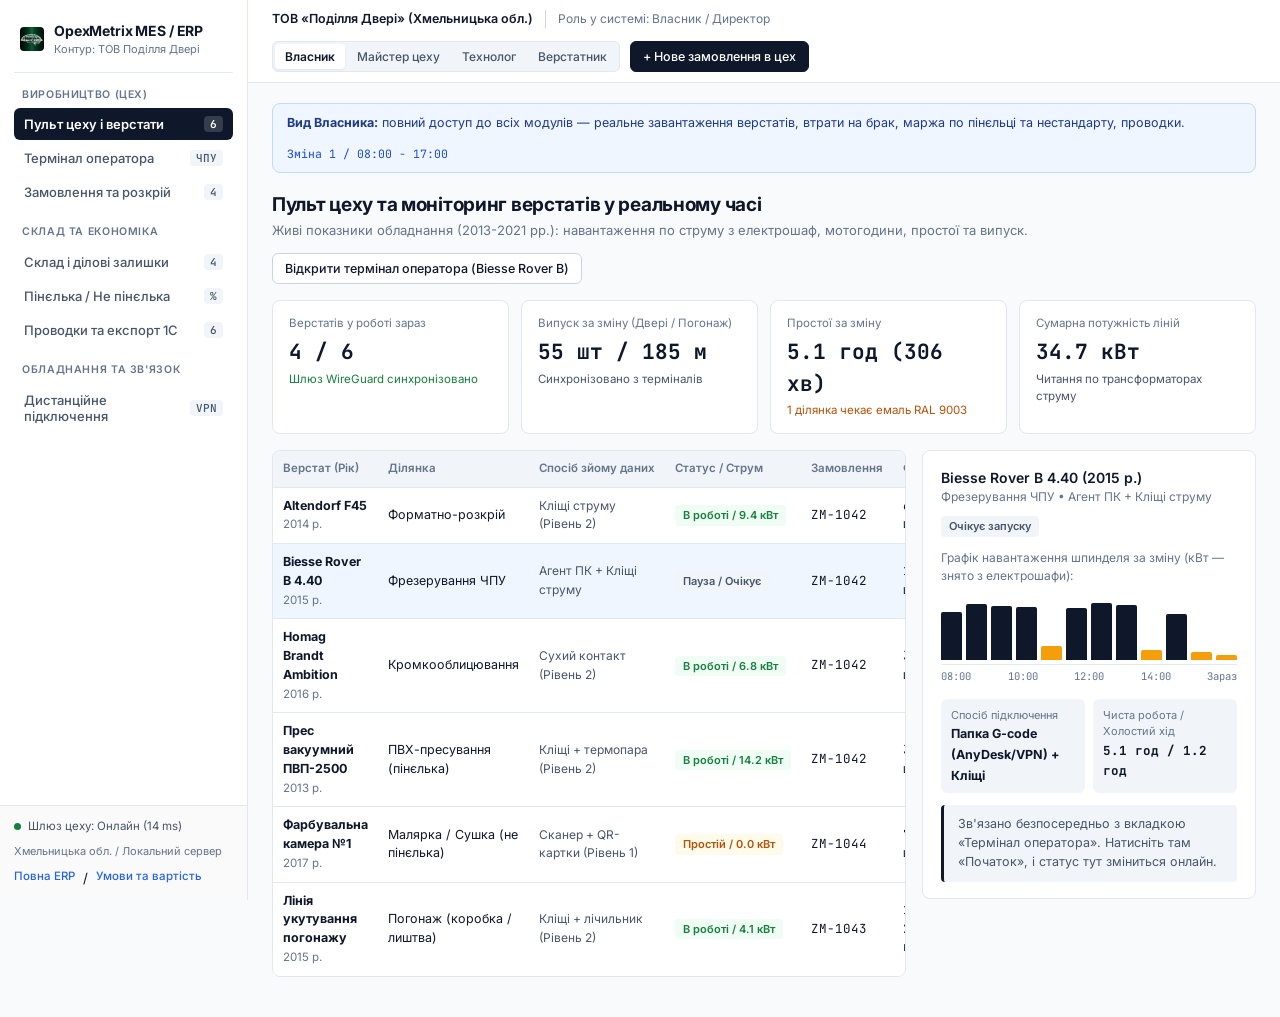
==== commit 34e12232: "polish: eliminate horizontal scroll on shopfloor machines grid and format shift downtime summary" ====
--- a/how-it-works.html
+++ b/how-it-works.html
@@ -292,7 +292,7 @@
 /* Cards & Grids */
 .grid-2 { display: grid; grid-template-columns: 1fr 1fr; gap: 16px; }
 .grid-3 { display: grid; grid-template-columns: repeat(3, 1fr); gap: 14px; }
-.grid-split { display: grid; grid-template-columns: 1.45fr 1fr; gap: 16px; align-items: start; }
+.grid-split { display: grid; grid-template-columns: minmax(0, 1.9fr) minmax(320px, 1fr); gap: 16px; align-items: start; }
 
 .card {
   background: var(--surface);
@@ -318,10 +318,10 @@
   border-radius: 8px;
   overflow-x: auto;
 }
-table { width: 100%; border-collapse: collapse; font-size: 13px; }
+table { width: 100%; border-collapse: collapse; font-size: 12.5px; }
 th, td {
   text-align: left;
-  padding: 10px 12px;
+  padding: 9px 10px;
   border-bottom: 1px solid var(--line);
   vertical-align: middle;
 }
@@ -1410,7 +1410,7 @@
 
     $('kpi-mach-run').textContent = runningCount + ' / ' + state.machines.length;
     $('kpi-kw-total').textContent = totalKw.toFixed(1) + ' кВт';
-    $('kpi-mach-idle').textContent = totalIdleMins + ' хв';
+    $('kpi-mach-idle').textContent = (totalIdleMins / 60).toFixed(1) + ' год (' + totalIdleMins + ' хв)';
 
     var doorsDone = state.orders.filter(function (o) { return o.unit === 'шт'; }).reduce(function (s, o) { return s + o.done; }, 0);
     var pogDone = state.orders.filter(function (o) { return o.unit === 'пог.м'; }).reduce(function (s, o) { return s + o.done; }, 0);
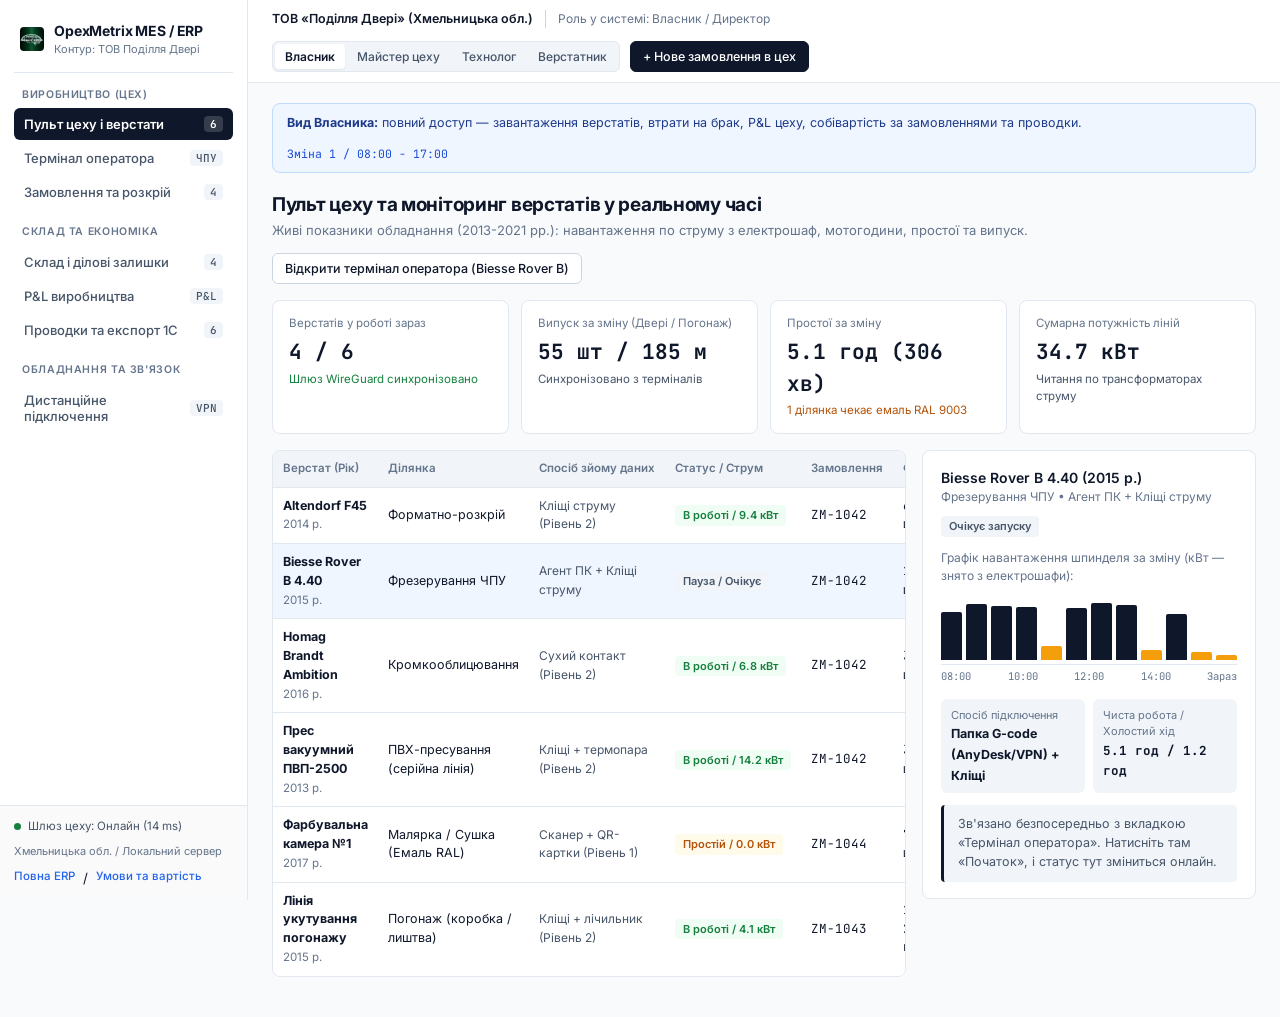
==== commit 4a72d50f: "Remove pinelka references and deploy Production P&L view in MES and ERP" ====
--- a/how-it-works.html
+++ b/how-it-works.html
@@ -634,8 +634,8 @@
           <span class="nav-count" id="cnt-remnants">4</span>
         </button>
         <button type="button" class="nav-btn" data-view="analytics">
-          <span>Пінєлька / Не пінєлька</span>
-          <span class="nav-count">%</span>
+          <span>P&amp;L виробництва</span>
+          <span class="nav-count">P&amp;L</span>
         </button>
         <button type="button" class="nav-btn" data-view="accounting">
           <span>Проводки та експорт 1С</span>
@@ -686,7 +686,7 @@
 
     <div class="content">
       <div class="role-banner" id="role-banner">
-        <span id="role-banner-text"><strong>Вид Власника:</strong> повний доступ до всіх модулів — реальне завантаження верстатів, втрати на брак, маржа по пінєльці та нестандарту, проводки.</span>
+        <span id="role-banner-text"><strong>Вид Власника:</strong> повний доступ — завантаження верстатів, втрати на брак, P&amp;L цеху, собівартість за замовленнями та проводки.</span>
         <span class="mono" style="font-size:11.5px; color:#1D4ED8;" id="live-clock-bar">Зміна 1 / 08:00 - 17:00</span>
       </div>
 
@@ -840,7 +840,7 @@
         <div class="view-head">
           <div>
             <h1>Виробничі замовлення, техкарти (BOM) та імпорт розкрою</h1>
-            <p>Кожне замовлення класифікується на «Пінєльку» (серійне полотно), «Погонаж» або «Нестандарт» для точного розрахунку маржі.</p>
+            <p>Замовлення діляться за типами (Серійні полотна МДФ, Погонаж, Нестандарт / Емаль) для точного обліку витрат у P&amp;L.</p>
           </div>
           <div style="display:flex; gap:8px; flex-wrap:wrap;">
             <button type="button" class="btn" id="btn-import-giblab">Імпортувати карту розкрою (GibLab / Bazis CSV)</button>
@@ -945,23 +945,45 @@
         </div>
       </section>
 
-      <!-- VIEW 5: PINELKA / NON-PINELKA ANALYTICS -->
+      <!-- VIEW 5: PRODUCTION P&L & UNIT ECONOMICS -->
       <section class="view" id="view-analytics">
         <div class="view-head">
           <div>
-            <h1>Аналітика прибутковості: «Пінєлька» проти «Не пінєльки»</h1>
-            <p>Головний інструмент власника: розкладає виробництво на серійні полотна (пінєльку), погонаж і складний нестандарт — показує, де заробляються гроші, а де переналагодження й брак з'їдають маржу.</p>
-          </div>
-          <span class="badge ok">Оновлюється в реальному часі від дій у цеху</span>
-        </div>
-
-        <div class="grid-3" id="an-cards"></div>
+            <h1>Звіт P&amp;L виробництва (Прибутки та збитки цеху)</h1>
+            <p>Автоматичний розрахунок за фактом випуску, списання матеріалів та браку. Ручне коригування цехових OPEX доступне Власнику.</p>
+          </div>
+          <span class="badge ok">P&amp;L у реальному часі</span>
+        </div>
 
         <div class="card">
           <div class="card-head">
             <div>
-              <div class="card-title">Порівняльний зріз по групах продукції (План по техкарті vs Факт з цеху і датчиків)</div>
-              <div class="card-sub">Зверніть увагу на частку часу переналагодження і перефарбувань у непінєльці (нестандарт/фільонка)</div>
+              <div class="card-title">Зведений звіт P&amp;L по цеху (Виручка, Собівартість, Брак, OPEX, Чистий прибуток)</div>
+              <div class="card-sub">Оновлюється автоматично з операцій терміналу верстатів; постійні витрати цеху (OPEX) регулюються вручну Власником</div>
+            </div>
+          </div>
+          <div class="table-wrap">
+            <table>
+              <thead>
+                <tr>
+                  <th>Стаття P&amp;L цеху</th>
+                  <th>Джерело / Рахунок</th>
+                  <th style="text-align:right;">Сума (₴)</th>
+                  <th style="text-align:right;">Частка від виручки</th>
+                </tr>
+              </thead>
+              <tbody id="mes-pnl-tbody"></tbody>
+            </table>
+          </div>
+        </div>
+
+        <div class="grid-3" id="an-cards"></div>
+
+        <div class="card">
+          <div class="card-head">
+            <div>
+              <div class="card-title">Маржинальність по групах виробів (План техкарти vs Факт з цеху)</div>
+              <div class="card-sub">Розбивка P&amp;L між серійними полотнами, погонажем та нестандартними замовленнями</div>
             </div>
           </div>
           <div class="table-wrap">
@@ -986,8 +1008,8 @@
         <div class="card">
           <div class="card-head">
             <div>
-              <div class="card-title">Юніт-економіка по кожному замовленню (Детальний розбір План / Факт)</div>
-              <div class="card-sub">Якщо на терміналі оператора з'явився брак або простій — перевитрата одразу падає в конкретне замовлення</div>
+              <div class="card-title">Юніт-економіка P&amp;L по кожному замовленню</div>
+              <div class="card-sub">Кожен зафіксований брак або простій одразу зменшує фактичний прибуток відповідного замовлення</div>
             </div>
           </div>
           <div class="table-wrap">
@@ -1122,7 +1144,7 @@
                 <tr>
                   <td class="k">Крок 3. База і пілот</td>
                   <td>Скидаєте вивантаження номенклатури з 1С або Excel (плити, фурнітура, емаль, моделі дверей).</td>
-                  <td>Завантажуємо довідники, розмежовуємо аналітику Пінєлька / Погонаж / Нестандарт і ведемо перші 2 тижні.</td>
+                  <td>Завантажуємо довідники, налаштовуємо P&amp;L за групами (Серійні полотна / Погонаж / Нестандарт) і запускаємо пілот.</td>
                   <td class="mono">10 днів</td>
                 </tr>
               </tbody>
@@ -1143,11 +1165,11 @@
       <button type="button" class="btn" id="btn-close-modal">Закрити</button>
     </div>
     <div class="form-row">
-      <label>Категорія виробу (для аналітики Пінєлька / Не пінєлька)</label>
+      <label>Група виробу (для P&amp;L та техкарти BOM)</label>
       <select id="new-ord-cat">
-        <option value="pinelka">Пінєлька (Серійне щитове полотно МДФ, шт/м²)</option>
-        <option value="pogonazh">Не пінєлька: Погонаж (Коробка + лиштва + добір, пог.м)</option>
-        <option value="nonstd">Не пінєлька: Нестандарт / Фільонка / Емаль RAL (нормо-години)</option>
+        <option value="serial">Серійне щитове полотно МДФ (шт / м²)</option>
+        <option value="pogonazh">Погонаж (Коробка + лиштва + добір, пог.м)</option>
+        <option value="nonstd">Нестандарт / Фільонка / Емаль RAL (нормо-години)</option>
       </select>
     </div>
     <div class="form-row">
@@ -1178,7 +1200,7 @@
   var ROLES_INFO = {
     owner: {
       label: 'Роль у системі: Власник / Директор',
-      banner: '<strong>Вид Власника:</strong> повний доступ до всіх модулів — завантаження верстатів, маржа «Пінєлька / Не пінєлька», втрати на брак і проводки.',
+      banner: '<strong>Вид Власника:</strong> повний доступ — завантаження верстатів, P&amp;L виробництва (ручне коригування OPEX), втрати на брак і проводки.',
       defaultView: 'analytics'
     },
     master: {
@@ -1236,14 +1258,14 @@
         note: 'Фіксує фактичну погонну швидкість подачі та нагрів клеєвої ванни без втручання в контролер Homag.'
       },
       {
-        id: 'press', name: 'Прес вакуумний ПВП-2500', year: '2013 р.', area: 'ПВХ-пресування (пінєлька)',
+        id: 'press', name: 'Прес вакуумний ПВП-2500', year: '2013 р.', area: 'ПВХ-пресування (серійна лінія)',
         connShort: 'Кліщі + термопара (Рівень 2)', connFull: 'Шлюз у шафі преса (насос + ТЕН)',
         kw: 14.2, status: 'run', order: 'ZM-1042', plan: 40, done: 34, unit: 'шт',
         runH: 7.1, idleH: 0.3, bars: [95,94,96,92,95,90,93,95,94,91,96,95],
-        note: 'Рахує кількість циклів вакуумного обтиску і температуру столу — ідеально для серійної пінєльки.'
+        note: 'Рахує кількість циклів вакуумного обтиску і температуру столу — дані йдуть у пряму собівартість P&L.'
       },
       {
-        id: 'paint', name: 'Фарбувальна камера №1', year: '2017 р.', area: 'Малярка / Сушка (не пінєлька)',
+        id: 'paint', name: 'Фарбувальна камера №1', year: '2017 р.', area: 'Малярка / Сушка (Емаль RAL)',
         connShort: 'Сканер + QR-картки (Рівень 1)', connFull: 'Ручний USB-сканер + 4 ламіновані QR-картки',
         kw: 0.0, status: 'stop', order: 'ZM-1044', plan: 18, done: 7, unit: 'шт',
         runH: 3.4, idleH: 1.9, bars: [60,65,58,62,0,0,0,55,60,0,0,0],
@@ -1254,12 +1276,12 @@
         connShort: 'Кліщі + лічильник (Рівень 2)', connFull: 'Трансформатор струму + енкодер метражу',
         kw: 4.1, status: 'run', order: 'ZM-1043', plan: 260, done: 185, unit: 'пог.м',
         runH: 6.4, idleH: 0.6, bars: [55,58,60,57,62,59,61,15,58,60,62,59],
-        note: 'Рахує погонні метри коробки й лиштви окремо від полотен (окрема аналітика «Погонаж»).'
+        note: 'Рахує погонні метри коробки й лиштви окремо від полотен (окрема група в P&L).'
       }
     ],
     orders: [
       {
-        id: 'ZM-1042', title: 'Полотно щитове МДФ + ПВХ Софія 800 мм', cat: 'pinelka', catLabel: 'Пінєлька (серійне полотно)',
+        id: 'ZM-1042', title: 'Полотно щитове МДФ + ПВХ Софія 800 мм', cat: 'serial', catLabel: 'Серійні полотна (МДФ / ПВХ)',
         unit: 'шт', plan: 40, done: 18, scrap: 0, rev: 184000, planCost: 106800,
         unitMatCost: 1450, unitScrapPenalty: 1650, extraMat: 0, scrapLoss: 0, idleLoss: 0,
         setupMins: 10, matId: 'mdf16', matPerUnit: 0.74, status: 'В роботі (ЧПУ + Прес)',
@@ -1272,7 +1294,7 @@
         note: 'Випуск іде в серійній закладці. При розкрої 6 листів МДФ 3 смуги по 2800x620 мм повернено на стелаж обрізків під замовлення ЗМ-1043.'
       },
       {
-        id: 'ZM-1043', title: 'Комплект погонажу: коробка телескоп + лиштва + добір', cat: 'pogonazh', catLabel: 'Не пінєлька: Погонаж',
+        id: 'ZM-1043', title: 'Комплект погонажу: коробка телескоп + лиштва + добір', cat: 'pogonazh', catLabel: 'Погонаж (коробка, лиштва, добір)',
         unit: 'пог.м', plan: 260, done: 185, scrap: 2, rev: 124800, planCost: 81900,
         unitMatCost: 195, unitScrapPenalty: 240, extraMat: 390, scrapLoss: 480, idleLoss: 0,
         setupMins: 28, matId: 'mdf10', matPerUnit: 0.22, status: 'Укутування ПВХ',
@@ -1284,7 +1306,7 @@
         note: '65% заготовок на добір та лиштву взято не з нових цілих плит, а з Банку ділового обрізка (економія +14 200 ₴).'
       },
       {
-        id: 'ZM-1044', title: 'Нестандарт: Полотно з глибокою фільонкою 2350 мм (Емаль RAL 9003)', cat: 'nonstd', catLabel: 'Не пінєлька: Нестандарт / Фарба',
+        id: 'ZM-1044', title: 'Нестандарт: Полотно з глибокою фільонкою 2350 мм (Емаль RAL 9003)', cat: 'nonstd', catLabel: 'Нестандарт / Фільонка / Фарба',
         unit: 'шт', plan: 18, done: 7, scrap: 2, rev: 198000, planCost: 134000,
         unitMatCost: 3100, unitScrapPenalty: 4900, extraMat: 6200, scrapLoss: 9800, idleLoss: 6400,
         setupMins: 145, matId: 'ral9003', matPerUnit: 0.85, status: 'Простій у малярці (перевитрата)',
@@ -1296,7 +1318,7 @@
         note: 'КРИТИЧНО ДЛЯ ВЛАСНИКА: через 2 переналагодження фрез (145 хв) та 2 перефарбування фактична маржа впала з 32.3% до 11.9%.'
       },
       {
-        id: 'ZM-1045', title: 'Дверне полотно гладке під прихований короб 800х2000', cat: 'pinelka', catLabel: 'Пінєлька (серійне полотно)',
+        id: 'ZM-1045', title: 'Дверне полотно гладке під прихований короб 800х2000', cat: 'serial', catLabel: 'Серійні полотна (МДФ / ПВХ)',
         unit: 'шт', plan: 30, done: 30, scrap: 0, rev: 165000, planCost: 94500,
         unitMatCost: 1620, unitScrapPenalty: 1850, extraMat: 0, scrapLoss: 0, idleLoss: 0,
         setupMins: 6, matId: 'mdf16', matPerUnit: 0.78, status: 'На складі ГП',
@@ -1321,13 +1343,14 @@
       { code: 'REM-0825', mat: 'Брус сосновий зрощений', size: '1150 x 42 x 32', qty: 18, src: 'ЗМ-1042', target: 'Внутрішні закладні під замок' }
     ],
     ledger: [
-      { t: '08:15', src: 'Розкрій Altendorf (ЗМ-1042)', dt: '231', kt: '201', sum: 28400, note: 'Списання 29.6 м² МДФ 16 мм на партію пінєльки' },
+      { t: '08:15', src: 'Розкрій Altendorf (ЗМ-1042)', dt: '231', kt: '201', sum: 28400, note: 'Списання 29.6 м² МДФ 16 мм на серійну партію полотен' },
       { t: '08:22', src: 'Повернення обрізка на стелаж', dt: '2019', kt: '231', sum: 2180, note: 'Оприбутковано 3 смуги REM-0814 (2800x620) в Банк залишку' },
       { t: '09:40', src: 'Укутування погонажу (ЗМ-1043)', dt: '231', kt: '2019', sum: 8900, note: 'Видано діловий залишок зі стелажу на добір/лиштву' },
       { t: '10:05', src: 'Списання браку в малярці (ЗМ-1044)', dt: '947', kt: '231', sum: 9800, note: '2 полотна RAL 9003 пішли на перефарбування (Скол торця)' },
       { t: '10:30', src: 'Випуск ГП (ЗМ-1045)', dt: '26', kt: '231', sum: 94500, note: 'Оприбутковано 30 полотен під прихований короб на склад ГП' },
       { t: '10:32', src: 'Нарахування відрядної оплати цеху', dt: '231', kt: '661', sum: 14200, note: 'Розрахунок бригади за закриту партію ЗМ-1045' }
-    ]
+    ],
+    shopOpex: 48500
   };
 
   function getOrderById(id) {
@@ -1492,7 +1515,7 @@
   function renderOrders() {
     $('orders-tbody').innerHTML = state.orders.map(function (o) {
       var sel = o.id === state.selectedOrderId ? ' selected' : '';
-      var catBadge = o.cat === 'pinelka' ? 'ok' : (o.cat === 'pogonazh' ? 'blue' : 'warn');
+      var catBadge = o.cat === 'serial' ? 'ok' : (o.cat === 'pogonazh' ? 'blue' : 'warn');
       return '<tr class="clickable' + sel + '" data-ord="' + o.id + '">' +
         '<td class="mono"><strong>' + o.id + '</strong></td>' +
         '<td>' + o.title + '</td>' +
@@ -1537,10 +1560,42 @@
   }
 
   function renderAnalytics() {
+    var totRev = 0, totBom = 0, totLosses = 0;
+    state.orders.forEach(function (o) {
+      totRev += o.rev;
+      totBom += o.planCost;
+      totLosses += o.extraMat + o.scrapLoss + o.idleLoss;
+    });
+    var grossProfit = totRev - totBom - totLosses;
+    var opex = Number(state.shopOpex) || 0;
+    var netPnl = grossProfit - opex;
+    var pct = function (v) { return totRev > 0 ? ((v / totRev) * 100).toFixed(1) + '%' : '0.0%'; };
+    var disOpex = state.persona === 'owner' ? '' : 'disabled';
+
+    var pnlTbody = $('mes-pnl-tbody');
+    if (pnlTbody) {
+      pnlTbody.innerHTML =
+        '<tr><td><strong>1. Виручка цеху за активними замовленнями</strong></td><td class="mono">Рах. 701 / 703</td><td class="mono" style="text-align:right; font-weight:700;">' + fmtUah(totRev) + '</td><td class="mono" style="text-align:right;">100.0%</td></tr>' +
+        '<tr><td>2. Пряма виробнича собівартість (BOM + відрядна ЗП)</td><td class="mono">Рах. 231 <- 201 / 661</td><td class="mono" style="text-align:right;">-' + fmtUah(totBom) + '</td><td class="mono" style="text-align:right;">' + pct(totBom) + '</td></tr>' +
+        '<tr><td>3. Втрати на брак, перефарбування, простої та перевитрату</td><td class="mono">Рах. 947 / Цех</td><td class="mono" style="text-align:right; color:var(--bad);">-' + fmtUah(totLosses) + '</td><td class="mono" style="text-align:right;">' + pct(totLosses) + '</td></tr>' +
+        '<tr style="background:#F8FAFC;"><td><strong>4. Валовий прибуток виробництва (Gross Profit)</strong></td><td class="mono">Авто-розрахунок</td><td class="mono" style="text-align:right; font-weight:800;">' + fmtUah(grossProfit) + '</td><td class="mono" style="text-align:right; font-weight:700;">' + pct(grossProfit) + '</td></tr>' +
+        '<tr><td>5. Накладні витрати цеху (Е/е, інструмент, оренда — правка Власника)</td><td class="mono">Рах. 91 / OPEX</td><td class="mono" style="text-align:right;"><input type="number" id="mes-opex-input" value="' + opex + '" min="0" step="1000" style="width:110px; text-align:right; padding:4px 8px; border:1px solid var(--border); border-radius:4px; font-family:var(--mono);" ' + disOpex + ' /></td><td class="mono" style="text-align:right;">' + pct(opex) + '</td></tr>' +
+        '<tr style="background:#F0FDF4; border-top:2px solid #16A34A;"><td><strong>6. Чистий прибуток P&amp;L цеху (EBITDA)</strong></td><td class="mono">Рах. 791 (P&amp;L)</td><td class="mono" style="text-align:right; font-weight:800; color:#15803D;">' + fmtUah(netPnl) + '</td><td class="mono" style="text-align:right; font-weight:800; color:#15803D;">' + pct(netPnl) + '</td></tr>';
+
+      var opexInp = $('mes-opex-input');
+      if (opexInp) {
+        opexInp.onchange = function () {
+          if (state.persona !== 'owner') return;
+          state.shopOpex = Math.max(0, Number(opexInp.value) || 0);
+          renderAnalytics();
+        };
+      }
+    }
+
     var groups = [
-      { key: 'pinelka', title: 'Пінєлька (Щитові серійні полотна)', unit: 'шт / м²' },
-      { key: 'pogonazh', title: 'Не пінєлька: Погонаж (коробка, лиштва, добір)', unit: 'пог.м' },
-      { key: 'nonstd', title: 'Не пінєлька: Нестандарт / Фільонка / Емаль', unit: 'шт / нормо-год' }
+      { key: 'serial', title: 'Серійні полотна (Щитові МДФ / ПВХ)', unit: 'шт / м²' },
+      { key: 'pogonazh', title: 'Погонаж (коробка, лиштва, добір)', unit: 'пог.м' },
+      { key: 'nonstd', title: 'Нестандарт / Фільонка / Емаль', unit: 'шт / нормо-год' }
     ];
 
     var summaryRows = groups.map(function (g) {
@@ -1657,6 +1712,7 @@
     Array.prototype.forEach.call($('role-switch').querySelectorAll('button'), function (b) {
       b.classList.toggle('active', b.getAttribute('data-persona') === persona);
     });
+    renderAnalytics();
     switchView(info.defaultView);
   }
 
@@ -1784,7 +1840,7 @@
       var mat = state.warehouse.find(function (w) { return w.id === o.matId; }) || state.warehouse[0];
       mat.stock = Math.max(0, mat.stock - o.matPerUnit);
       addLedgerRow('Списання браку ' + o.id, '947', '231', o.unitScrapPenalty + o.unitMatCost, 'Причина: ' + reason);
-      addOpLog('БРАК (' + reason + ') по замовленню ' + o.id + '. На собівартість списано +' + fmtUah(o.unitScrapPenalty + o.unitMatCost) + ' (оновилось в аналітиці Пінєлька / Не пінєлька).');
+      addOpLog('БРАК (' + reason + ') по замовленню ' + o.id + '. На собівартість списано +' + fmtUah(o.unitScrapPenalty + o.unitMatCost) + ' (оновилось у звіті P&L цеху).');
     }
     renderAll();
   };
@@ -1812,7 +1868,7 @@
     var rev = Math.max(10000, parseInt($('new-ord-rev').value || '180000', 10));
     var num = 1046 + state.orders.length - 4;
     var id = 'ZM-' + num;
-    var catLabel = cat === 'pinelka' ? 'Пінєлька (серійне полотно)' : (cat === 'pogonazh' ? 'Не пінєлька: Погонаж' : 'Не пінєлька: Нестандарт / Фарба');
+    var catLabel = cat === 'serial' ? 'Серійні полотна (МДФ / ПВХ)' : (cat === 'pogonazh' ? 'Погонаж (коробка, лиштва, добір)' : 'Нестандарт / Фільонка / Фарба');
     var unit = cat === 'pogonazh' ? 'пог.м' : 'шт';
     var planCost = Math.round(rev * (cat === 'nonstd' ? 0.69 : 0.59));
     var matId = cat === 'pogonazh' ? 'mdf10' : (cat === 'nonstd' ? 'ral9003' : 'mdf16');
@@ -1847,7 +1903,7 @@
     }
     state.orders.unshift({
       id: 'ZM-1049', title: 'Імпорт GibLab CSV: Щитові двері Loft 700/800/900 (22 шт)',
-      cat: 'pinelka', catLabel: 'Пінєлька (серійне полотно)', unit: 'шт', plan: 22, done: 0, scrap: 0,
+      cat: 'serial', catLabel: 'Серійні полотна (МДФ / ПВХ)', unit: 'шт', plan: 22, done: 0, scrap: 0,
       rev: 105600, planCost: 61200, unitMatCost: 1380, unitScrapPenalty: 1600, extraMat: 0, scrapLoss: 0, idleLoss: 0,
       setupMins: 9, matId: 'mdf16', matPerUnit: 0.72, status: 'Імпортовано з GibLab',
       bom: [
@@ -1877,6 +1933,10 @@
   };
 
   renderAll();
+  try {
+    var qView = new URLSearchParams(window.location.search).get('view');
+    if (qView && $('view-' + qView)) switchView(qView);
+  } catch (_e) {}
 })();
 </script>
 </body>
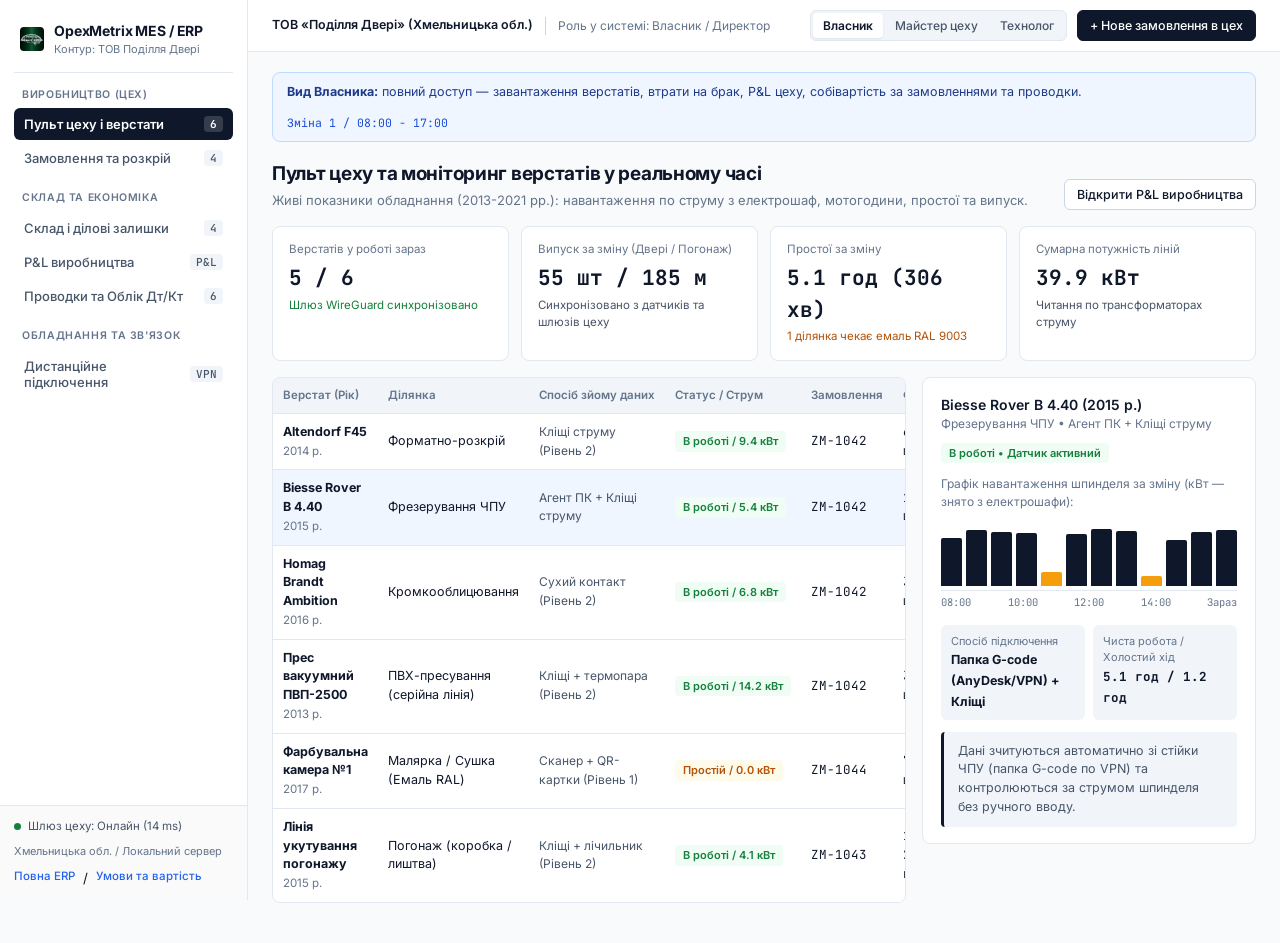
==== commit 09eeedf3: "Fix MRP reorder card overlap and remove operator terminal + 1C labels from how-it-works" ====
--- a/how-it-works.html
+++ b/how-it-works.html
@@ -617,10 +617,6 @@
           <span>Пульт цеху і верстати</span>
           <span class="nav-count" id="cnt-machines">6</span>
         </button>
-        <button type="button" class="nav-btn" data-view="terminal">
-          <span>Термінал оператора</span>
-          <span class="nav-count">ЧПУ</span>
-        </button>
         <button type="button" class="nav-btn" data-view="orders">
           <span>Замовлення та розкрій</span>
           <span class="nav-count" id="cnt-orders">4</span>
@@ -638,7 +634,7 @@
           <span class="nav-count">P&amp;L</span>
         </button>
         <button type="button" class="nav-btn" data-view="accounting">
-          <span>Проводки та експорт 1С</span>
+          <span>Проводки та Облік Дт/Кт</span>
           <span class="nav-count" id="cnt-ledger">6</span>
         </button>
       </div>
@@ -678,7 +674,6 @@
           <button type="button" class="active" data-persona="owner">Власник</button>
           <button type="button" data-persona="master">Майстер цеху</button>
           <button type="button" data-persona="tech">Технолог</button>
-          <button type="button" data-persona="operator">Верстатник</button>
         </div>
         <button type="button" class="btn primary" id="btn-open-new-order">+ Нове замовлення в цех</button>
       </div>
@@ -697,12 +692,12 @@
             <h1>Пульт цеху та моніторинг верстатів у реальному часі</h1>
             <p>Живі показники обладнання (2013-2021 рр.): навантаження по струму з електрошаф, мотогодини, простої та випуск.</p>
           </div>
-          <button type="button" class="btn" id="btn-go-terminal">Відкрити термінал оператора (Biesse Rover B)</button>
+          <button type="button" class="btn" id="btn-go-analytics">Відкрити P&amp;L виробництва</button>
         </div>
 
         <div class="kpis">
           <div class="kpi"><small>Верстатів у роботі зараз</small><b id="kpi-mach-run">5 / 6</b><span class="sub ok">Шлюз WireGuard синхронізовано</span></div>
-          <div class="kpi"><small>Випуск за зміну (Двері / Погонаж)</small><b id="kpi-shift-out">148 шт / 185 м</b><span class="sub">Синхронізовано з терміналів</span></div>
+          <div class="kpi"><small>Випуск за зміну (Двері / Погонаж)</small><b id="kpi-shift-out">148 шт / 185 м</b><span class="sub">Синхронізовано з датчиків та шлюзів цеху</span></div>
           <div class="kpi"><small>Простої за зміну</small><b id="kpi-mach-idle">47 хв</b><span class="sub warn" id="kpi-idle-reason">1 ділянка чекає емаль RAL 9003</span></div>
           <div class="kpi"><small>Сумарна потужність ліній</small><b id="kpi-kw-total">34.5 кВт</b><span class="sub">Читання по трансформаторах струму</span></div>
         </div>
@@ -749,87 +744,7 @@
             </div>
 
             <div class="note-box" style="margin-top:12px;" id="md-note">
-              Навіть якщо оператор не натиснув кнопку на планшеті, система бачить по падінню струму нижче 0.5 кВт, коли шпиндель реально зупинився.
-            </div>
-          </div>
-        </div>
-      </section>
-
-      <!-- VIEW 2: OPERATOR TERMINAL -->
-      <section class="view" id="view-terminal">
-        <div class="view-head">
-          <div>
-            <h1>Робоче місце оператора біля верстата</h1>
-            <p>Те, що бачить верстатник на планшеті. Натисніть кнопки нижче — дані підуть у пульт цеху, на склад, в аналітику та проводки.</p>
-          </div>
-          <span class="badge blue" id="op-mode-badge">Зв'язано з Biesse Rover B (2015 р.)</span>
-        </div>
-
-        <div class="op-grid">
-          <div class="terminal-frame">
-            <div class="terminal-screen">
-              <div class="term-top">
-                <span>Верстат: Biesse Rover B (ЧПУ)</span>
-                <span class="mono" id="op-clock">08:00</span>
-              </div>
-
-              <div>
-                <label style="font-size:11px; font-weight:600; color:var(--muted); display:block; margin-bottom:4px;">Активне замовлення (маршрутний лист):</label>
-                <select class="term-select" id="op-order-select"></select>
-              </div>
-
-              <div class="term-sensor">
-                <span style="display:flex; align-items:center; gap:6px;">
-                  <span class="dot muted" id="op-sensor-dot"></span>
-                  <span>Сигнал з електрошафи (кліщі 3Ф)</span>
-                </span>
-                <span class="mono" id="op-sensor-kw">0.2 кВт / Стоїть</span>
-              </div>
-
-              <div class="term-meta">
-                <div>План партії<b class="mono" id="op-plan">40 шт</b></div>
-                <div>Виконано факт<b class="mono" id="op-done">0 шт</b></div>
-                <div>Час циклу<b class="mono" id="op-elapsed">00:00</b></div>
-                <div>Резерв сировини<b class="mono" id="op-mat-left">84.0 м²</b></div>
-              </div>
-
-              <div class="term-state" id="op-state">Очікує сканування маршрутного листа</div>
-
-              <div class="reason-drawer" id="op-reason-drawer">
-                <small id="op-reason-title">Оберіть причину:</small>
-                <div class="reason-grid" id="op-reason-grid"></div>
-              </div>
-
-              <div class="term-actions">
-                <button type="button" class="btn primary" id="bStart">Початок</button>
-                <button type="button" class="btn" id="bPiece" disabled>+1 Готова од.</button>
-                <button type="button" class="btn" id="bStop" disabled>Простій</button>
-                <button type="button" class="btn" id="bScrap" disabled>Зафіксувати брак</button>
-                <button type="button" class="btn primary" id="bEnd" style="grid-column:1/3" disabled>Завершити зміну / партію</button>
-              </div>
-            </div>
-          </div>
-
-          <div style="display:flex; flex-direction:column; gap:14px;">
-            <div class="card">
-              <div class="card-head">
-                <div class="card-title">Живий журнал подій цеху (онлайн для майстра і бухгалтера)</div>
-                <span class="card-sub">Оновлюється в момент натискання</span>
-              </div>
-              <div id="op-logbox"><div style="color:var(--muted); padding:6px 0;">Поки що операцій не зафіксовано. Натисніть «Початок» на терміналі ліворуч.</div></div>
-            </div>
-
-            <div class="card">
-              <div class="card-head">
-                <div class="card-title">Альтернатива для малярки й розкрою: керування сканером (без дотику до екрана)</div>
-              </div>
-              <p style="font-size:12.5px; color:var(--ink2);">Де тирса, клей або аерозольна фарба і люди в рукавицях — біля сканера висять 4 заламіновані картки зі штрихкодом. Натисніть будь-яку картку нижче, щоб зімітувати «пік» сканером:</p>
-              <div class="qr-deck">
-                <button type="button" class="qr-action-btn" data-qr="start"><span>[ |||| ||| ]</span>ПОЧАТОК</button>
-                <button type="button" class="qr-action-btn" data-qr="piece" disabled><span>[ || |||| ]</span>+1 ДЕТАЛЬ</button>
-                <button type="button" class="qr-action-btn" data-qr="idle" disabled><span>[ ||| ||| ]</span>ПРОСТІЙ</button>
-                <button type="button" class="qr-action-btn" data-qr="end" disabled><span>[ |||| || ]</span>ЗАВЕРШИТИ</button>
-              </div>
+              Система автоматично бачить за падінням струму нижче 0.5 кВт, коли шпиндель реально зупинився, та фіксує простій без ручного втручання.
             </div>
           </div>
         </div>
@@ -896,14 +811,14 @@
         <div class="view-head">
           <div>
             <h1>Склад матеріалів та Банк ділового залишку (обрізки)</h1>
-            <p>Списання відбувається автоматично по факту випуску деталей на терміналах. Кожен великий обрізок повертається на стелаж із точними розмірами.</p>
+            <p>Списання відбувається автоматично по факту випуску деталей за QR-скануванням та техкартою (BOM). Кожен великий обрізок повертається на стелаж із точними розмірами.</p>
           </div>
         </div>
 
         <div class="card">
           <div class="card-head">
             <div class="card-title">Основна сировина та фурнітура (Рахунок 201)</div>
-            <span class="card-sub">Залишки зменшуються при роботі оператора у вкладці «Термінал оператора»</span>
+            <span class="card-sub">Залишки зменшуються автоматично при скануванні QR/штрихкодів та закритті нарядів цеху</span>
           </div>
           <div class="table-wrap">
             <table>
@@ -959,7 +874,7 @@
           <div class="card-head">
             <div>
               <div class="card-title">Зведений звіт P&amp;L по цеху (Виручка, Собівартість, Брак, OPEX, Чистий прибуток)</div>
-              <div class="card-sub">Оновлюється автоматично з операцій терміналу верстатів; постійні витрати цеху (OPEX) регулюються вручну Власником</div>
+              <div class="card-sub">Оновлюється автоматично з датчиків верстатів, шлюзів цеху та QR-складу; постійні витрати цеху (OPEX) регулюються вручну Власником</div>
             </div>
           </div>
           <div class="table-wrap">
@@ -1031,14 +946,14 @@
         </div>
       </section>
 
-      <!-- VIEW 6: ACCOUNTING & 1C EXPORT -->
+      <!-- VIEW 6: ACCOUNTING & DOUBLE ENTRY LEDGER -->
       <section class="view" id="view-accounting">
         <div class="view-head">
           <div>
-            <h1>Автоматичні проводки (Дт/Кт) та вивантаження в 1С / BAS / ДПС</h1>
-            <p>Бухгалтер не перебиває цехові наряди вручну. Всі списання та випуски з терміналів формують подвійний запис.</p>
-          </div>
-          <button type="button" class="btn primary" id="btn-gen-xml">Сформувати XML-пакет обміну для 1С / BAS</button>
+            <h1>Автоматичні проводки (Дт/Кт) та Дзеркальний реєстр Excel / ДПС</h1>
+            <p>Бухгалтер не перебиває цехові наряди вручну. Всі списання та випуски автоматично формують подвійний запис.</p>
+          </div>
+          <button type="button" class="btn primary" id="btn-gen-xml">Сформувати XML-пакет обліку (ДПС / Excel)</button>
         </div>
 
         <div class="table-wrap">
@@ -1059,8 +974,8 @@
 
         <div class="card" id="xml-preview-card" style="display:none;">
           <div class="card-head">
-            <div class="card-title">Сформований пакет XML (Стандарт обміну BAS / 1С:Підприємство)</div>
-            <span class="badge ok">Готово до імпорту без програміста</span>
+            <div class="card-title">Сформований пакет XML (Стандартизований реєстр проводок Дт/Кт)</div>
+            <span class="badge ok">Готово для Главбуха</span>
           </div>
           <div class="xml-box" id="xml-box"></div>
         </div>
@@ -1093,7 +1008,7 @@
           <div class="card">
             <span class="badge blue">ЧПУ з ПК (Biesse, Homag, Syntec)</span>
             <h3 style="font-size:15px; margin:8px 0 6px;">2. Підключення через AnyDesk / VPN за 20 хвилин</h3>
-            <p style="font-size:13px; color:var(--ink2);">Якщо біля ЧПУ вже стоїть стійка чи комп'ютер оператора на Windows (навіть Windows XP / 7):</p>
+            <p style="font-size:13px; color:var(--ink2);">Якщо біля ЧПУ вже стоїть стійка чи комп'ютер керування на Windows (навіть Windows XP / 7):</p>
             <ul style="margin:8px 0 0 18px; font-size:12.5px; color:var(--ink2); display:flex; flex-direction:column; gap:5px;">
               <li>Ваш адміністратор або майстер запускає AnyDesk / RustDesk на 15 хвилин.</li>
               <li>Наш інженер підключає в режимі «тільки читання» папку виконаних програм (G-code / CIX / BPP) або статистику циклів.</li>
@@ -1103,11 +1018,11 @@
 
           <div class="card">
             <span class="badge ok">Ручні ділянки та запуск за 1 день</span>
-            <h3 style="font-size:15px; margin:8px 0 6px;">3. Термінали та QR-картки у браузері</h3>
+            <h3 style="font-size:15px; margin:8px 0 6px;">3. QR-сканери та штрихкоди на ділянках</h3>
             <p style="font-size:13px; color:var(--ink2);">Для малярки, шліфування, збірки та складу виїзд інженера взагалі не потрібен:</p>
             <ul style="margin:8px 0 0 18px; font-size:12.5px; color:var(--ink2); display:flex; flex-direction:column; gap:5px;">
-              <li>На будь-якому планшеті або старому ноутбуці відкривається робочий екран (як у вкладці «Термінал оператора»).</li>
-              <li>Підключається USB-сканер за 1 500 грн, друкуються на вашому принтері заламіновані QR-картки операцій.</li>
+              <li>Підключається USB-сканер за 1 500 грн, друкуються на вашому принтері етикетки та заламіновані QR-картки замовлень.</li>
+              <li>Комірник та майстер сканують штрихкод — списання сировини й випуск готової продукції автоматично падають у склад та облік.</li>
               <li>Запускається за один робочий день дистанційно з Києва.</li>
             </ul>
           </div>
@@ -1143,7 +1058,7 @@
                 </tr>
                 <tr>
                   <td class="k">Крок 3. База і пілот</td>
-                  <td>Скидаєте вивантаження номенклатури з 1С або Excel (плити, фурнітура, емаль, моделі дверей).</td>
+                  <td>Передаєте таблиці Excel з номенклатурою та техкартами (плити, фурнітура, емаль, моделі дверей).</td>
                   <td>Завантажуємо довідники, налаштовуємо P&amp;L за групами (Серійні полотна / Погонаж / Нестандарт) і запускаємо пілот.</td>
                   <td class="mono">10 днів</td>
                 </tr>
@@ -1212,11 +1127,6 @@
       label: 'Роль у системі: Технолог / Конструктор',
       banner: '<strong>Вид Технолога:</strong> завантаження карт розкрою з GibLab/Bazis, контроль списань за техкартою та видача ділових обрізків зі стелажу.',
       defaultView: 'orders'
-    },
-    operator: {
-      label: 'Роль у системі: Оператор верстата ЧПУ',
-      banner: '<strong>Вид Верстатника:</strong> бачить тільки один простий екран із активним нарядом. Інших розділів (фінанси, бухгалтерія, зарплати колег) йому не показує.',
-      defaultView: 'terminal'
     }
   };
 
@@ -1225,14 +1135,6 @@
     persona: 'owner',
     selectedMachineId: 'biesse',
     selectedOrderId: 'ZM-1042',
-    opOrderId: 'ZM-1042',
-    opRunning: false,
-    opPaused: false,
-    opIdleReason: '',
-    opSec: 0,
-    opIdleSec: 0,
-    opTimer: null,
-    opLogs: [],
     xmlShown: false,
     machines: [
       {
@@ -1245,10 +1147,9 @@
       {
         id: 'biesse', name: 'Biesse Rover B 4.40', year: '2015 р.', area: 'Фрезерування ЧПУ',
         connShort: 'Агент ПК + Кліщі струму', connFull: 'Папка G-code (AnyDesk/VPN) + Кліщі',
-        kw: 0.2, status: 'wait', order: 'ZM-1042', plan: 40, done: 18, unit: 'шт',
-        runH: 5.1, idleH: 1.2, bars: [70,82,80,78,20,76,84,81,15,68,12,8],
-        note: 'Зв\'язано безпосередньо з вкладкою «Термінал оператора». Натисніть там «Початок», і статус тут зміниться онлайн.',
-        isTerminalLinked: true
+        kw: 5.4, status: 'run', order: 'ZM-1042', plan: 40, done: 18, unit: 'шт',
+        runH: 5.1, idleH: 1.2, bars: [70,82,80,78,20,76,84,81,15,68,80,82],
+        note: 'Дані зчитуються автоматично зі стійки ЧПУ (папка G-code по VPN) та контролюються за струмом шпинделя без ручного вводу.'
       },
       {
         id: 'homag', name: 'Homag Brandt Ambition', year: '2016 р.', area: 'Кромкооблицювання',
@@ -1361,22 +1262,6 @@
     state.ledger.unshift({ t: nowStr(), src: src, dt: dt, kt: kt, sum: Math.round(sum), note: note });
   }
 
-  function addOpLog(msg) {
-    state.opLogs.unshift({ t: nowStr(), m: msg });
-    renderOpLogs();
-  }
-
-  function renderOpLogs() {
-    var box = $('op-logbox');
-    if (!state.opLogs.length) {
-      box.innerHTML = '<div style="color:var(--muted); padding:6px 0;">Поки що операцій не зафіксовано. Натисніть «Початок» на терміналі ліворуч.</div>';
-      return;
-    }
-    box.innerHTML = state.opLogs.slice(0, 9).map(function (l) {
-      return '<div class="feed-row"><span class="mono" style="color:var(--muted);">' + l.t + '</span><span>' + l.m + '</span></div>';
-    }).join('');
-  }
-
   function renderSidebarCounts() {
     $('cnt-machines').textContent = state.machines.length;
     $('cnt-orders').textContent = state.orders.length;
@@ -1399,26 +1284,12 @@
       var curPlan = m.plan;
       var curUnit = m.unit;
 
-      if (m.isTerminalLinked) {
-        ord = getOrderById(state.opOrderId);
-        curDone = ord.done;
-        curPlan = ord.plan;
-        curUnit = ord.unit;
-        if (state.opRunning && !state.opPaused) {
-          m.status = 'run'; curKw = 5.4; stLabel = 'В роботі / 5.4 кВт'; stCls = 'ok';
-        } else if (state.opRunning && state.opPaused) {
-          m.status = 'stop'; curKw = 0.2; stLabel = 'Простій / 0.2 кВт'; stCls = 'warn';
-        } else {
-          m.status = 'wait'; curKw = 0.2; stLabel = ord.done > 0 ? 'Пауза / Очікує' : 'Зупинено / 0.0 кВт'; stCls = '';
-        }
-      } else {
-        if (m.status === 'run') { stLabel = 'В роботі / ' + m.kw.toFixed(1) + ' кВт'; stCls = 'ok'; }
-        else if (m.status === 'stop') { stLabel = 'Простій / 0.0 кВт'; stCls = 'warn'; }
-      }
+      if (m.status === 'run') { stLabel = 'В роботі / ' + m.kw.toFixed(1) + ' кВт'; stCls = 'ok'; }
+      else if (m.status === 'stop') { stLabel = 'Простій / 0.0 кВт'; stCls = 'warn'; }
 
       if (m.status === 'run') runningCount++;
       totalKw += curKw;
-      totalIdleMins += Math.round(m.idleH * 60 + (m.isTerminalLinked ? state.opIdleSec / 60 : 0));
+      totalIdleMins += Math.round(m.idleH * 60);
 
       var sel = state.selectedMachineId === m.id ? ' selected' : '';
       return '<tr class="clickable' + sel + '" data-mach="' + m.id + '">' +
@@ -1457,59 +1328,6 @@
       var h = Math.max(4, Math.round(v * 0.68));
       return '<div class="pulse-col"><div class="pulse-bar ' + cls + '" style="height:' + h + 'px"></div></div>';
     }).join('');
-  }
-
-  function renderTerminal() {
-    var sel = $('op-order-select');
-    sel.innerHTML = state.orders.map(function (o) {
-      return '<option value="' + o.id + '"' + (o.id === state.opOrderId ? ' selected' : '') + '>' + o.id + ' — ' + o.title + ' (' + o.done + '/' + o.plan + ' ' + o.unit + ')</option>';
-    }).join('');
-
-    var o = getOrderById(state.opOrderId);
-    var mat = state.warehouse.find(function (w) { return w.id === o.matId; }) || state.warehouse[0];
-
-    $('op-clock').textContent = nowStr();
-    $('op-plan').textContent = o.plan + ' ' + o.unit;
-    $('op-done').textContent = o.done + ' ' + o.unit;
-    $('op-elapsed').textContent = pad(Math.floor(state.opSec / 60)) + ':' + pad(state.opSec % 60);
-    $('op-mat-left').textContent = mat.stock.toFixed(1) + ' ' + mat.unit;
-
-    var sDot = $('op-sensor-dot');
-    var sKw = $('op-sensor-kw');
-    var st = $('op-state');
-
-    if (state.opRunning && !state.opPaused) {
-      sDot.className = 'dot';
-      sKw.textContent = '5.4 кВт / Шпиндель ріже';
-      st.className = 'term-state run';
-      st.textContent = 'В роботі • Партія ' + o.id + ' (Брак: ' + o.scrap + ' ' + o.unit + ')';
-    } else if (state.opRunning && state.opPaused) {
-      sDot.className = 'dot warn';
-      sKw.textContent = '0.2 кВт / Холостий хід';
-      st.className = 'term-state stop';
-      st.textContent = 'Простій: ' + (state.opIdleReason || 'Очікування');
-    } else {
-      sDot.className = 'dot muted';
-      sKw.textContent = '0.0 кВт / Верстат стоїть';
-      st.className = 'term-state';
-      st.textContent = o.done > 0 ? 'Наряд відкрито (' + o.done + '/' + o.plan + ' ' + o.unit + ')' : 'Очікує початку операції';
-    }
-
-    $('bStart').disabled = state.opRunning;
-    $('bPiece').disabled = !state.opRunning || state.opPaused;
-    $('bScrap').disabled = !state.opRunning || state.opPaused;
-    $('bEnd').disabled = !state.opRunning;
-    $('bStop').disabled = !state.opRunning;
-    $('bStop').textContent = state.opPaused ? 'Продовжити роботу' : 'Простій';
-
-    var qrStart = document.querySelector('.qr-action-btn[data-qr="start"]');
-    var qrPiece = document.querySelector('.qr-action-btn[data-qr="piece"]');
-    var qrIdle = document.querySelector('.qr-action-btn[data-qr="idle"]');
-    var qrEnd = document.querySelector('.qr-action-btn[data-qr="end"]');
-    if (qrStart) qrStart.disabled = state.opRunning;
-    if (qrPiece) qrPiece.disabled = !state.opRunning || state.opPaused;
-    if (qrIdle) qrIdle.disabled = !state.opRunning;
-    if (qrEnd) qrEnd.disabled = !state.opRunning;
   }
 
   function renderOrders() {
@@ -1687,7 +1505,6 @@
   function renderAll() {
     renderSidebarCounts();
     renderMachines();
-    renderTerminal();
     renderOrders();
     renderWarehouse();
     renderAnalytics();
@@ -1707,6 +1524,7 @@
   function switchPersona(persona) {
     state.persona = persona;
     var info = ROLES_INFO[persona];
+    if (!info) return;
     $('active-role-label').textContent = info.label;
     $('role-banner-text').innerHTML = info.banner;
     Array.prototype.forEach.call($('role-switch').querySelectorAll('button'), function (b) {
@@ -1716,63 +1534,6 @@
     switchView(info.defaultView);
   }
 
-  function startOp() {
-    var o = getOrderById(state.opOrderId);
-    state.opRunning = true;
-    state.opPaused = false;
-    state.opIdleReason = '';
-    $('op-reason-drawer').classList.remove('open');
-    clearInterval(state.opTimer);
-    state.opTimer = setInterval(function () {
-      if (!state.opRunning) return;
-      if (state.opPaused) {
-        state.opIdleSec++;
-        o.idleLoss += 25;
-      } else {
-        state.opSec++;
-      }
-      $('op-elapsed').textContent = pad(Math.floor(state.opSec / 60)) + ':' + pad(state.opSec % 60);
-      if (state.opPaused) { renderMachines(); renderAnalytics(); }
-    }, 1000);
-    addOpLog('Старт роботи по замовленню ' + o.id + ' (' + o.catLabel + '). Датчик струму у шафі підтвердив 5.4 кВт.');
-    renderAll();
-  }
-
-  function logPiece() {
-    var o = getOrderById(state.opOrderId);
-    if (!state.opRunning || state.opPaused) return;
-    o.done++;
-    var mat = state.warehouse.find(function (w) { return w.id === o.matId; }) || state.warehouse[0];
-    mat.stock = Math.max(0, mat.stock - o.matPerUnit);
-    mat.reserved = Math.max(0, mat.reserved - o.matPerUnit);
-    var costWriteOff = o.matPerUnit * mat.price;
-    addLedgerRow('Випуск ' + o.id + ' (+1 ' + o.unit + ')', '231', '201', costWriteOff, 'Автоматичне списання сировини по техкарті (' + mat.name + ')');
-    addOpLog('Випуск ' + o.done + '/' + o.plan + ' ' + o.unit + ' (' + o.id + '). Списано ' + o.matPerUnit + ' ' + mat.unit + ' -> Дт 231 / Кт 201.');
-    renderAll();
-  }
-
-  function finishOp() {
-    var o = getOrderById(state.opOrderId);
-    state.opRunning = false;
-    state.opPaused = false;
-    clearInterval(state.opTimer);
-    $('op-reason-drawer').classList.remove('open');
-    addLedgerRow('Закриття операції ' + o.id, '26', '231', o.done * o.unitMatCost, 'Оприбуткування обсягу зміни (' + o.done + ' ' + o.unit + ') на склад ГП');
-    addOpLog('Операцію завершено: ' + o.done + ' ' + o.unit + ', брак ' + o.scrap + ' ' + o.unit + '. Дані передано на склад ГП та бухгалтеру.');
-    renderAll();
-  }
-
-  function openReasonDrawer(mode) {
-    var reasons = mode === 'idle'
-      ? ['Немає заготовки зі складу', 'Заміна фрези / налагодження', 'Черга перед маляркою', 'Очікування сервісу / світло']
-      : ['Скол плівки / кромки МДФ', 'Помилка програми розкрою', 'Прихований дефект плити', 'Потьок фарби / перефарбування'];
-    $('op-reason-title').textContent = mode === 'idle' ? 'Вкажіть причину простою:' : 'Вкажіть причину браку (віднесеться на собівартість замовлення):';
-    $('op-reason-grid').innerHTML = reasons.map(function (r) {
-      return '<button type="button" class="reason-opt" data-mode="' + mode + '" data-reason="' + r + '">' + r + '</button>';
-    }).join('');
-    $('op-reason-drawer').classList.add('open');
-  }
-
   Array.prototype.forEach.call(document.querySelectorAll('.nav-btn[data-view]'), function (btn) {
     btn.onclick = function () { switchView(btn.getAttribute('data-view')); };
   });
@@ -1782,7 +1543,9 @@
     if (btn) switchPersona(btn.getAttribute('data-persona'));
   };
 
-  $('btn-go-terminal').onclick = function () { switchView('terminal'); };
+  if ($('btn-go-analytics')) {
+    $('btn-go-analytics').onclick = function () { switchView('analytics'); };
+  }
 
   $('machines-tbody').onclick = function (e) {
     var tr = e.target.closest('tr[data-mach]');
@@ -1797,63 +1560,6 @@
     state.selectedOrderId = tr.getAttribute('data-ord');
     renderOrders();
   };
-
-  $('op-order-select').onchange = function (e) {
-    state.opOrderId = e.target.value;
-    state.opRunning = false;
-    state.opPaused = false;
-    clearInterval(state.opTimer);
-    $('op-reason-drawer').classList.remove('open');
-    renderAll();
-  };
-
-  $('bStart').onclick = startOp;
-  $('bPiece').onclick = logPiece;
-  $('bEnd').onclick = finishOp;
-  $('bScrap').onclick = function () { openReasonDrawer('scrap'); };
-  $('bStop').onclick = function () {
-    if (!state.opPaused) openReasonDrawer('idle');
-    else {
-      state.opPaused = false;
-      state.opIdleReason = '';
-      $('op-reason-drawer').classList.remove('open');
-      addOpLog('Простій завершено, верстат повернуто в роботу.');
-      renderAll();
-    }
-  };
-
-  $('op-reason-grid').onclick = function (e) {
-    var btn = e.target.closest('.reason-opt');
-    if (!btn) return;
-    var mode = btn.getAttribute('data-mode');
-    var reason = btn.getAttribute('data-reason');
-    var o = getOrderById(state.opOrderId);
-    $('op-reason-drawer').classList.remove('open');
-    if (mode === 'idle') {
-      state.opPaused = true;
-      state.opIdleReason = reason;
-      addOpLog('Зафіксовано простій (' + reason + '). Майстер бачить сповіщення на пульті цеху.');
-    } else {
-      o.scrap++;
-      o.scrapLoss += o.unitScrapPenalty;
-      o.extraMat += o.unitMatCost;
-      var mat = state.warehouse.find(function (w) { return w.id === o.matId; }) || state.warehouse[0];
-      mat.stock = Math.max(0, mat.stock - o.matPerUnit);
-      addLedgerRow('Списання браку ' + o.id, '947', '231', o.unitScrapPenalty + o.unitMatCost, 'Причина: ' + reason);
-      addOpLog('БРАК (' + reason + ') по замовленню ' + o.id + '. На собівартість списано +' + fmtUah(o.unitScrapPenalty + o.unitMatCost) + ' (оновилось у звіті P&L цеху).');
-    }
-    renderAll();
-  };
-
-  Array.prototype.forEach.call(document.querySelectorAll('.qr-action-btn[data-qr]'), function (btn) {
-    btn.onclick = function () {
-      var act = btn.getAttribute('data-qr');
-      if (act === 'start') startOp();
-      else if (act === 'piece') logPiece();
-      else if (act === 'idle') $('bStop').click();
-      else if (act === 'end') finishOp();
-    };
-  });
 
   function openModal() { $('modal-new-order').classList.add('open'); }
   function closeModal() { $('modal-new-order').classList.remove('open'); }
@@ -1881,14 +1587,13 @@
         ['Основна плита / сировина (під замовлення ' + id + ')', '0.75', (qty * 0.75).toFixed(1), fmtUah(planCost * 0.55)],
         ['Покриття (ПВХ / Емаль) та фурнітура', '1 компл.', qty + ' компл.', fmtUah(planCost * 0.45)]
       ],
-      note: 'Замовлення створено вручну. Сировина автоматично поставлена в резерв складу, маршрутний лист доступний на Терміналі оператора.'
+      note: 'Замовлення створено вручну. Сировина автоматично поставлена в резерв складу, маршрутний лист передано у цех по QR.'
     });
 
     var whItem = state.warehouse.find(function (w) { return w.id === matId; });
     if (whItem) whItem.reserved += qty * 0.75;
 
     state.selectedOrderId = id;
-    state.opOrderId = id;
     closeModal();
     renderAll();
     switchView('orders');
